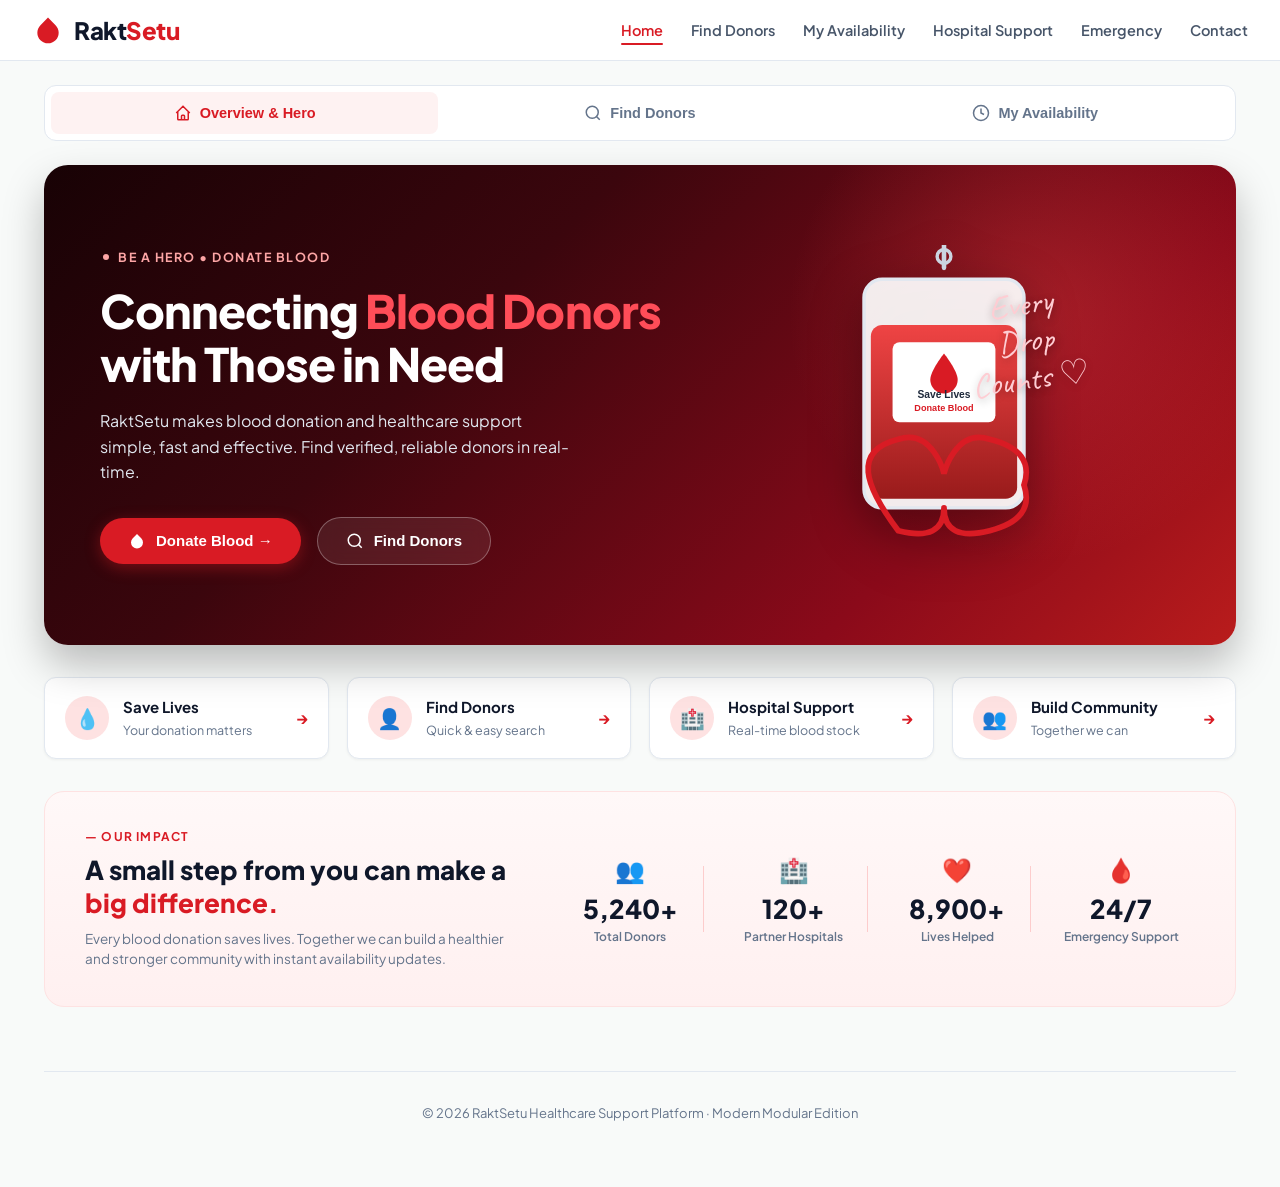
==== index.html @ 2cd06f6e "fix: remove Login/Signup buttons and modals (not part of this module)" ====
<!DOCTYPE html>
<html lang="en">
<head>
  <meta charset="UTF-8" />
  <meta name="viewport" content="width=device-width, initial-scale=1.0" />
  <title>RaktSetu — Blood Donation & Healthcare Support Platform</title>
  <meta name="description" content="Connecting blood donors with those in need. RaktSetu makes blood donation and healthcare support simple, fast and effective." />
  <link rel="stylesheet" href="styles.css" />
</head>
<body>

  <!-- ================= SITE HEADER ================= -->
  <header class="site-header">
    <div class="header-container">
      <a href="#" class="brand-logo" onclick="goTab('home'); return false;">
        <div class="logo-icon"></div>
        <div>Rakt<span class="highlight">Setu</span></div>
      </a>

      <ul class="nav-menu">
        <li><a class="nav-link active" data-nav="home" onclick="goTab('home')">Home</a></li>
        <li><a class="nav-link" data-nav="search" onclick="goTab('search')">Find Donors</a></li>
        <li><a class="nav-link" data-nav="myavail" onclick="goTab('myavail')">My Availability</a></li>
        <li><a class="nav-link" onclick="openModal('hospital')">Hospital Support</a></li>
        <li><a class="nav-link" onclick="openModal('emergency')">Emergency</a></li>
        <li><a class="nav-link" onclick="openModal('contact')">Contact</a></li>
      </ul>


    </div>
  </header>

  <!-- ================= MAIN WRAPPER ================= -->
  <main class="main-wrapper">

    <!-- Section Navigation Tabs -->
    <div class="section-nav-tabs">
      <button class="tab-btn active" data-tab="home" onclick="goTab('home')">
        <svg width="18" height="18" fill="none" stroke="currentColor" stroke-width="2" viewBox="0 0 24 24"><path d="M3 12l2-2m0 0l7-7 7 7M5 10v10a1 1 0 001 1h3m10-11l2 2m-2-2v10a1 1 0 01-1 1h-3m-6 0a1 1 0 001-1v-4a1 1 0 011-1h2a1 1 0 011 1v4a1 1 0 001 1m-6 0h6"/></svg>
        Overview & Hero
      </button>
      <button class="tab-btn" data-tab="search" onclick="goTab('search')">
        <svg width="18" height="18" fill="none" stroke="currentColor" stroke-width="2" viewBox="0 0 24 24"><circle cx="11" cy="11" r="8"/><path d="M21 21l-4.35-4.35"/></svg>
        Find Donors
      </button>
      <button class="tab-btn" data-tab="myavail" onclick="goTab('myavail')">
        <svg width="18" height="18" fill="none" stroke="currentColor" stroke-width="2" viewBox="0 0 24 24"><circle cx="12" cy="12" r="10"/><polyline points="12 6 12 12 16 14"/></svg>
        My Availability
      </button>
    </div>

    <!-- ================= VIEW 1: HOME ================= -->
    <section class="page-view active" id="view-home">
      <!-- HERO BANNER CARD -->
      <div class="hero-card">
        <div class="hero-glow"></div>
        <div class="hero-content">
          <div class="hero-badge">
            <svg width="12" height="12" fill="currentColor" viewBox="0 0 24 24"><circle cx="12" cy="12" r="6"/></svg>
            BE A HERO • DONATE BLOOD
          </div>
          <h1 class="hero-title">
            Connecting <span class="accent">Blood Donors</span> with Those in Need
          </h1>
          <p class="hero-desc">
            RaktSetu makes blood donation and healthcare support simple, fast and effective. Find verified, reliable donors in real-time.
          </p>
          <div class="hero-actions">
            <button class="btn-hero-primary" onclick="goTab('myavail')">
              <svg width="18" height="18" fill="currentColor" viewBox="0 0 24 24"><path d="M12 2.69l5.66 5.66a8 8 0 1 1-11.31 0z"/></svg>
              Donate Blood →
            </button>
            <button class="btn-hero-secondary" onclick="goTab('search')">
              <svg width="18" height="18" fill="none" stroke="currentColor" stroke-width="2" viewBox="0 0 24 24"><circle cx="11" cy="11" r="8"/><path d="M21 21l-4.35-4.35"/></svg>
              Find Donors
            </button>
          </div>
        </div>

        <!-- HERO RIGHT VISUAL ART -->
        <div class="hero-visual">
          <div class="blood-bag-container">
            <svg class="blood-bag-svg" viewBox="0 0 200 280" fill="none" xmlns="http://www.w3.org/2000/svg">
              <!-- Hanger Tube -->
              <path d="M100 0 V20" stroke="#CBD5E1" stroke-width="4" stroke-linecap="round"/>
              <circle cx="100" cy="10" r="6" fill="none" stroke="#CBD5E1" stroke-width="3"/>
              
              <!-- Main Bag Outline -->
              <rect x="30" y="30" width="140" height="200" rx="16" fill="rgba(255,255,255,0.92)" stroke="#E2E8F0" stroke-width="3"/>
              
              <!-- Blood Content Fill -->
              <rect x="36" y="70" width="128" height="152" rx="10" fill="url(#bloodGradient)"/>
              
              <!-- Label Sticker -->
              <rect x="55" y="85" width="90" height="70" rx="6" fill="#FFFFFF" shadow="0 2px 4px rgba(0,0,0,0.1)"/>
              <path d="M100 95 C100 95, 88 110, 88 118 A12 12 0 0 0 112 118 C112 110, 100 95, 100 95 Z" fill="#D91B24"/>
              <text x="100" y="134" font-family="sans-serif" font-size="9" font-weight="bold" fill="#1E293B" text-anchor="middle">Save Lives</text>
              <text x="100" y="145" font-family="sans-serif" font-size="8" fill="#D91B24" text-anchor="middle" font-weight="600">Donate Blood</text>
              
              <!-- Bottom Outflow Tube forming Heart -->
              <path d="M100 230 Q 100 260 140 250 T 170 210 Q 180 180 140 170 C 110 160 100 200 100 200 C 100 200 90 160 60 170 C 20 180 30 210 60 250 Q 100 260 100 230" fill="none" stroke="#D91B24" stroke-width="5" stroke-linecap="round"/>
              
              <defs>
                <linearGradient id="bloodGradient" x1="100" y1="70" x2="100" y2="222" gradientUnits="userSpaceOnUse">
                  <stop stop-color="#EF4444"/>
                  <stop offset="1" stop-color="#991B1B"/>
                </linearGradient>
              </defs>
            </svg>

            <div class="hero-handwriting">
              Every<br/>Drop<br/>Counts ♡
            </div>
          </div>
        </div>
      </div>

      <!-- QUICK ACTION FEATURE CARDS -->
      <div class="quick-features-grid">
        <div class="feature-card" onclick="goTab('myavail')">
          <div class="fc-left">
            <div class="fc-icon">💧</div>
            <div class="fc-info">
              <h4>Save Lives</h4>
              <p>Your donation matters</p>
            </div>
          </div>
          <div class="fc-arrow">→</div>
        </div>

        <div class="feature-card" onclick="goTab('search')">
          <div class="fc-left">
            <div class="fc-icon">👤</div>
            <div class="fc-info">
              <h4>Find Donors</h4>
              <p>Quick & easy search</p>
            </div>
          </div>
          <div class="fc-arrow">→</div>
        </div>

        <div class="feature-card" onclick="openModal('hospital')">
          <div class="fc-left">
            <div class="fc-icon">🏥</div>
            <div class="fc-info">
              <h4>Hospital Support</h4>
              <p>Real-time blood stock</p>
            </div>
          </div>
          <div class="fc-arrow">→</div>
        </div>

        <div class="feature-card" onclick="openModal('contact')">
          <div class="fc-left">
            <div class="fc-icon">👥</div>
            <div class="fc-info">
              <h4>Build Community</h4>
              <p>Together we can</p>
            </div>
          </div>
          <div class="fc-arrow">→</div>
        </div>
      </div>

      <!-- IMPACT BANNER -->
      <div class="impact-banner">
        <div class="impact-left">
          <div class="impact-tag">— OUR IMPACT</div>
          <h2>A small step from you can make a <span class="highlight">big difference.</span></h2>
          <p>Every blood donation saves lives. Together we can build a healthier and stronger community with instant availability updates.</p>
        </div>

        <div class="impact-stats-grid">
          <div class="stat-item">
            <div class="stat-icon">👥</div>
            <div class="stat-num">5,240+</div>
            <div class="stat-lbl">Total Donors</div>
          </div>

          <div class="stat-item">
            <div class="stat-icon">🏥</div>
            <div class="stat-num">120+</div>
            <div class="stat-lbl">Partner Hospitals</div>
          </div>

          <div class="stat-item">
            <div class="stat-icon">❤️</div>
            <div class="stat-num">8,900+</div>
            <div class="stat-lbl">Lives Helped</div>
          </div>

          <div class="stat-item">
            <div class="stat-icon">🩸</div>
            <div class="stat-num">24/7</div>
            <div class="stat-lbl">Emergency Support</div>
          </div>
        </div>
      </div>
    </section>

    <!-- ================= VIEW 2: FIND DONORS ================= -->
    <section class="page-view" id="view-search">
      <div class="view-header">
        <h2>Find Available Donors</h2>
        <p>Search by blood group and city to find available donors in your area. Results are sorted by reliability score.</p>
      </div>

      <div class="filters-card">
        <div class="filters-grid">
          <div class="filter-group">
            <label>Blood Group</label>
            <select id="f-bg" class="form-control" onchange="runSearch()">
              <option value="">All blood groups</option>
              <option>O+</option><option>O-</option><option>A+</option><option>A-</option>
              <option>B+</option><option>B-</option><option>AB+</option><option>AB-</option>
            </select>
          </div>

          <div class="filter-group">
            <label>City</label>
            <input type="text" id="f-city" class="form-control" placeholder="e.g., Mumbai, Delhi" oninput="runSearch()" />
          </div>

          <div class="filter-group">
            <label>Availability</label>
            <select id="f-avail" class="form-control" onchange="runSearch()">
              <option value="all">All donors</option>
              <option value="available">Available now</option>
              <option value="unavailable">Not available</option>
            </select>
          </div>

          <div class="filter-group" style="display:flex; align-items:flex-end;">
            <button class="btn-filter-search" onclick="runSearch()">Search Donors</button>
          </div>
        </div>
      </div>

      <div class="results-head">
        <div class="results-count" id="results-count">10 donors found</div>
        <div class="results-sort">Sorted by reliability score</div>
      </div>

      <div class="donor-grid" id="donor-grid"></div>
      
      <div class="empty-state" id="empty-state" style="display:none;">
        <h3>No matching donors found</h3>
        <p>Try adjusting your blood group or city filters.</p>
      </div>
    </section>

    <!-- ================= VIEW 3: MY AVAILABILITY ================= -->
    <section class="page-view" id="view-myavail">
      <div class="view-header">
        <h2>My Donation Availability</h2>
        <p>Manage when you're available to donate. Hospitals and patients only see you while your window is active.</p>
      </div>

      <div class="avail-layout">
        <!-- Toggle card -->
        <div class="card-box">
          <h3>Donation Availability</h3>

          <div class="status-box" id="status-box">
            <div class="status-label">Current Status</div>
            <div class="status-value">
              <span class="status-dot" id="status-dot"></span>
              <span id="status-text">Not Available</span>
            </div>
            <div class="status-sub" id="status-sub">Currently inactive</div>
          </div>

          <div class="toast-banner" id="toast-banner"></div>

          <div class="form-group">
            <label>Make me available for:</label>
            <div class="toggle-row">
              <select id="duration-select" class="form-control">
                <option value="1">1 hour</option>
                <option value="2">2 hours</option>
                <option value="4">4 hours</option>
                <option value="6" selected>6 hours</option>
                <option value="12">12 hours</option>
                <option value="24">24 hours</option>
              </select>
              <button class="btn-filter-search" style="width:auto; padding:10px 20px;" onclick="setAvailability()">Set</button>
            </div>
          </div>

          <button class="btn-secondary-outline" style="margin-bottom:18px;" onclick="expireAvailability()">Turn Off Availability Now</button>

          <div class="info-tip">
            💡 <b>Tip:</b> Your availability automatically expires after the duration you set — the list always reflects "now", not "ever".
          </div>
        </div>

        <!-- Right Column -->
        <div class="stack-vertical">
          <div class="card-box">
            <h3>Your Profile</h3>
            <div class="row-line"><span class="k">Name</span><span class="v">Rajesh Kumar</span></div>
            <div class="row-line"><span class="k">Blood Group</span><span class="v mono" style="color:var(--primary-red);">O+</span></div>
            <div class="row-line"><span class="k">City</span><span class="v">Mumbai</span></div>
            <div class="row-line"><span class="k">Phone</span><span class="v">+91-9876543210</span></div>
          </div>

          <div class="card-box">
            <h3>Donation History</h3>
            <div class="status-label">Reliability Score</div>
            <div style="display:flex; align-items:flex-end; gap:6px; margin:4px 0 6px;">
              <span style="font-size:32px; font-weight:800; color:var(--primary-red);">62</span>
              <span style="font-size:13px; color:var(--text-muted); margin-bottom:4px;">/ 100</span>
            </div>
            <div style="font-size:12px; color:var(--text-muted); margin-bottom:16px;">Based on response history to donation requests</div>

            <div class="stat-triple">
              <div><div class="num">8</div><div class="lbl">Total Matches</div></div>
              <div class="stat-accept"><div class="num">5</div><div class="lbl">Accepted</div></div>
              <div><div class="num">2</div><div class="lbl">Declined</div></div>
            </div>

            <div style="padding-top:14px; border-top:1px solid var(--border-color); margin-top:14px;">
              <div style="font-size:13px; color:var(--text-muted); margin-bottom:4px;">Acceptance Rate</div>
              <div class="progress-track"><div class="progress-fill" style="width:63%;"></div></div>
              <div style="font-size:14px; font-weight:700;">63%</div>
            </div>
          </div>

          <div class="card-box">
            <h3>Donation Eligibility</h3>
            <div style="background:var(--success-soft); border:1px solid #BFE6CB; border-radius:8px; padding:12px 14px;">
              <div style="font-weight:700; color:var(--success-green);">✓ Eligible to donate</div>
              <div style="font-size:13px; color:#1E8449; margin-top:2px;">It's been more than 90 days since your last donation.</div>
            </div>
          </div>
        </div>
      </div>
    </section>

    <!-- ================= VIEW 4: DONOR DETAIL ================= -->
    <section class="page-view" id="view-detail">
      <!-- Dynamic populated via script.js -->
    </section>

    <!-- ================= FOOTER ================= -->
    <footer class="site-footer">
      <p>© 2026 RaktSetu Healthcare Support Platform · Modern Modular Edition</p>
    </footer>

  </main>

  <!-- ================= MODALS ================= -->

  <!-- Hospital & Emergency Modals -->
  <div class="modal-overlay" id="modal-hospital">
    <div class="modal-card">
      <button class="modal-close" onclick="closeModal('hospital')">✕</button>
      <h3 class="modal-title">Hospital Partner Network</h3>
      <p class="modal-sub">Connecting with over 120+ verified partner hospitals across major cities.</p>
      <p style="font-size:14px; color:var(--text-muted); line-height:1.6; margin-bottom:16px;">
        Hospitals can view real-time available donor inventories and issue high-priority emergency alerts directly to matching donors within a 15km radius.
      </p>
      <button class="btn-full-primary" onclick="closeModal('hospital')">Got It</button>
    </div>
  </div>

  <div class="modal-overlay" id="modal-emergency">
    <div class="modal-card">
      <button class="modal-close" onclick="closeModal('emergency')">✕</button>
      <h3 class="modal-title" style="color:var(--primary-red);">🚨 Emergency Blood Request</h3>
      <p class="modal-sub">Need urgent blood unit dispatch?</p>
      <p style="font-size:14px; color:var(--text-muted); line-height:1.6; margin-bottom:16px;">
        Our emergency helpline broadcasts immediate alerts to active donors on standby. Call emergency hotline <b>1800-RAKTSETU</b> for instant assistance.
      </p>
      <button class="btn-full-primary" onclick="closeModal('emergency')">Close</button>
    </div>
  </div>

  <div class="modal-overlay" id="modal-contact">
    <div class="modal-card">
      <button class="modal-close" onclick="closeModal('contact')">✕</button>
      <h3 class="modal-title">Contact Community Team</h3>
      <p class="modal-sub">Have questions or want to host a blood donation drive?</p>
      <p style="font-size:14px; color:var(--text-muted); line-height:1.6; margin-bottom:16px;">
        Reach out to us at support@raktsetu.org or connect with our regional coordinators.
      </p>
      <button class="btn-full-primary" onclick="closeModal('contact')">Close</button>
    </div>
  </div>

  <script src="script.js"></script>
</body>
</html>
---- styles.css ----
@import url('https://fonts.googleapis.com/css2?family=Plus+Jakarta+Sans:wght@400;500;600;700;800&family=Caveat:wght@600;700&display=swap');

:root {
  --primary-red: #D91B24;
  --primary-red-hover: #B91C1C;
  --primary-red-soft: #FEF2F2;
  --primary-red-border: #FCA5A5;
  --dark-hero-bg: #140305;
  --dark-hero-surface: #24080D;
  --text-dark: #0F172A;
  --text-muted: #64748B;
  --text-light: #F8FAFC;
  --bg-light: #F8FAF9;
  --surface-white: #FFFFFF;
  --border-color: #E2E8F0;
  --border-light: #F1F5F9;
  --teal-green: #0F766E;
  --teal-soft: #E6F3F1;
  --amber-gold: #B7791F;
  --amber-soft: #FBF3E2;
  --success-green: #15803D;
  --success-soft: #E3F5E9;
  --shadow-sm: 0 1px 3px rgba(0, 0, 0, 0.05);
  --shadow-md: 0 4px 12px rgba(0, 0, 0, 0.07);
  --shadow-lg: 0 12px 28px rgba(0, 0, 0, 0.12);
  --radius-sm: 8px;
  --radius-md: 12px;
  --radius-lg: 20px;
  --radius-pill: 9999px;
  --font-main: 'Plus Jakarta Sans', -apple-system, BlinkMacSystemFont, "Segoe UI", Roboto, sans-serif;
  --font-handwriting: 'Caveat', cursive;
  box-sizing: border-box;
}

* {
  box-sizing: inherit;
  margin: 0;
  padding: 0;
}

html, body {
  font-family: var(--font-main);
  background: var(--bg-light);
  color: var(--text-dark);
  line-height: 1.5;
  scroll-behavior: smooth;
}

.mono {
  font-family: "SFMono-Regular", Consolas, monospace;
}

/* ================= HEADER & NAVIGATION ================= */
.site-header {
  position: sticky;
  top: 0;
  z-index: 1000;
  background: rgba(255, 255, 255, 0.95);
  backdrop-filter: blur(12px);
  border-bottom: 1px solid var(--border-color);
  padding: 12px 32px;
  display: flex;
  align-items: center;
  justify-content: space-between;
}

.header-container {
  max-width: 1240px;
  width: 100%;
  margin: 0 auto;
  display: flex;
  align-items: center;
  justify-content: space-between;
}

.brand-logo {
  display: flex;
  align-items: center;
  gap: 10px;
  text-decoration: none;
  font-size: 24px;
  font-weight: 800;
  color: var(--text-dark);
  letter-spacing: -0.02em;
}

.brand-logo .logo-icon {
  width: 32px;
  height: 32px;
  background: var(--primary-red);
  mask: url("data:image/svg+xml,%3Csvg xmlns='http://www.w3.org/2000/svg' viewBox='0 0 24 24' fill='currentColor'%3E%3Cpath d='M12 2.69l5.66 5.66a8 8 0 1 1-11.31 0z'/%3E%3C/svg%3E") center/contain no-repeat;
  -webkit-mask: url("data:image/svg+xml,%3Csvg xmlns='http://www.w3.org/2000/svg' viewBox='0 0 24 24' fill='currentColor'%3E%3Cpath d='M12 2.69l5.66 5.66a8 8 0 1 1-11.31 0z'/%3E%3C/svg%3E") center/contain no-repeat;
}

.brand-logo span.highlight {
  color: var(--primary-red);
}

.nav-menu {
  display: flex;
  align-items: center;
  gap: 28px;
  list-style: none;
}

.nav-link {
  text-decoration: none;
  font-size: 14.5px;
  font-weight: 600;
  color: #475569;
  position: relative;
  padding: 6px 0;
  transition: color 0.2s ease;
  cursor: pointer;
}

.nav-link:hover, .nav-link.active {
  color: var(--primary-red);
}

.nav-link.active::after {
  content: '';
  position: absolute;
  bottom: 0;
  left: 0;
  width: 100%;
  height: 2.5px;
  background: var(--primary-red);
  border-radius: var(--radius-pill);
}

.auth-actions {
  display: flex;
  align-items: center;
  gap: 12px;
}

.btn-nav-outline {
  padding: 9px 22px;
  font-size: 14px;
  font-weight: 600;
  color: var(--text-dark);
  background: transparent;
  border: 1.5px solid #CBD5E1;
  border-radius: var(--radius-pill);
  cursor: pointer;
  transition: all 0.2s ease;
}

.btn-nav-outline:hover {
  border-color: var(--text-dark);
  background: #F1F5F9;
}

.btn-nav-solid {
  padding: 9px 24px;
  font-size: 14px;
  font-weight: 600;
  color: #FFFFFF;
  background: var(--primary-red);
  border: none;
  border-radius: var(--radius-pill);
  cursor: pointer;
  box-shadow: 0 2px 8px rgba(217, 27, 36, 0.25);
  transition: all 0.2s ease;
}

.btn-nav-solid:hover {
  background: var(--primary-red-hover);
  transform: translateY(-1px);
  box-shadow: 0 4px 12px rgba(217, 27, 36, 0.35);
}

/* ================= MAIN CONTAINER ================= */
.main-wrapper {
  max-width: 1240px;
  margin: 0 auto;
  padding: 24px 24px 64px;
}

/* ================= HERO SECTION ================= */
.hero-card {
  position: relative;
  border-radius: 24px;
  background: linear-gradient(135deg, #180205 0%, #3B060D 35%, #8B0A1A 75%, #B91C1C 100%);
  color: #FFFFFF;
  overflow: hidden;
  padding: 56px 56px;
  min-height: 480px;
  display: grid;
  grid-template-columns: 1.2fr 1fr;
  align-items: center;
  gap: 40px;
  box-shadow: 0 20px 40px rgba(0, 0, 0, 0.25);
  margin-bottom: 32px;
}

.hero-glow {
  position: absolute;
  top: -100px;
  right: -50px;
  width: 500px;
  height: 500px;
  background: radial-gradient(circle, rgba(239, 68, 68, 0.35) 0%, rgba(185, 28, 28, 0) 70%);
  pointer-events: none;
}

.hero-content {
  position: relative;
  z-index: 2;
}

.hero-badge {
  display: inline-flex;
  align-items: center;
  gap: 6px;
  font-size: 12.5px;
  font-weight: 700;
  letter-spacing: 0.12em;
  color: #FCA5A5;
  text-transform: uppercase;
  margin-bottom: 18px;
}

.hero-title {
  font-size: 46px;
  font-weight: 800;
  line-height: 1.15;
  letter-spacing: -0.02em;
  margin-bottom: 18px;
}

.hero-title span.accent {
  color: #FF4D58;
}

.hero-desc {
  font-size: 16px;
  color: #E2E8F0;
  margin-bottom: 32px;
  max-width: 480px;
  line-height: 1.6;
}

.hero-actions {
  display: flex;
  align-items: center;
  gap: 16px;
  flex-wrap: wrap;
}

.btn-hero-primary {
  display: inline-flex;
  align-items: center;
  gap: 10px;
  padding: 14px 28px;
  font-size: 15px;
  font-weight: 700;
  color: #FFFFFF;
  background: var(--primary-red);
  border: none;
  border-radius: var(--radius-pill);
  cursor: pointer;
  box-shadow: 0 4px 15px rgba(217, 27, 36, 0.4);
  transition: all 0.2s ease;
}

.btn-hero-primary:hover {
  background: #E61E28;
  transform: translateY(-2px);
  box-shadow: 0 6px 20px rgba(217, 27, 36, 0.5);
}

.btn-hero-secondary {
  display: inline-flex;
  align-items: center;
  gap: 10px;
  padding: 14px 28px;
  font-size: 15px;
  font-weight: 700;
  color: #FFFFFF;
  background: rgba(255, 255, 255, 0.08);
  border: 1.5px solid rgba(255, 255, 255, 0.3);
  border-radius: var(--radius-pill);
  backdrop-filter: blur(10px);
  cursor: pointer;
  transition: all 0.2s ease;
}

.btn-hero-secondary:hover {
  background: rgba(255, 255, 255, 0.18);
  border-color: #FFFFFF;
  transform: translateY(-2px);
}

/* Hero Right Visual Art */
.hero-visual {
  position: relative;
  display: flex;
  align-items: center;
  justify-content: center;
  height: 100%;
}

.blood-bag-container {
  position: relative;
  width: 240px;
  height: 320px;
  display: flex;
  flex-direction: column;
  align-items: center;
}

.blood-bag-svg {
  width: 100%;
  height: auto;
  filter: drop-shadow(0 15px 25px rgba(0,0,0,0.4));
  animation: floatBag 4s ease-in-out infinite alternate;
}

@keyframes floatBag {
  0% { transform: translateY(0px); }
  100% { transform: translateY(-8px); }
}

.hero-handwriting {
  position: absolute;
  right: -20px;
  top: 40px;
  font-family: var(--font-handwriting);
  font-size: 34px;
  color: #FECDD3;
  line-height: 1.1;
  text-align: center;
  transform: rotate(-8deg);
  text-shadow: 0 2px 8px rgba(0,0,0,0.3);
}

/* ================= QUICK FEATURE CARDS ================= */
.quick-features-grid {
  display: grid;
  grid-template-columns: repeat(4, 1fr);
  gap: 18px;
  margin-bottom: 32px;
}

.feature-card {
  background: var(--surface-white);
  border: 1px solid var(--border-color);
  border-radius: var(--radius-md);
  padding: 18px 20px;
  display: flex;
  align-items: center;
  justify-content: space-between;
  text-decoration: none;
  cursor: pointer;
  transition: all 0.2s ease;
  box-shadow: var(--shadow-sm);
}

.feature-card:hover {
  transform: translateY(-3px);
  box-shadow: var(--shadow-md);
  border-color: var(--primary-red-border);
}

.fc-left {
  display: flex;
  align-items: center;
  gap: 14px;
}

.fc-icon {
  width: 44px;
  height: 44px;
  border-radius: 50%;
  background: #FEE2E2;
  color: var(--primary-red);
  display: flex;
  align-items: center;
  justify-content: center;
  font-size: 20px;
  flex-shrink: 0;
}

.fc-info h4 {
  font-size: 15px;
  font-weight: 700;
  color: var(--text-dark);
  margin-bottom: 2px;
}

.fc-info p {
  font-size: 12.5px;
  color: var(--text-muted);
}

.fc-arrow {
  color: var(--primary-red);
  font-size: 16px;
  font-weight: 700;
  transition: transform 0.2s ease;
}

.feature-card:hover .fc-arrow {
  transform: translateX(4px);
}

/* ================= IMPACT & STATS BANNER ================= */
.impact-banner {
  background: linear-gradient(180deg, #FFF8F8 0%, #FFF0F0 100%);
  border: 1px solid #FEE2E2;
  border-radius: 20px;
  padding: 36px 40px;
  display: grid;
  grid-template-columns: 1.1fr 1.6fr;
  gap: 32px;
  align-items: center;
  margin-bottom: 40px;
}

.impact-left .impact-tag {
  font-size: 12px;
  font-weight: 700;
  color: var(--primary-red);
  letter-spacing: 0.1em;
  text-transform: uppercase;
  margin-bottom: 8px;
}

.impact-left h2 {
  font-size: 26px;
  font-weight: 800;
  color: var(--text-dark);
  line-height: 1.25;
  margin-bottom: 10px;
}

.impact-left h2 span.highlight {
  color: var(--primary-red);
}

.impact-left p {
  font-size: 13.5px;
  color: var(--text-muted);
  line-height: 1.5;
}

.impact-stats-grid {
  display: grid;
  grid-template-columns: repeat(4, 1fr);
  gap: 16px;
}

.stat-item {
  display: flex;
  flex-direction: column;
  align-items: center;
  text-align: center;
  padding: 0 10px;
  position: relative;
}

.stat-item:not(:last-child)::after {
  content: '';
  position: absolute;
  right: 0;
  top: 15%;
  height: 70%;
  width: 1px;
  background: #FCA5A5;
  opacity: 0.5;
}

.stat-icon {
  font-size: 24px;
  color: var(--primary-red);
  margin-bottom: 8px;
}

.stat-num {
  font-size: 26px;
  font-weight: 800;
  color: var(--text-dark);
  line-height: 1.1;
  margin-bottom: 4px;
}

.stat-lbl {
  font-size: 12px;
  font-weight: 600;
  color: var(--text-muted);
}

/* ================= SECTION HEADINGS & NAVIGATION TABS ================= */
.section-nav-tabs {
  display: flex;
  gap: 8px;
  background: var(--surface-white);
  border: 1px solid var(--border-color);
  border-radius: var(--radius-md);
  padding: 6px;
  margin-bottom: 24px;
}

.tab-btn {
  flex: 1;
  padding: 12px 18px;
  font-size: 14.5px;
  font-weight: 700;
  color: var(--text-muted);
  background: transparent;
  border: none;
  border-radius: var(--radius-sm);
  cursor: pointer;
  transition: all 0.2s ease;
  display: flex;
  align-items: center;
  justify-content: center;
  gap: 8px;
}

.tab-btn:hover {
  color: var(--text-dark);
  background: var(--border-light);
}

.tab-btn.active {
  color: var(--primary-red);
  background: var(--primary-red-soft);
}

/* Page Containers */
.page-view {
  display: none;
}

.page-view.active {
  display: block;
  animation: fadeIn 0.3s ease;
}

@keyframes fadeIn {
  from { opacity: 0; transform: translateY(6px); }
  to { opacity: 1; transform: translateY(0); }
}

.view-header {
  margin-bottom: 24px;
}

.view-header h2 {
  font-size: 24px;
  font-weight: 800;
  margin-bottom: 4px;
}

.view-header p {
  color: var(--text-muted);
  font-size: 14px;
}

/* ================= FILTER BAR ================= */
.filters-card {
  background: var(--surface-white);
  border: 1px solid var(--border-color);
  border-radius: var(--radius-md);
  padding: 20px;
  margin-bottom: 24px;
  box-shadow: var(--shadow-sm);
}

.filters-grid {
  display: grid;
  grid-template-columns: repeat(4, 1fr);
  gap: 14px;
}

.filter-group label {
  display: block;
  font-size: 12.5px;
  font-weight: 700;
  color: var(--text-muted);
  margin-bottom: 6px;
}

.form-control {
  width: 100%;
  padding: 10px 12px;
  border: 1px solid var(--border-color);
  border-radius: var(--radius-sm);
  font-size: 14px;
  font-family: inherit;
  color: var(--text-dark);
  background: var(--surface-white);
  transition: all 0.2s ease;
}

.form-control:focus {
  outline: none;
  border-color: var(--primary-red);
  box-shadow: 0 0 0 3px rgba(217, 27, 36, 0.15);
}

.btn-filter-search {
  width: 100%;
  padding: 10px 18px;
  font-size: 14px;
  font-weight: 700;
  color: #FFFFFF;
  background: var(--primary-red);
  border: none;
  border-radius: var(--radius-sm);
  cursor: pointer;
  transition: background 0.2s ease;
}

.btn-filter-search:hover {
  background: var(--primary-red-hover);
}

/* Results Top Bar */
.results-head {
  display: flex;
  align-items: baseline;
  justify-content: space-between;
  margin-bottom: 16px;
}

.results-count {
  font-size: 16px;
  font-weight: 800;
}

.results-sort {
  font-size: 13px;
  color: var(--text-muted);
}

/* ================= DONOR CARDS GRID ================= */
.donor-grid {
  display: grid;
  grid-template-columns: repeat(3, 1fr);
  gap: 16px;
}

.donor-card {
  background: var(--surface-white);
  border: 1px solid var(--border-color);
  border-left: 4px solid var(--primary-red);
  border-radius: var(--radius-md);
  padding: 18px;
  cursor: pointer;
  transition: all 0.2s ease;
  box-shadow: var(--shadow-sm);
}

.donor-card:hover {
  transform: translateY(-2px);
  box-shadow: var(--shadow-md);
}

.donor-card.unavailable {
  border-left-color: var(--border-color);
  opacity: 0.85;
}

.dc-top {
  display: flex;
  justify-content: space-between;
  align-items: flex-start;
  margin-bottom: 12px;
}

.dc-name {
  font-size: 16px;
  font-weight: 700;
  color: var(--text-dark);
}

.dc-city {
  font-size: 13px;
  color: var(--text-muted);
  margin-top: 2px;
}

.bg-badge {
  font-size: 13px;
  font-weight: 800;
  padding: 4px 10px;
  background: #F8FAFC;
  border: 1px solid #CBD5E1;
  border-radius: 6px;
  color: var(--primary-red);
}

.dc-avail {
  display: flex;
  align-items: center;
  gap: 8px;
  font-size: 13px;
  margin-bottom: 14px;
}

.status-dot {
  width: 9px;
  height: 9px;
  border-radius: 50%;
  background: #94A3B8;
  flex-shrink: 0;
}

.status-dot.on {
  background: var(--teal-green);
  box-shadow: 0 0 0 3px var(--teal-soft);
}

.avail-text-on {
  color: var(--teal-green);
  font-weight: 700;
}

.avail-text-off {
  color: var(--text-muted);
}

.dc-bottom {
  display: flex;
  justify-content: space-between;
  align-items: flex-end;
  padding-top: 12px;
  border-top: 1px solid var(--border-light);
}

.badge-pill {
  display: inline-flex;
  align-items: center;
  gap: 5px;
  font-size: 11.5px;
  font-weight: 700;
  padding: 4px 10px;
  border-radius: var(--radius-pill);
  border: 1px solid transparent;
}

.badge-new { background: #F1F5F9; color: #475569; border-color: #E2E8F0; }
.badge-building { background: var(--amber-soft); color: var(--amber-gold); border-color: #EBD9AE; }
.badge-trusted { background: var(--teal-soft); color: var(--teal-green); border-color: #BFE0DB; }
.badge-highly { background: var(--success-soft); color: var(--success-green); border-color: #BFE6CB; }

.dc-meta {
  font-size: 11.5px;
  color: var(--text-muted);
  margin-top: 6px;
}

.dc-score {
  text-align: right;
}

.dc-score .num {
  font-size: 18px;
  font-weight: 800;
  color: var(--primary-red);
}

.dc-score .lbl {
  font-size: 10.5px;
  color: var(--text-muted);
  text-transform: uppercase;
}

.empty-state {
  background: var(--surface-white);
  border: 1px solid var(--border-color);
  border-radius: var(--radius-md);
  padding: 48px 24px;
  text-align: center;
  color: var(--text-muted);
}

/* ================= MY AVAILABILITY PAGE ================= */
.avail-layout {
  display: grid;
  grid-template-columns: 340px 1fr;
  gap: 24px;
}

.card-box {
  background: var(--surface-white);
  border: 1px solid var(--border-color);
  border-radius: var(--radius-md);
  padding: 22px;
  box-shadow: var(--shadow-sm);
}

.card-box h3 {
  font-size: 16px;
  font-weight: 800;
  margin-bottom: 16px;
}

.status-box {
  background: #F8FAFC;
  border-left: 4px solid var(--primary-red);
  border-radius: var(--radius-sm);
  padding: 14px;
  margin-bottom: 18px;
}

.status-label {
  font-size: 12px;
  font-weight: 600;
  color: var(--text-muted);
  margin-bottom: 4px;
}

.status-value {
  font-size: 16px;
  font-weight: 800;
  display: flex;
  align-items: center;
  gap: 8px;
}

.status-sub {
  font-size: 12px;
  color: var(--text-muted);
  margin-top: 4px;
}

.toggle-row {
  display: flex;
  gap: 8px;
  margin-bottom: 16px;
}

.btn-secondary-outline {
  width: 100%;
  padding: 10px;
  font-size: 13.5px;
  font-weight: 600;
  background: transparent;
  border: 1px solid var(--border-color);
  border-radius: var(--radius-sm);
  color: var(--text-dark);
  cursor: pointer;
  transition: background 0.2s ease;
}

.btn-secondary-outline:hover {
  background: var(--border-light);
}

.info-tip {
  background: #EFF6FF;
  border: 1px solid #BFDBFE;
  border-radius: var(--radius-sm);
  padding: 12px;
  font-size: 12.5px;
  color: #1E40AF;
  line-height: 1.5;
}

.stack-vertical {
  display: flex;
  flex-direction: column;
  gap: 20px;
}

.row-line {
  display: flex;
  justify-content: space-between;
  padding: 10px 0;
  border-bottom: 1px solid var(--border-light);
  font-size: 14px;
}

.row-line:last-child {
  border-bottom: none;
}

.row-line .k { color: var(--text-muted); }
.row-line .v { font-weight: 700; }

.stat-triple {
  display: grid;
  grid-template-columns: repeat(3, 1fr);
  gap: 12px;
  padding-top: 14px;
  border-top: 1px solid var(--border-color);
  margin-top: 14px;
}

.stat-triple .num { font-size: 20px; font-weight: 800; }
.stat-triple .lbl { font-size: 11.5px; color: var(--text-muted); }
.stat-accept .num { color: var(--success-green); }

.progress-track {
  background: #E2E8F0;
  border-radius: var(--radius-pill);
  height: 8px;
  margin: 8px 0;
  overflow: hidden;
}

.progress-fill {
  background: var(--primary-red);
  height: 100%;
  border-radius: var(--radius-pill);
  transition: width 0.4s ease;
}

/* Toast alert */
.toast-banner {
  font-size: 13px;
  font-weight: 600;
  padding: 10px 14px;
  border-radius: var(--radius-sm);
  margin-bottom: 16px;
  display: none;
}

.toast-banner.show {
  display: block;
  background: var(--teal-soft);
  color: var(--teal-green);
  border: 1px solid #BFE0DB;
}

/* ================= MODAL DIALOGS ================= */
.modal-overlay {
  position: fixed;
  top: 0;
  left: 0;
  right: 0;
  bottom: 0;
  background: rgba(15, 23, 42, 0.6);
  backdrop-filter: blur(4px);
  z-index: 2000;
  display: none;
  align-items: center;
  justify-content: center;
  padding: 20px;
}

.modal-overlay.active {
  display: flex;
  animation: fadeIn 0.2s ease;
}

.modal-card {
  background: var(--surface-white);
  border-radius: var(--radius-lg);
  padding: 32px;
  max-width: 440px;
  width: 100%;
  box-shadow: var(--shadow-lg);
  position: relative;
}

.modal-close {
  position: absolute;
  top: 18px;
  right: 18px;
  background: transparent;
  border: none;
  font-size: 20px;
  color: var(--text-muted);
  cursor: pointer;
}

.modal-title {
  font-size: 22px;
  font-weight: 800;
  margin-bottom: 6px;
}

.modal-sub {
  font-size: 13.5px;
  color: var(--text-muted);
  margin-bottom: 24px;
}

.form-group {
  margin-bottom: 16px;
}

.form-group label {
  display: block;
  font-size: 13px;
  font-weight: 700;
  color: var(--text-dark);
  margin-bottom: 6px;
}

.btn-full-primary {
  width: 100%;
  padding: 12px;
  font-size: 15px;
  font-weight: 700;
  color: #FFFFFF;
  background: var(--primary-red);
  border: none;
  border-radius: var(--radius-sm);
  cursor: pointer;
  margin-top: 8px;
  transition: background 0.2s ease;
}

.btn-full-primary:hover {
  background: var(--primary-red-hover);
}

/* Footer */
.site-footer {
  margin-top: 64px;
  padding-top: 32px;
  border-top: 1px solid var(--border-color);
  text-align: center;
  color: var(--text-muted);
  font-size: 13px;
}

/* Responsive queries */
@media (max-width: 960px) {
  .hero-card {
    grid-template-columns: 1fr;
    padding: 40px 28px;
    text-align: center;
  }
  .hero-desc { margin: 0 auto 28px; }
  .hero-actions { justify-content: center; }
  .hero-visual { display: none; }
  .quick-features-grid { grid-template-columns: repeat(2, 1fr); }
  .impact-banner { grid-template-columns: 1fr; text-align: center; }
  .impact-stats-grid { grid-template-columns: repeat(2, 1fr); }
  .stat-item:not(:last-child)::after { display: none; }
  .donor-grid { grid-template-columns: repeat(2, 1fr); }
  .avail-layout { grid-template-columns: 1fr; }
}

@media (max-width: 640px) {
  .site-header { padding: 12px 16px; }
  .nav-menu { display: none; }
  .hero-title { font-size: 32px; }
  .quick-features-grid { grid-template-columns: 1fr; }
  .filters-grid { grid-template-columns: 1fr; }
  .donor-grid { grid-template-columns: 1fr; }
}
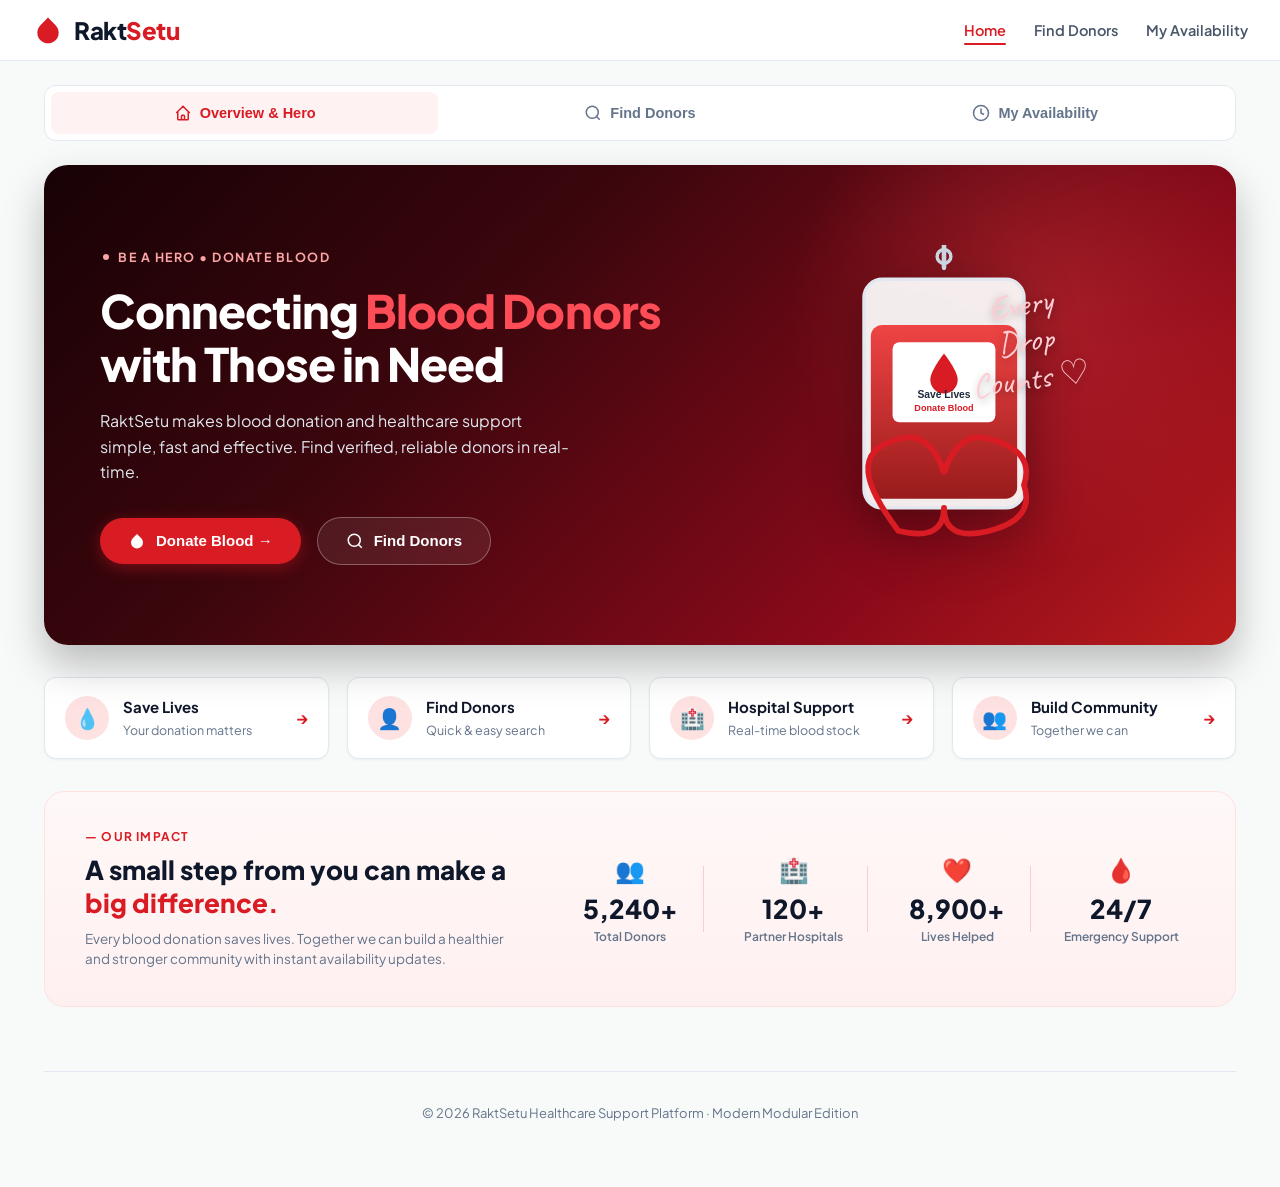
==== commit 263bc318: "fix: remove Hospital/Emergency/Contact nav links and modals (other members' parts)" ====
--- a/index.html
+++ b/index.html
@@ -21,9 +21,6 @@
         <li><a class="nav-link active" data-nav="home" onclick="goTab('home')">Home</a></li>
         <li><a class="nav-link" data-nav="search" onclick="goTab('search')">Find Donors</a></li>
         <li><a class="nav-link" data-nav="myavail" onclick="goTab('myavail')">My Availability</a></li>
-        <li><a class="nav-link" onclick="openModal('hospital')">Hospital Support</a></li>
-        <li><a class="nav-link" onclick="openModal('emergency')">Emergency</a></li>
-        <li><a class="nav-link" onclick="openModal('contact')">Contact</a></li>
       </ul>
 
 
@@ -349,44 +346,6 @@
 
   </main>
 
-  <!-- ================= MODALS ================= -->
-
-  <!-- Hospital & Emergency Modals -->
-  <div class="modal-overlay" id="modal-hospital">
-    <div class="modal-card">
-      <button class="modal-close" onclick="closeModal('hospital')">✕</button>
-      <h3 class="modal-title">Hospital Partner Network</h3>
-      <p class="modal-sub">Connecting with over 120+ verified partner hospitals across major cities.</p>
-      <p style="font-size:14px; color:var(--text-muted); line-height:1.6; margin-bottom:16px;">
-        Hospitals can view real-time available donor inventories and issue high-priority emergency alerts directly to matching donors within a 15km radius.
-      </p>
-      <button class="btn-full-primary" onclick="closeModal('hospital')">Got It</button>
-    </div>
-  </div>
-
-  <div class="modal-overlay" id="modal-emergency">
-    <div class="modal-card">
-      <button class="modal-close" onclick="closeModal('emergency')">✕</button>
-      <h3 class="modal-title" style="color:var(--primary-red);">🚨 Emergency Blood Request</h3>
-      <p class="modal-sub">Need urgent blood unit dispatch?</p>
-      <p style="font-size:14px; color:var(--text-muted); line-height:1.6; margin-bottom:16px;">
-        Our emergency helpline broadcasts immediate alerts to active donors on standby. Call emergency hotline <b>1800-RAKTSETU</b> for instant assistance.
-      </p>
-      <button class="btn-full-primary" onclick="closeModal('emergency')">Close</button>
-    </div>
-  </div>
-
-  <div class="modal-overlay" id="modal-contact">
-    <div class="modal-card">
-      <button class="modal-close" onclick="closeModal('contact')">✕</button>
-      <h3 class="modal-title">Contact Community Team</h3>
-      <p class="modal-sub">Have questions or want to host a blood donation drive?</p>
-      <p style="font-size:14px; color:var(--text-muted); line-height:1.6; margin-bottom:16px;">
-        Reach out to us at support@raktsetu.org or connect with our regional coordinators.
-      </p>
-      <button class="btn-full-primary" onclick="closeModal('contact')">Close</button>
-    </div>
-  </div>
 
   <script src="script.js"></script>
 </body>
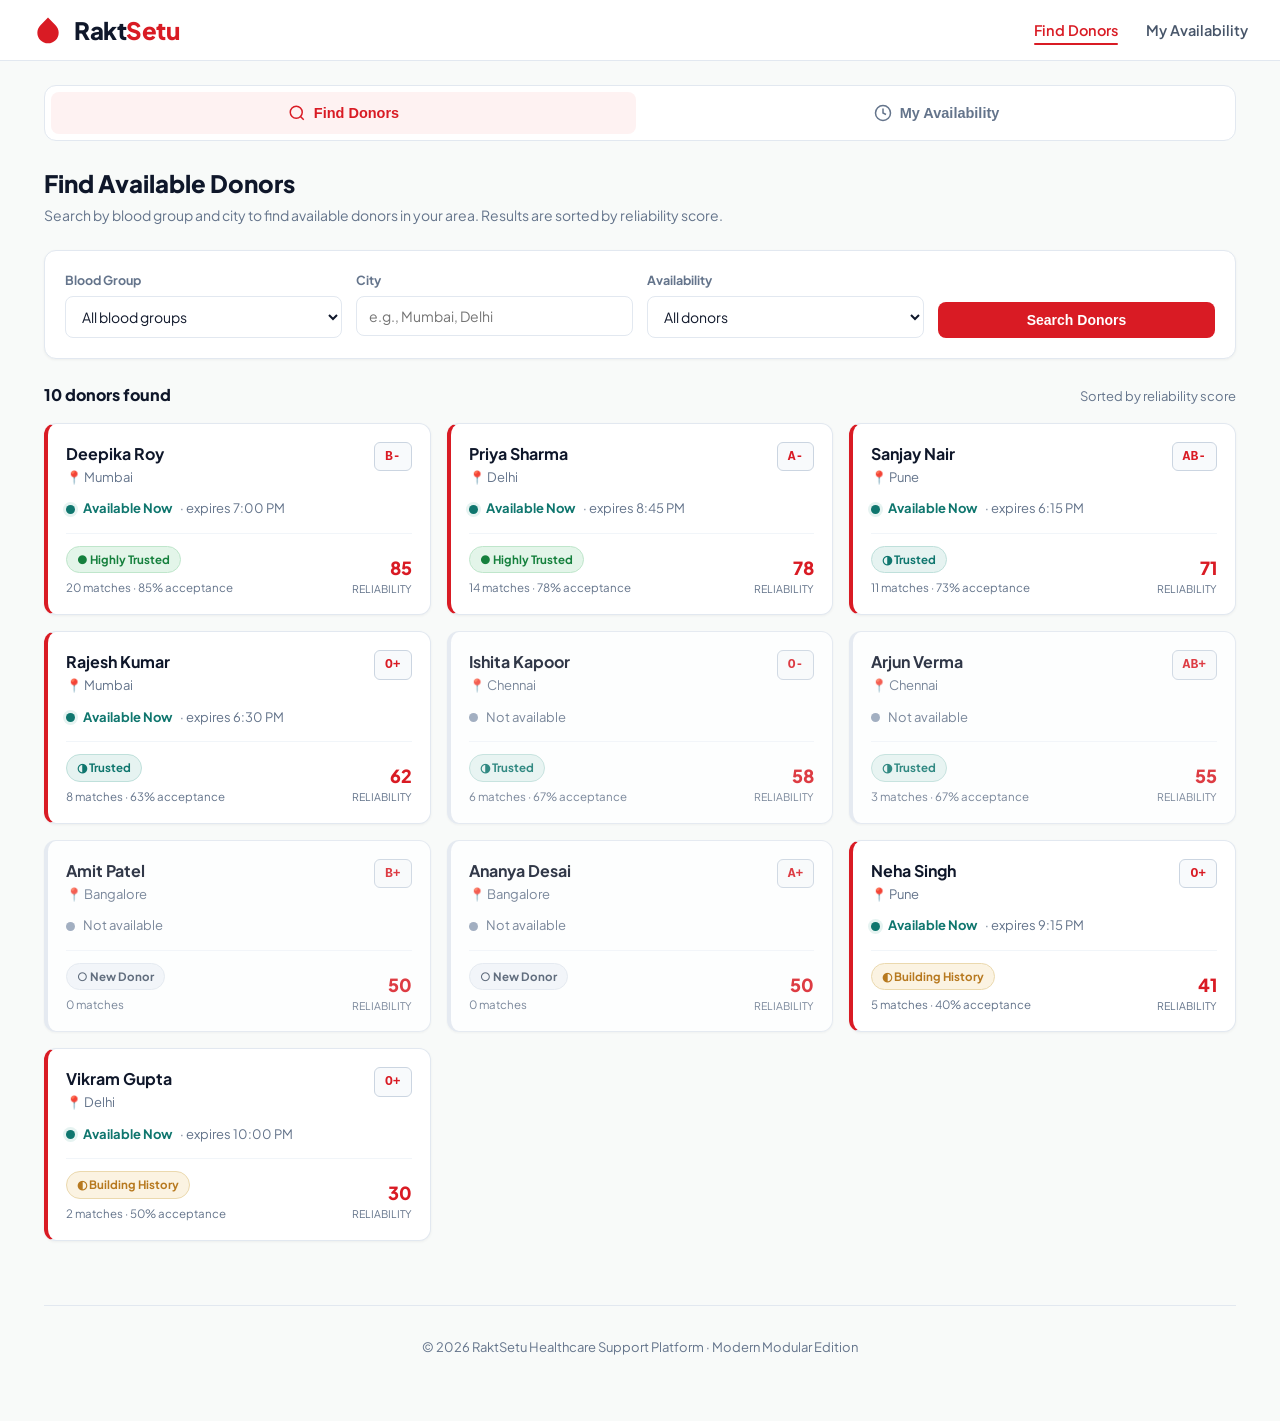
==== commit 50cc1c49: "refactor: keep only Member 2 scope - Find Donors, Availability, Donor Detail" ====
--- a/index.html
+++ b/index.html
@@ -12,14 +12,13 @@
   <!-- ================= SITE HEADER ================= -->
   <header class="site-header">
     <div class="header-container">
-      <a href="#" class="brand-logo" onclick="goTab('home'); return false;">
+      <a href="#" class="brand-logo" onclick="goTab('search'); return false;">
         <div class="logo-icon"></div>
         <div>Rakt<span class="highlight">Setu</span></div>
       </a>
 
       <ul class="nav-menu">
-        <li><a class="nav-link active" data-nav="home" onclick="goTab('home')">Home</a></li>
-        <li><a class="nav-link" data-nav="search" onclick="goTab('search')">Find Donors</a></li>
+        <li><a class="nav-link active" data-nav="search" onclick="goTab('search')">Find Donors</a></li>
         <li><a class="nav-link" data-nav="myavail" onclick="goTab('myavail')">My Availability</a></li>
       </ul>
 
@@ -32,11 +31,7 @@
 
     <!-- Section Navigation Tabs -->
     <div class="section-nav-tabs">
-      <button class="tab-btn active" data-tab="home" onclick="goTab('home')">
-        <svg width="18" height="18" fill="none" stroke="currentColor" stroke-width="2" viewBox="0 0 24 24"><path d="M3 12l2-2m0 0l7-7 7 7M5 10v10a1 1 0 001 1h3m10-11l2 2m-2-2v10a1 1 0 01-1 1h-3m-6 0a1 1 0 001-1v-4a1 1 0 011-1h2a1 1 0 011 1v4a1 1 0 001 1m-6 0h6"/></svg>
-        Overview & Hero
-      </button>
-      <button class="tab-btn" data-tab="search" onclick="goTab('search')">
+      <button class="tab-btn active" data-tab="search" onclick="goTab('search')">
         <svg width="18" height="18" fill="none" stroke="currentColor" stroke-width="2" viewBox="0 0 24 24"><circle cx="11" cy="11" r="8"/><path d="M21 21l-4.35-4.35"/></svg>
         Find Donors
       </button>
@@ -46,157 +41,8 @@
       </button>
     </div>
 
-    <!-- ================= VIEW 1: HOME ================= -->
-    <section class="page-view active" id="view-home">
-      <!-- HERO BANNER CARD -->
-      <div class="hero-card">
-        <div class="hero-glow"></div>
-        <div class="hero-content">
-          <div class="hero-badge">
-            <svg width="12" height="12" fill="currentColor" viewBox="0 0 24 24"><circle cx="12" cy="12" r="6"/></svg>
-            BE A HERO • DONATE BLOOD
-          </div>
-          <h1 class="hero-title">
-            Connecting <span class="accent">Blood Donors</span> with Those in Need
-          </h1>
-          <p class="hero-desc">
-            RaktSetu makes blood donation and healthcare support simple, fast and effective. Find verified, reliable donors in real-time.
-          </p>
-          <div class="hero-actions">
-            <button class="btn-hero-primary" onclick="goTab('myavail')">
-              <svg width="18" height="18" fill="currentColor" viewBox="0 0 24 24"><path d="M12 2.69l5.66 5.66a8 8 0 1 1-11.31 0z"/></svg>
-              Donate Blood →
-            </button>
-            <button class="btn-hero-secondary" onclick="goTab('search')">
-              <svg width="18" height="18" fill="none" stroke="currentColor" stroke-width="2" viewBox="0 0 24 24"><circle cx="11" cy="11" r="8"/><path d="M21 21l-4.35-4.35"/></svg>
-              Find Donors
-            </button>
-          </div>
-        </div>
-
-        <!-- HERO RIGHT VISUAL ART -->
-        <div class="hero-visual">
-          <div class="blood-bag-container">
-            <svg class="blood-bag-svg" viewBox="0 0 200 280" fill="none" xmlns="http://www.w3.org/2000/svg">
-              <!-- Hanger Tube -->
-              <path d="M100 0 V20" stroke="#CBD5E1" stroke-width="4" stroke-linecap="round"/>
-              <circle cx="100" cy="10" r="6" fill="none" stroke="#CBD5E1" stroke-width="3"/>
-              
-              <!-- Main Bag Outline -->
-              <rect x="30" y="30" width="140" height="200" rx="16" fill="rgba(255,255,255,0.92)" stroke="#E2E8F0" stroke-width="3"/>
-              
-              <!-- Blood Content Fill -->
-              <rect x="36" y="70" width="128" height="152" rx="10" fill="url(#bloodGradient)"/>
-              
-              <!-- Label Sticker -->
-              <rect x="55" y="85" width="90" height="70" rx="6" fill="#FFFFFF" shadow="0 2px 4px rgba(0,0,0,0.1)"/>
-              <path d="M100 95 C100 95, 88 110, 88 118 A12 12 0 0 0 112 118 C112 110, 100 95, 100 95 Z" fill="#D91B24"/>
-              <text x="100" y="134" font-family="sans-serif" font-size="9" font-weight="bold" fill="#1E293B" text-anchor="middle">Save Lives</text>
-              <text x="100" y="145" font-family="sans-serif" font-size="8" fill="#D91B24" text-anchor="middle" font-weight="600">Donate Blood</text>
-              
-              <!-- Bottom Outflow Tube forming Heart -->
-              <path d="M100 230 Q 100 260 140 250 T 170 210 Q 180 180 140 170 C 110 160 100 200 100 200 C 100 200 90 160 60 170 C 20 180 30 210 60 250 Q 100 260 100 230" fill="none" stroke="#D91B24" stroke-width="5" stroke-linecap="round"/>
-              
-              <defs>
-                <linearGradient id="bloodGradient" x1="100" y1="70" x2="100" y2="222" gradientUnits="userSpaceOnUse">
-                  <stop stop-color="#EF4444"/>
-                  <stop offset="1" stop-color="#991B1B"/>
-                </linearGradient>
-              </defs>
-            </svg>
-
-            <div class="hero-handwriting">
-              Every<br/>Drop<br/>Counts ♡
-            </div>
-          </div>
-        </div>
-      </div>
-
-      <!-- QUICK ACTION FEATURE CARDS -->
-      <div class="quick-features-grid">
-        <div class="feature-card" onclick="goTab('myavail')">
-          <div class="fc-left">
-            <div class="fc-icon">💧</div>
-            <div class="fc-info">
-              <h4>Save Lives</h4>
-              <p>Your donation matters</p>
-            </div>
-          </div>
-          <div class="fc-arrow">→</div>
-        </div>
-
-        <div class="feature-card" onclick="goTab('search')">
-          <div class="fc-left">
-            <div class="fc-icon">👤</div>
-            <div class="fc-info">
-              <h4>Find Donors</h4>
-              <p>Quick & easy search</p>
-            </div>
-          </div>
-          <div class="fc-arrow">→</div>
-        </div>
-
-        <div class="feature-card" onclick="openModal('hospital')">
-          <div class="fc-left">
-            <div class="fc-icon">🏥</div>
-            <div class="fc-info">
-              <h4>Hospital Support</h4>
-              <p>Real-time blood stock</p>
-            </div>
-          </div>
-          <div class="fc-arrow">→</div>
-        </div>
-
-        <div class="feature-card" onclick="openModal('contact')">
-          <div class="fc-left">
-            <div class="fc-icon">👥</div>
-            <div class="fc-info">
-              <h4>Build Community</h4>
-              <p>Together we can</p>
-            </div>
-          </div>
-          <div class="fc-arrow">→</div>
-        </div>
-      </div>
-
-      <!-- IMPACT BANNER -->
-      <div class="impact-banner">
-        <div class="impact-left">
-          <div class="impact-tag">— OUR IMPACT</div>
-          <h2>A small step from you can make a <span class="highlight">big difference.</span></h2>
-          <p>Every blood donation saves lives. Together we can build a healthier and stronger community with instant availability updates.</p>
-        </div>
-
-        <div class="impact-stats-grid">
-          <div class="stat-item">
-            <div class="stat-icon">👥</div>
-            <div class="stat-num">5,240+</div>
-            <div class="stat-lbl">Total Donors</div>
-          </div>
-
-          <div class="stat-item">
-            <div class="stat-icon">🏥</div>
-            <div class="stat-num">120+</div>
-            <div class="stat-lbl">Partner Hospitals</div>
-          </div>
-
-          <div class="stat-item">
-            <div class="stat-icon">❤️</div>
-            <div class="stat-num">8,900+</div>
-            <div class="stat-lbl">Lives Helped</div>
-          </div>
-
-          <div class="stat-item">
-            <div class="stat-icon">🩸</div>
-            <div class="stat-num">24/7</div>
-            <div class="stat-lbl">Emergency Support</div>
-          </div>
-        </div>
-      </div>
-    </section>
-
-    <!-- ================= VIEW 2: FIND DONORS ================= -->
-    <section class="page-view" id="view-search">
+    <!-- ================= VIEW 1: FIND DONORS ================= -->
+    <section class="page-view active" id="view-search">
       <div class="view-header">
         <h2>Find Available Donors</h2>
         <p>Search by blood group and city to find available donors in your area. Results are sorted by reliability score.</p>
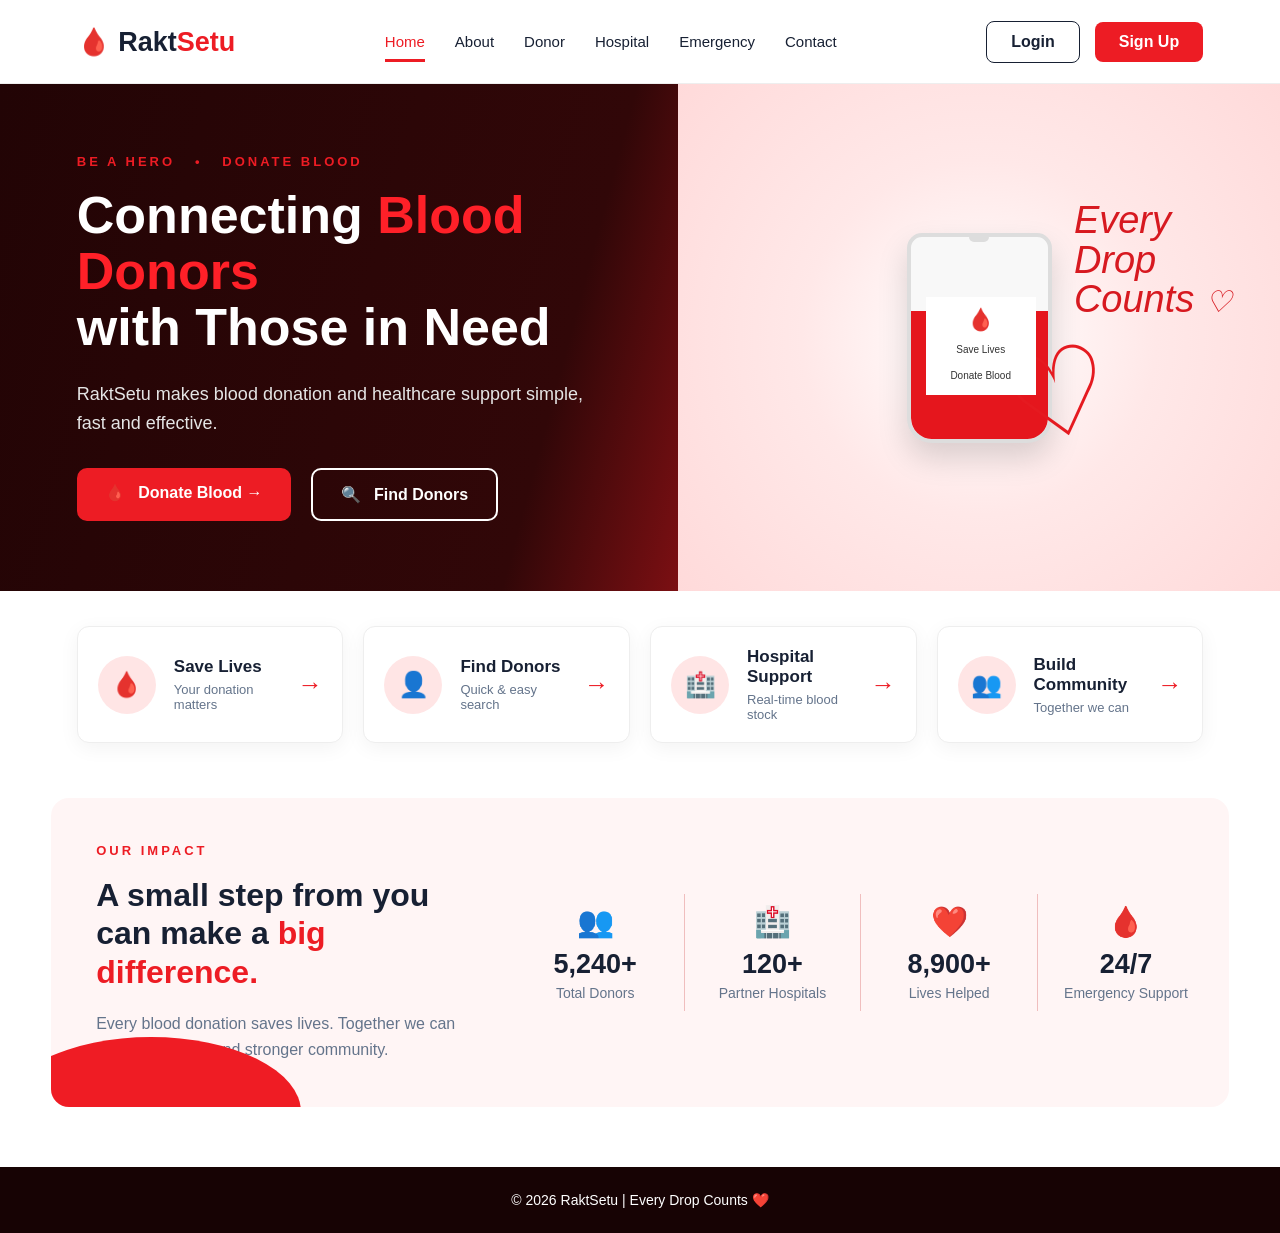
==== commit 3cdf7684: "Merge pull request #5 from goldy09-beep/feature/gaurav Member 1: Identity & Access Module" ====
--- a/index.html
+++ b/index.html
@@ -1,198 +1,216 @@
 <!DOCTYPE html>
 <html lang="en">
+
 <head>
-  <meta charset="UTF-8" />
-  <meta name="viewport" content="width=device-width, initial-scale=1.0" />
-  <title>RaktSetu — Blood Donation & Healthcare Support Platform</title>
-  <meta name="description" content="Connecting blood donors with those in need. RaktSetu makes blood donation and healthcare support simple, fast and effective." />
-  <link rel="stylesheet" href="styles.css" />
+    <meta charset="UTF-8">
+    <meta name="viewport" content="width=device-width, initial-scale=1.0">
+
+    <title>RaktSetu | Blood Donation Platform</title>
+
+    <link rel="stylesheet" href="css/style.css">
 </head>
+
 <body>
 
-  <!-- ================= SITE HEADER ================= -->
-  <header class="site-header">
-    <div class="header-container">
-      <a href="#" class="brand-logo" onclick="goTab('search'); return false;">
-        <div class="logo-icon"></div>
-        <div>Rakt<span class="highlight">Setu</span></div>
-      </a>
-
-      <ul class="nav-menu">
-        <li><a class="nav-link active" data-nav="search" onclick="goTab('search')">Find Donors</a></li>
-        <li><a class="nav-link" data-nav="myavail" onclick="goTab('myavail')">My Availability</a></li>
-      </ul>
-
-
-    </div>
-  </header>
-
-  <!-- ================= MAIN WRAPPER ================= -->
-  <main class="main-wrapper">
-
-    <!-- Section Navigation Tabs -->
-    <div class="section-nav-tabs">
-      <button class="tab-btn active" data-tab="search" onclick="goTab('search')">
-        <svg width="18" height="18" fill="none" stroke="currentColor" stroke-width="2" viewBox="0 0 24 24"><circle cx="11" cy="11" r="8"/><path d="M21 21l-4.35-4.35"/></svg>
-        Find Donors
-      </button>
-      <button class="tab-btn" data-tab="myavail" onclick="goTab('myavail')">
-        <svg width="18" height="18" fill="none" stroke="currentColor" stroke-width="2" viewBox="0 0 24 24"><circle cx="12" cy="12" r="10"/><polyline points="12 6 12 12 16 14"/></svg>
-        My Availability
-      </button>
-    </div>
-
-    <!-- ================= VIEW 1: FIND DONORS ================= -->
-    <section class="page-view active" id="view-search">
-      <div class="view-header">
-        <h2>Find Available Donors</h2>
-        <p>Search by blood group and city to find available donors in your area. Results are sorted by reliability score.</p>
-      </div>
-
-      <div class="filters-card">
-        <div class="filters-grid">
-          <div class="filter-group">
-            <label>Blood Group</label>
-            <select id="f-bg" class="form-control" onchange="runSearch()">
-              <option value="">All blood groups</option>
-              <option>O+</option><option>O-</option><option>A+</option><option>A-</option>
-              <option>B+</option><option>B-</option><option>AB+</option><option>AB-</option>
-            </select>
-          </div>
-
-          <div class="filter-group">
-            <label>City</label>
-            <input type="text" id="f-city" class="form-control" placeholder="e.g., Mumbai, Delhi" oninput="runSearch()" />
-          </div>
-
-          <div class="filter-group">
-            <label>Availability</label>
-            <select id="f-avail" class="form-control" onchange="runSearch()">
-              <option value="all">All donors</option>
-              <option value="available">Available now</option>
-              <option value="unavailable">Not available</option>
-            </select>
-          </div>
-
-          <div class="filter-group" style="display:flex; align-items:flex-end;">
-            <button class="btn-filter-search" onclick="runSearch()">Search Donors</button>
-          </div>
-        </div>
-      </div>
-
-      <div class="results-head">
-        <div class="results-count" id="results-count">10 donors found</div>
-        <div class="results-sort">Sorted by reliability score</div>
-      </div>
-
-      <div class="donor-grid" id="donor-grid"></div>
-      
-      <div class="empty-state" id="empty-state" style="display:none;">
-        <h3>No matching donors found</h3>
-        <p>Try adjusting your blood group or city filters.</p>
-      </div>
+    <!-- Navbar -->
+    <header class="navbar">
+
+        <div class="logo">
+            <span>🩸</span>
+            Rakt<span>Setu</span>
+        </div>
+
+        <nav>
+            <a href="index.html" class="active">Home</a>
+            <a href="#">About</a>
+            <a href="#">Donor</a>
+            <a href="#">Hospital</a>
+            <a href="#">Emergency</a>
+            <a href="#">Contact</a>
+        </nav>
+
+        <div class="nav-buttons">
+            <a href="pages/auth/login.html" class="login-btn">Login</a>
+            <a href="pages/auth/role-selection.html" class="signup-btn">Sign Up</a>
+        </div>
+
+    </header>
+
+
+    <!-- Hero Section -->
+    <section class="hero">
+
+        <div class="hero-content">
+
+            <p class="small-heading">
+                BE A HERO &nbsp; • &nbsp; DONATE BLOOD
+            </p>
+
+            <h1>
+                Connecting <span>Blood Donors</span>
+                <br>
+                with Those in Need
+            </h1>
+
+            <p class="hero-text">
+                RaktSetu makes blood donation and healthcare
+                support simple, fast and effective.
+            </p>
+
+            <div class="hero-buttons">
+
+                <a href="pages/auth/role-selection.html" class="primary-btn">
+                    🩸 &nbsp; Donate Blood →
+                </a>
+
+                <a href="#" class="secondary-btn">
+                    🔍 &nbsp; Find Donors
+                </a>
+
+            </div>
+
+        </div>
+
+
+        <!-- Blood Illustration -->
+        <div class="hero-image">
+
+            <div class="blood-bag">
+                <div class="blood-bag-top"></div>
+
+                <div class="bag-label">
+                    🩸
+                    <br>
+                    <small>Save Lives</small>
+                    <br>
+                    <small>Donate Blood</small>
+                </div>
+
+                <div class="blood"></div>
+            </div>
+
+            <div class="heart-line">♡</div>
+
+            <div class="drop-text">
+                Every<br>
+                Drop<br>
+                Counts
+                <span>♡</span>
+            </div>
+
+        </div>
+
     </section>
 
-    <!-- ================= VIEW 3: MY AVAILABILITY ================= -->
-    <section class="page-view" id="view-myavail">
-      <div class="view-header">
-        <h2>My Donation Availability</h2>
-        <p>Manage when you're available to donate. Hospitals and patients only see you while your window is active.</p>
-      </div>
-
-      <div class="avail-layout">
-        <!-- Toggle card -->
-        <div class="card-box">
-          <h3>Donation Availability</h3>
-
-          <div class="status-box" id="status-box">
-            <div class="status-label">Current Status</div>
-            <div class="status-value">
-              <span class="status-dot" id="status-dot"></span>
-              <span id="status-text">Not Available</span>
-            </div>
-            <div class="status-sub" id="status-sub">Currently inactive</div>
-          </div>
-
-          <div class="toast-banner" id="toast-banner"></div>
-
-          <div class="form-group">
-            <label>Make me available for:</label>
-            <div class="toggle-row">
-              <select id="duration-select" class="form-control">
-                <option value="1">1 hour</option>
-                <option value="2">2 hours</option>
-                <option value="4">4 hours</option>
-                <option value="6" selected>6 hours</option>
-                <option value="12">12 hours</option>
-                <option value="24">24 hours</option>
-              </select>
-              <button class="btn-filter-search" style="width:auto; padding:10px 20px;" onclick="setAvailability()">Set</button>
-            </div>
-          </div>
-
-          <button class="btn-secondary-outline" style="margin-bottom:18px;" onclick="expireAvailability()">Turn Off Availability Now</button>
-
-          <div class="info-tip">
-            💡 <b>Tip:</b> Your availability automatically expires after the duration you set — the list always reflects "now", not "ever".
-          </div>
-        </div>
-
-        <!-- Right Column -->
-        <div class="stack-vertical">
-          <div class="card-box">
-            <h3>Your Profile</h3>
-            <div class="row-line"><span class="k">Name</span><span class="v">Rajesh Kumar</span></div>
-            <div class="row-line"><span class="k">Blood Group</span><span class="v mono" style="color:var(--primary-red);">O+</span></div>
-            <div class="row-line"><span class="k">City</span><span class="v">Mumbai</span></div>
-            <div class="row-line"><span class="k">Phone</span><span class="v">+91-9876543210</span></div>
-          </div>
-
-          <div class="card-box">
-            <h3>Donation History</h3>
-            <div class="status-label">Reliability Score</div>
-            <div style="display:flex; align-items:flex-end; gap:6px; margin:4px 0 6px;">
-              <span style="font-size:32px; font-weight:800; color:var(--primary-red);">62</span>
-              <span style="font-size:13px; color:var(--text-muted); margin-bottom:4px;">/ 100</span>
-            </div>
-            <div style="font-size:12px; color:var(--text-muted); margin-bottom:16px;">Based on response history to donation requests</div>
-
-            <div class="stat-triple">
-              <div><div class="num">8</div><div class="lbl">Total Matches</div></div>
-              <div class="stat-accept"><div class="num">5</div><div class="lbl">Accepted</div></div>
-              <div><div class="num">2</div><div class="lbl">Declined</div></div>
-            </div>
-
-            <div style="padding-top:14px; border-top:1px solid var(--border-color); margin-top:14px;">
-              <div style="font-size:13px; color:var(--text-muted); margin-bottom:4px;">Acceptance Rate</div>
-              <div class="progress-track"><div class="progress-fill" style="width:63%;"></div></div>
-              <div style="font-size:14px; font-weight:700;">63%</div>
-            </div>
-          </div>
-
-          <div class="card-box">
-            <h3>Donation Eligibility</h3>
-            <div style="background:var(--success-soft); border:1px solid #BFE6CB; border-radius:8px; padding:12px 14px;">
-              <div style="font-weight:700; color:var(--success-green);">✓ Eligible to donate</div>
-              <div style="font-size:13px; color:#1E8449; margin-top:2px;">It's been more than 90 days since your last donation.</div>
-            </div>
-          </div>
-        </div>
-      </div>
+
+    <!-- Feature Cards -->
+    <section class="features">
+
+        <div class="feature-card">
+            <div class="feature-icon">🩸</div>
+
+            <div>
+                <h3>Save Lives</h3>
+                <p>Your donation matters</p>
+            </div>
+
+            <span class="arrow">→</span>
+        </div>
+
+
+        <div class="feature-card">
+            <div class="feature-icon">👤</div>
+
+            <div>
+                <h3>Find Donors</h3>
+                <p>Quick & easy search</p>
+            </div>
+
+            <span class="arrow">→</span>
+        </div>
+
+
+        <div class="feature-card">
+            <div class="feature-icon">🏥</div>
+
+            <div>
+                <h3>Hospital Support</h3>
+                <p>Real-time blood stock</p>
+            </div>
+
+            <span class="arrow">→</span>
+        </div>
+
+
+        <div class="feature-card">
+            <div class="feature-icon">👥</div>
+
+            <div>
+                <h3>Build Community</h3>
+                <p>Together we can</p>
+            </div>
+
+            <span class="arrow">→</span>
+        </div>
+
     </section>
 
-    <!-- ================= VIEW 4: DONOR DETAIL ================= -->
-    <section class="page-view" id="view-detail">
-      <!-- Dynamic populated via script.js -->
+
+    <!-- Impact Section -->
+    <section class="impact">
+
+        <div class="impact-text">
+
+            <p class="small-heading">OUR IMPACT</p>
+
+            <h2>
+                A small step from you
+                can make a <span>big difference.</span>
+            </h2>
+
+            <p>
+                Every blood donation saves lives.
+                Together we can build a healthier
+                and stronger community.
+            </p>
+
+        </div>
+
+
+        <div class="stats">
+
+            <div class="stat">
+                <div>👥</div>
+                <h3>5,240+</h3>
+                <p>Total Donors</p>
+            </div>
+
+            <div class="stat">
+                <div>🏥</div>
+                <h3>120+</h3>
+                <p>Partner Hospitals</p>
+            </div>
+
+            <div class="stat">
+                <div>❤️</div>
+                <h3>8,900+</h3>
+                <p>Lives Helped</p>
+            </div>
+
+            <div class="stat">
+                <div>🩸</div>
+                <h3>24/7</h3>
+                <p>Emergency Support</p>
+            </div>
+
+        </div>
+
     </section>
 
-    <!-- ================= FOOTER ================= -->
-    <footer class="site-footer">
-      <p>© 2026 RaktSetu Healthcare Support Platform · Modern Modular Edition</p>
+
+    <footer>
+        <p>© 2026 RaktSetu | Every Drop Counts ❤️</p>
     </footer>
 
-  </main>
-
-
-  <script src="script.js"></script>
 </body>
-</html>
+</html>
--- a/css/style.css
+++ b/css/style.css
@@ -0,0 +1,1057 @@
+/* =========================
+   RESET
+========================= */
+
+* {
+    margin: 0;
+    padding: 0;
+    box-sizing: border-box;
+}
+
+
+body {
+    font-family: Arial, Helvetica, sans-serif;
+    color: #172033;
+    background: #ffffff;
+}
+
+
+/* =========================
+   VARIABLES
+========================= */
+
+:root {
+    --red: #ed1c24;
+    --dark-red: #280607;
+    --light-red: #fff1f1;
+    --text: #172033;
+    --gray: #64748b;
+}
+
+
+/* =========================
+   NAVBAR
+========================= */
+
+.navbar {
+    height: 84px;
+
+    display: flex;
+    align-items: center;
+    justify-content: space-between;
+
+    padding: 0 6%;
+
+    background: white;
+
+    border-bottom: 1px solid #eeeeee;
+}
+
+
+.logo {
+    font-size: 27px;
+    font-weight: 800;
+    color: #172033;
+}
+
+.logo span {
+    color: var(--red);
+}
+
+
+.navbar nav {
+    display: flex;
+    gap: 30px;
+}
+
+
+.navbar nav a {
+    text-decoration: none;
+    color: #172033;
+    font-size: 15px;
+    position: relative;
+}
+
+
+.navbar nav a:hover,
+.navbar nav a.active {
+    color: var(--red);
+}
+
+
+.navbar nav a.active::after {
+    content: "";
+
+    position: absolute;
+
+    bottom: -12px;
+    left: 0;
+
+    width: 100%;
+    height: 3px;
+
+    background: var(--red);
+}
+
+
+.nav-buttons {
+    display: flex;
+    gap: 15px;
+    align-items: center;
+}
+
+
+.login-btn,
+.signup-btn {
+    text-decoration: none;
+    padding: 11px 24px;
+    border-radius: 8px;
+    font-weight: 600;
+}
+
+
+.login-btn {
+    color: #172033;
+    border: 1px solid #172033;
+}
+
+
+.signup-btn {
+    color: white;
+    background: var(--red);
+}
+
+
+.login-btn:hover {
+    background: #f5f5f5;
+}
+
+
+.signup-btn:hover {
+    background: #c91017;
+}
+
+
+/* =========================
+   HERO
+========================= */
+
+.hero {
+    min-height: 445px;
+
+    display: flex;
+
+    background:
+        linear-gradient(
+            105deg,
+            #220405 0%,
+            #310708 45%,
+            #8b1115 60%,
+            #fff1f1 60%
+        );
+
+    overflow: hidden;
+}
+
+
+.hero-content {
+    width: 53%;
+    padding: 70px 6%;
+
+    color: white;
+}
+
+
+.small-heading {
+    color: var(--red);
+    font-size: 13px;
+    letter-spacing: 3px;
+    font-weight: bold;
+    margin-bottom: 18px;
+}
+
+
+.hero h1 {
+    font-size: 52px;
+    line-height: 1.08;
+    margin-bottom: 25px;
+}
+
+
+.hero h1 span {
+    color: #ff2028;
+}
+
+
+.hero-text {
+    max-width: 550px;
+
+    color: #e5e5e5;
+
+    font-size: 18px;
+    line-height: 1.6;
+
+    margin-bottom: 30px;
+}
+
+
+.hero-buttons {
+    display: flex;
+    gap: 20px;
+}
+
+
+.primary-btn,
+.secondary-btn {
+    display: inline-block;
+
+    text-decoration: none;
+
+    padding: 15px 28px;
+
+    border-radius: 10px;
+
+    font-weight: bold;
+
+    transition: 0.3s;
+}
+
+
+.primary-btn {
+    background: var(--red);
+    color: white;
+}
+
+
+.primary-btn:hover {
+    background: #c91017;
+    transform: translateY(-2px);
+}
+
+
+.secondary-btn {
+    border: 2px solid white;
+    color: white;
+}
+
+
+.secondary-btn:hover {
+    background: white;
+    color: var(--dark-red);
+}
+
+
+/* =========================
+   BLOOD BAG ILLUSTRATION
+========================= */
+
+.hero-image {
+    width: 47%;
+
+    position: relative;
+
+    display: flex;
+    align-items: center;
+    justify-content: center;
+
+    background:
+        radial-gradient(
+            circle at center,
+            #fff 0%,
+            #ffe8e8 45%,
+            #ffdada 100%
+        );
+}
+
+
+.blood-bag {
+    width: 145px;
+    height: 210px;
+
+    background: #f8f8f8;
+
+    border: 4px solid #dddddd;
+
+    border-radius: 15px 15px 25px 25px;
+
+    position: relative;
+
+    box-shadow: 0 15px 30px rgba(0,0,0,0.15);
+
+    overflow: hidden;
+}
+
+
+.blood-bag-top {
+    width: 20px;
+    height: 35px;
+
+    background: #ddd;
+
+    position: absolute;
+
+    top: -30px;
+    left: 58px;
+
+    border-radius: 5px;
+}
+
+
+.blood {
+    position: absolute;
+
+    bottom: 0;
+    left: 0;
+
+    width: 100%;
+    height: 63%;
+
+    background: #e5161d;
+
+    border-radius: 0 0 20px 20px;
+}
+
+
+.bag-label {
+    position: absolute;
+
+    z-index: 2;
+
+    top: 60px;
+    left: 15px;
+
+    width: 110px;
+
+    padding: 10px;
+
+    background: white;
+
+    text-align: center;
+
+    font-size: 22px;
+}
+
+
+.bag-label small {
+    font-size: 10px;
+    color: #333;
+}
+
+
+.heart-line {
+    position: absolute;
+
+    right: 28%;
+    bottom: 25%;
+
+    font-size: 120px;
+
+    color: #e51a20;
+
+    transform: rotate(-15deg);
+}
+
+
+.drop-text {
+    position: absolute;
+
+    right: 8%;
+    top: 23%;
+
+    color: #d71920;
+
+    font-size: 38px;
+
+    font-style: italic;
+
+    line-height: 1.05;
+}
+
+
+.drop-text span {
+    font-size: 30px;
+}
+
+
+/* =========================
+   FEATURE CARDS
+========================= */
+
+.features {
+    display: grid;
+
+    grid-template-columns: repeat(4, 1fr);
+
+    gap: 20px;
+
+    padding: 35px 6%;
+}
+
+
+.feature-card {
+    min-height: 110px;
+
+    display: flex;
+
+    align-items: center;
+
+    gap: 18px;
+
+    padding: 20px;
+
+    border: 1px solid #eeeeee;
+
+    border-radius: 12px;
+
+    background: white;
+
+    box-shadow: 0 5px 20px rgba(0,0,0,0.05);
+
+    transition: 0.3s;
+}
+
+
+.feature-card:hover {
+    transform: translateY(-5px);
+
+    box-shadow: 0 10px 30px rgba(0,0,0,0.1);
+}
+
+
+.feature-icon {
+    width: 58px;
+    height: 58px;
+
+    display: flex;
+    align-items: center;
+    justify-content: center;
+
+    flex-shrink: 0;
+
+    background: #ffe5e5;
+
+    border-radius: 50%;
+
+    font-size: 25px;
+}
+
+
+.feature-card h3 {
+    font-size: 17px;
+    margin-bottom: 5px;
+}
+
+
+.feature-card p {
+    color: var(--gray);
+    font-size: 13px;
+}
+
+
+.arrow {
+    margin-left: auto;
+
+    color: var(--red);
+
+    font-size: 25px;
+}
+
+
+/* =========================
+   IMPACT
+========================= */
+
+.impact {
+    margin: 20px 4% 60px;
+
+    padding: 45px;
+
+    display: grid;
+
+    grid-template-columns: 35% 65%;
+
+    gap: 30px;
+
+    background: #fff5f5;
+
+    border-radius: 18px;
+
+    position: relative;
+
+    overflow: hidden;
+}
+
+
+.impact::after {
+    content: "";
+
+    position: absolute;
+
+    left: -50px;
+    bottom: -80px;
+
+    width: 300px;
+    height: 150px;
+
+    background: #ef1c24;
+
+    border-radius: 50%;
+}
+
+
+.impact h2 {
+    font-size: 32px;
+
+    line-height: 1.2;
+
+    margin-bottom: 20px;
+}
+
+
+.impact h2 span {
+    color: var(--red);
+}
+
+
+.impact-text > p:last-child {
+    color: var(--gray);
+
+    line-height: 1.6;
+}
+
+
+.stats {
+    display: grid;
+
+    grid-template-columns: repeat(4, 1fr);
+
+    align-items: center;
+}
+
+
+.stat {
+    text-align: center;
+
+    border-left: 1px solid #f0bebe;
+
+    padding: 10px;
+}
+
+
+.stat:first-child {
+    border-left: none;
+}
+
+
+.stat div {
+    font-size: 30px;
+
+    margin-bottom: 10px;
+}
+
+
+.stat h3 {
+    font-size: 27px;
+
+    margin-bottom: 5px;
+}
+
+
+.stat p {
+    color: var(--gray);
+
+    font-size: 14px;
+}
+
+
+/* =========================
+   FOOTER
+========================= */
+
+footer {
+    text-align: center;
+
+    padding: 25px;
+
+    background: #170304;
+
+    color: white;
+
+    font-size: 14px;
+}
+
+
+/* =========================
+   AUTH PAGES
+========================= */
+
+.auth-page {
+    min-height: 100vh;
+
+    display: flex;
+
+    align-items: center;
+    justify-content: center;
+
+    padding: 40px;
+
+    background:
+        radial-gradient(
+            circle at top right,
+            #ffe0e0,
+            transparent 35%
+        ),
+        #fff7f7;
+}
+
+
+.auth-container {
+    width: 100%;
+    max-width: 500px;
+
+    background: white;
+
+    padding: 40px;
+
+    border-radius: 18px;
+
+    box-shadow: 0 15px 50px rgba(0,0,0,0.1);
+
+    text-align: center;
+}
+
+
+.auth-logo {
+    font-size: 28px;
+
+    font-weight: 800;
+
+    margin-bottom: 20px;
+}
+
+
+.auth-logo span {
+    color: var(--red);
+}
+
+
+.auth-container h1 {
+    font-size: 30px;
+
+    margin-bottom: 8px;
+}
+
+
+.auth-subtitle {
+    color: var(--gray);
+
+    margin-bottom: 30px;
+}
+
+
+.auth-form {
+    text-align: left;
+}
+
+
+.auth-form label {
+    display: block;
+
+    margin: 16px 0 7px;
+
+    font-weight: 600;
+}
+
+
+.auth-form input,
+.auth-form select {
+    width: 100%;
+
+    padding: 13px;
+
+    border: 1px solid #ddd;
+
+    border-radius: 8px;
+
+    font-size: 15px;
+
+    outline: none;
+}
+
+
+.auth-form input:focus,
+.auth-form select:focus {
+    border-color: var(--red);
+
+    box-shadow: 0 0 0 3px #ffe5e5;
+}
+
+
+.form-btn {
+    width: 100%;
+
+    margin-top: 25px;
+
+    padding: 14px;
+
+    border: none;
+
+    border-radius: 8px;
+
+    background: var(--red);
+
+    color: white;
+
+    font-size: 16px;
+
+    font-weight: bold;
+
+    cursor: pointer;
+}
+
+
+.form-btn:hover {
+    background: #c91017;
+}
+
+
+.switch-text {
+    margin-top: 25px;
+
+    color: var(--gray);
+}
+
+
+.switch-text a,
+.back-link a {
+    color: var(--red);
+
+    text-decoration: none;
+
+    font-weight: bold;
+}
+
+
+.back-link {
+    margin-top: 20px;
+}
+
+
+/* =========================
+   ROLE CARDS
+========================= */
+
+.role-grid {
+    display: grid;
+
+    grid-template-columns: repeat(2, 1fr);
+
+    gap: 15px;
+}
+
+
+.role-card {
+    text-decoration: none;
+
+    color: var(--text);
+
+    padding: 25px 15px;
+
+    border: 1px solid #eeeeee;
+
+    border-radius: 12px;
+
+    transition: 0.3s;
+}
+
+
+.role-card > div {
+    font-size: 35px;
+
+    margin-bottom: 10px;
+}
+
+
+.role-card h3 {
+    margin-bottom: 5px;
+}
+
+
+.role-card p {
+    color: var(--gray);
+
+    font-size: 13px;
+}
+
+
+.role-card:hover {
+    border-color: var(--red);
+
+    transform: translateY(-4px);
+
+    box-shadow: 0 8px 25px rgba(237,28,36,0.12);
+}
+
+
+/* =========================
+   PROFILE
+========================= */
+
+.profile-page {
+    min-height: 100vh;
+
+    background: #fff7f7;
+}
+
+
+.simple-navbar {
+    height: 75px;
+
+    background: white;
+
+    display: flex;
+
+    justify-content: space-between;
+
+    align-items: center;
+
+    padding: 0 6%;
+
+    border-bottom: 1px solid #eee;
+}
+
+
+.logout-btn {
+    padding: 10px 20px;
+
+    border: 1px solid var(--red);
+
+    color: var(--red);
+
+    background: white;
+
+    border-radius: 7px;
+
+    cursor: pointer;
+}
+
+
+.logout-btn:hover {
+    background: var(--red);
+
+    color: white;
+}
+
+
+.profile-container {
+    max-width: 950px;
+
+    margin: 50px auto;
+
+    padding: 40px;
+
+    background: white;
+
+    border-radius: 18px;
+
+    box-shadow: 0 10px 35px rgba(0,0,0,0.07);
+}
+
+
+.profile-header {
+    display: flex;
+
+    align-items: center;
+
+    gap: 20px;
+
+    margin-bottom: 35px;
+}
+
+
+.profile-avatar {
+    width: 80px;
+    height: 80px;
+
+    display: flex;
+
+    align-items: center;
+    justify-content: center;
+
+    background: #ffe3e3;
+
+    border-radius: 50%;
+
+    font-size: 35px;
+}
+
+
+.hospital-avatar {
+    background: #e8f0ff;
+}
+
+
+.profile-header h1 {
+    font-size: 30px;
+}
+
+
+.profile-grid {
+    display: grid;
+
+    grid-template-columns: repeat(2, 1fr);
+
+    gap: 18px;
+}
+
+
+.profile-box {
+    padding: 20px;
+
+    background: #fafafa;
+
+    border-radius: 10px;
+
+    border: 1px solid #eeeeee;
+}
+
+
+.profile-box span {
+    display: block;
+
+    color: var(--gray);
+
+    font-size: 13px;
+
+    margin-bottom: 6px;
+}
+
+
+.profile-box strong {
+    font-size: 17px;
+}
+
+
+.blood-box {
+    border-left: 4px solid var(--red);
+}
+
+
+.available-box {
+    border-left: 4px solid #16a34a;
+}
+
+
+.profile-edit {
+    margin-top: 30px;
+}
+
+
+/* =========================
+   RESPONSIVE
+========================= */
+
+@media (max-width: 1000px) {
+
+    .navbar nav {
+        gap: 15px;
+    }
+
+    .hero h1 {
+        font-size: 42px;
+    }
+
+    .features {
+        grid-template-columns: repeat(2, 1fr);
+    }
+
+    .impact {
+        grid-template-columns: 1fr;
+    }
+
+    .stats {
+        margin-top: 20px;
+    }
+}
+
+
+@media (max-width: 700px) {
+
+    .navbar {
+        height: auto;
+
+        flex-direction: column;
+
+        gap: 18px;
+
+        padding: 20px;
+    }
+
+    .navbar nav {
+        flex-wrap: wrap;
+
+        justify-content: center;
+    }
+
+    .hero {
+        flex-direction: column;
+
+        background: #270506;
+    }
+
+    .hero-content {
+        width: 100%;
+
+        padding: 50px 25px;
+    }
+
+    .hero h1 {
+        font-size: 38px;
+    }
+
+    .hero-image {
+        width: 100%;
+
+        min-height: 350px;
+    }
+
+    .features {
+        grid-template-columns: 1fr;
+
+        padding: 25px;
+    }
+
+    .impact {
+        margin: 20px;
+
+        padding: 30px 20px;
+    }
+
+    .stats {
+        grid-template-columns: repeat(2, 1fr);
+
+        gap: 20px;
+    }
+
+    .stat {
+        border-left: none;
+    }
+
+    .profile-container {
+        margin: 20px;
+
+        padding: 25px;
+    }
+
+    .profile-grid {
+        grid-template-columns: 1fr;
+    }
+
+    .role-grid {
+        grid-template-columns: 1fr;
+    }
+
+    .auth-container {
+        padding: 25px;
+    }
+}
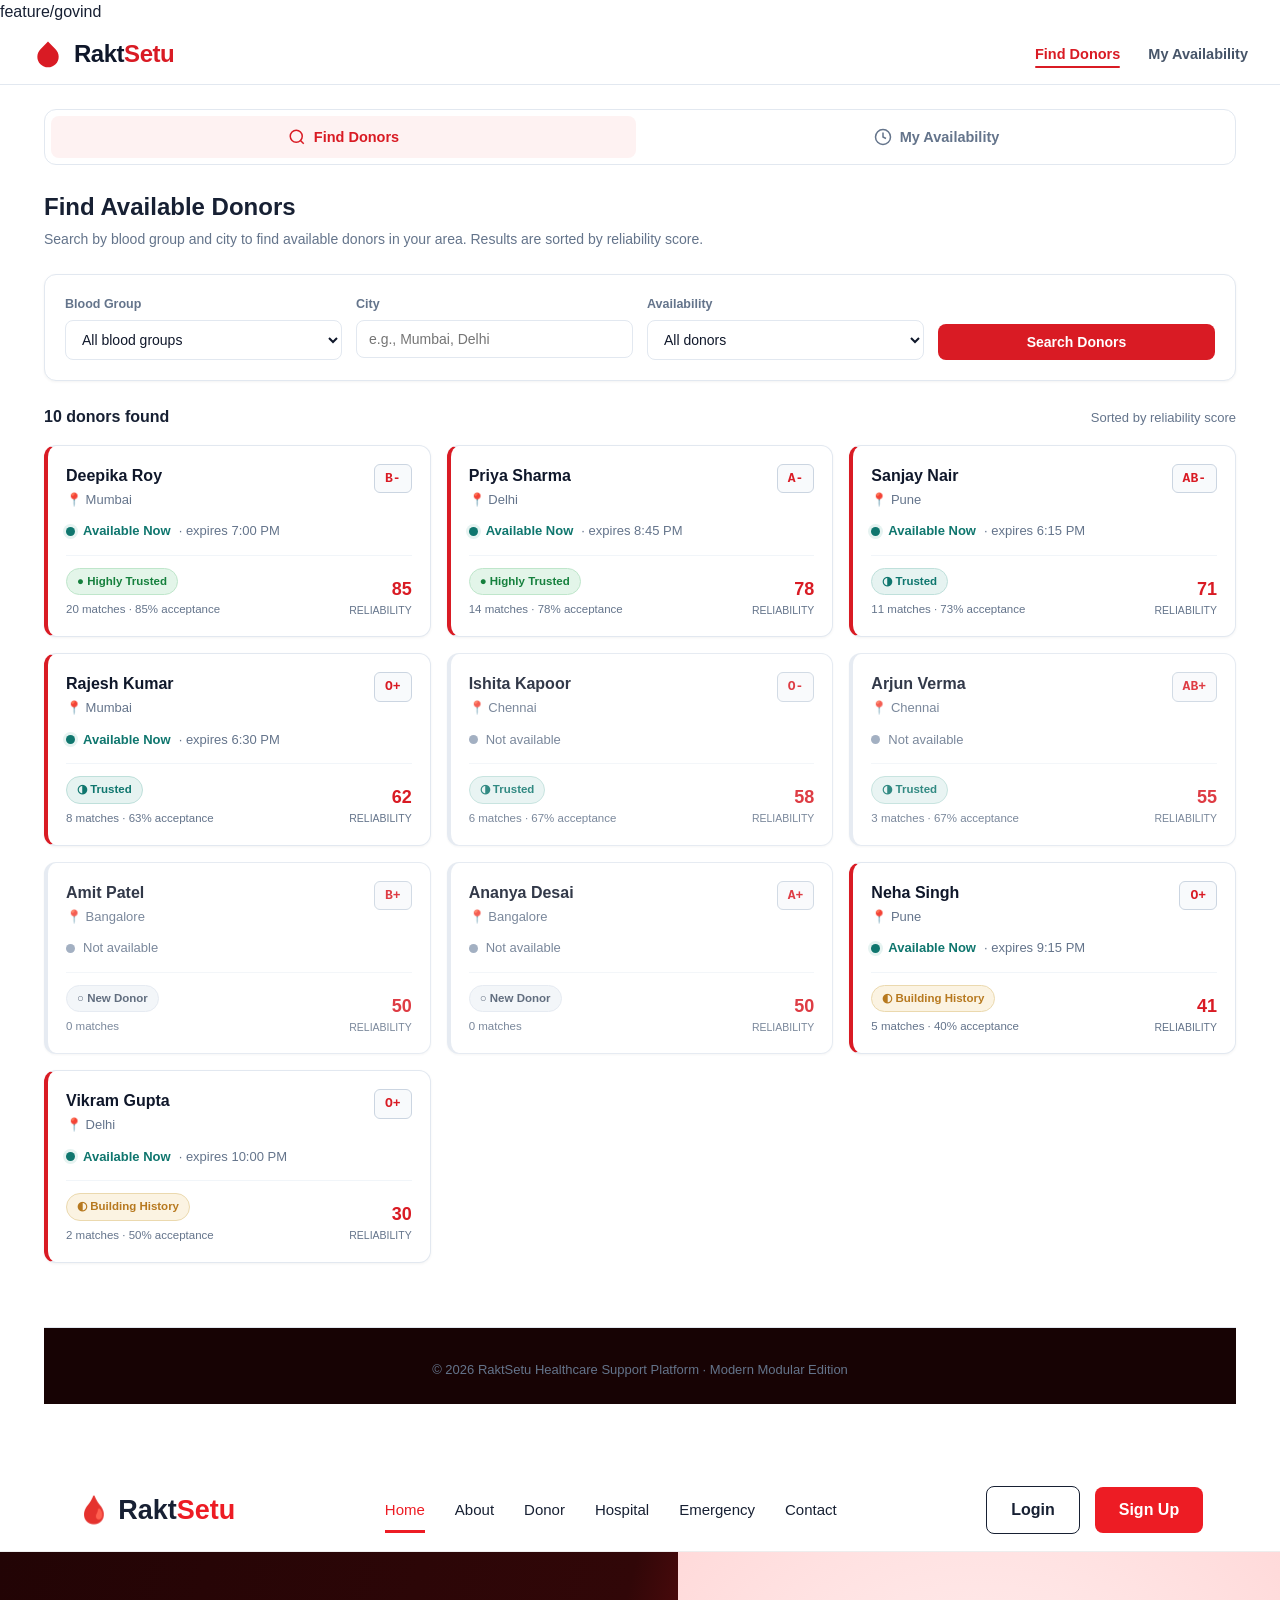
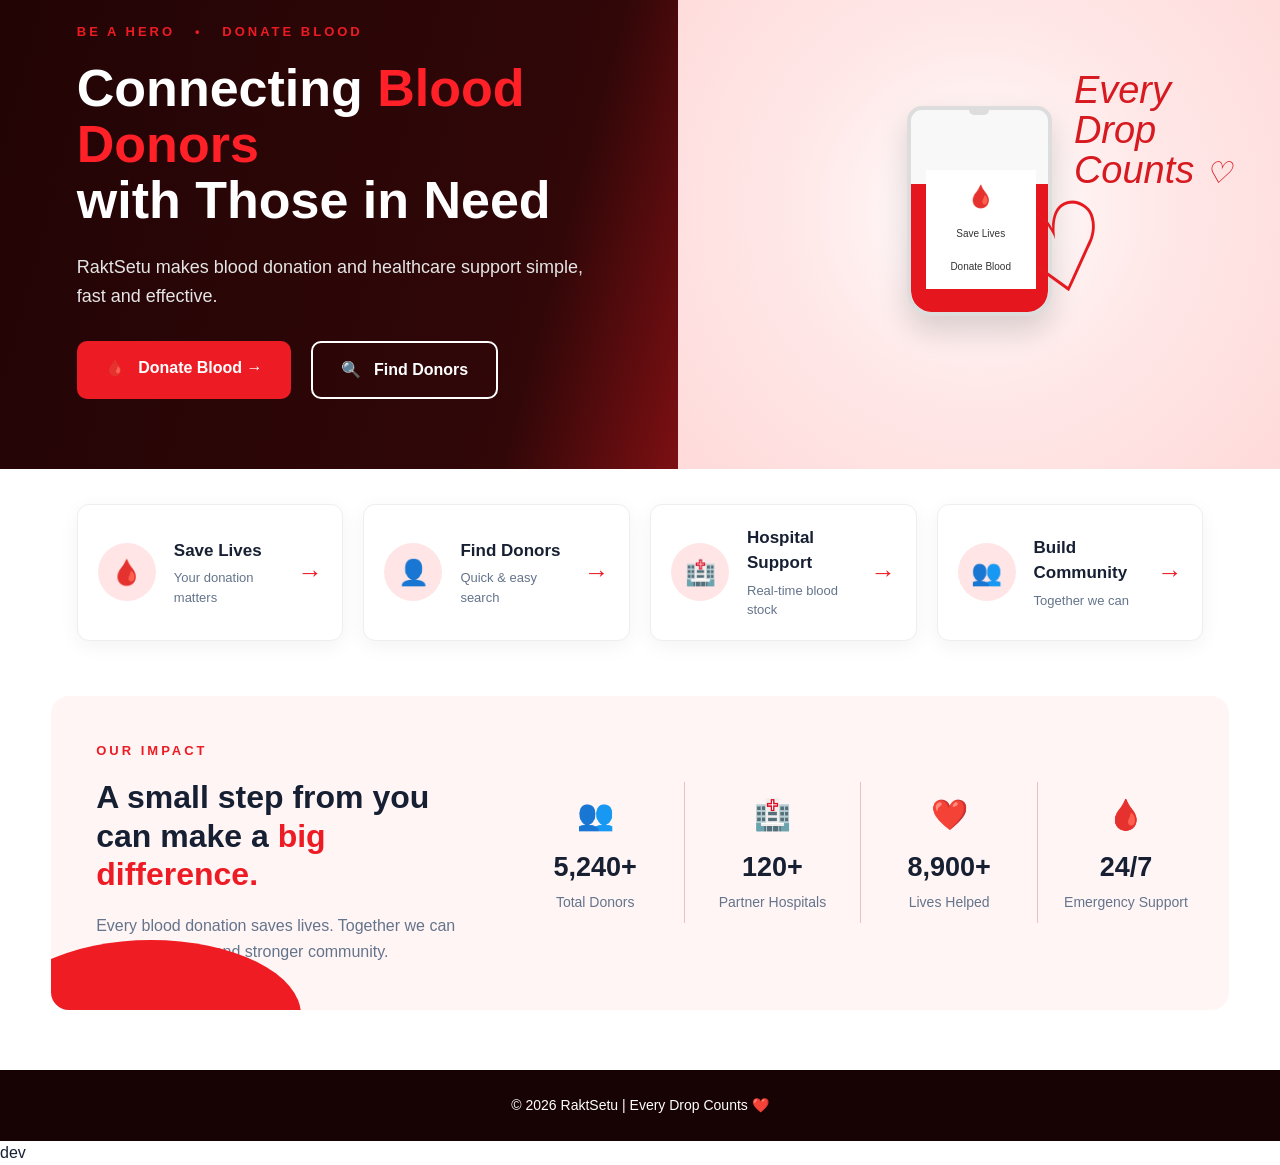
==== commit 0c7e91a6: "Merge branch 'dev' into feature/govind" ====
--- a/index.html
+++ b/index.html
@@ -1,5 +1,203 @@
 <!DOCTYPE html>
 <html lang="en">
+ feature/govind
+<head>
+  <meta charset="UTF-8" />
+  <meta name="viewport" content="width=device-width, initial-scale=1.0" />
+  <title>RaktSetu — Blood Donation & Healthcare Support Platform</title>
+  <meta name="description" content="Connecting blood donors with those in need. RaktSetu makes blood donation and healthcare support simple, fast and effective." />
+  <link rel="stylesheet" href="styles.css" />
+</head>
+<body>
+
+  <!-- ================= SITE HEADER ================= -->
+  <header class="site-header">
+    <div class="header-container">
+      <a href="#" class="brand-logo" onclick="goTab('search'); return false;">
+        <div class="logo-icon"></div>
+        <div>Rakt<span class="highlight">Setu</span></div>
+      </a>
+
+      <ul class="nav-menu">
+        <li><a class="nav-link active" data-nav="search" onclick="goTab('search')">Find Donors</a></li>
+        <li><a class="nav-link" data-nav="myavail" onclick="goTab('myavail')">My Availability</a></li>
+      </ul>
+
+
+    </div>
+  </header>
+
+  <!-- ================= MAIN WRAPPER ================= -->
+  <main class="main-wrapper">
+
+    <!-- Section Navigation Tabs -->
+    <div class="section-nav-tabs">
+      <button class="tab-btn active" data-tab="search" onclick="goTab('search')">
+        <svg width="18" height="18" fill="none" stroke="currentColor" stroke-width="2" viewBox="0 0 24 24"><circle cx="11" cy="11" r="8"/><path d="M21 21l-4.35-4.35"/></svg>
+        Find Donors
+      </button>
+      <button class="tab-btn" data-tab="myavail" onclick="goTab('myavail')">
+        <svg width="18" height="18" fill="none" stroke="currentColor" stroke-width="2" viewBox="0 0 24 24"><circle cx="12" cy="12" r="10"/><polyline points="12 6 12 12 16 14"/></svg>
+        My Availability
+      </button>
+    </div>
+
+    <!-- ================= VIEW 1: FIND DONORS ================= -->
+    <section class="page-view active" id="view-search">
+      <div class="view-header">
+        <h2>Find Available Donors</h2>
+        <p>Search by blood group and city to find available donors in your area. Results are sorted by reliability score.</p>
+      </div>
+
+      <div class="filters-card">
+        <div class="filters-grid">
+          <div class="filter-group">
+            <label>Blood Group</label>
+            <select id="f-bg" class="form-control" onchange="runSearch()">
+              <option value="">All blood groups</option>
+              <option>O+</option><option>O-</option><option>A+</option><option>A-</option>
+              <option>B+</option><option>B-</option><option>AB+</option><option>AB-</option>
+            </select>
+          </div>
+
+          <div class="filter-group">
+            <label>City</label>
+            <input type="text" id="f-city" class="form-control" placeholder="e.g., Mumbai, Delhi" oninput="runSearch()" />
+          </div>
+
+          <div class="filter-group">
+            <label>Availability</label>
+            <select id="f-avail" class="form-control" onchange="runSearch()">
+              <option value="all">All donors</option>
+              <option value="available">Available now</option>
+              <option value="unavailable">Not available</option>
+            </select>
+          </div>
+
+          <div class="filter-group" style="display:flex; align-items:flex-end;">
+            <button class="btn-filter-search" onclick="runSearch()">Search Donors</button>
+          </div>
+        </div>
+      </div>
+
+      <div class="results-head">
+        <div class="results-count" id="results-count">10 donors found</div>
+        <div class="results-sort">Sorted by reliability score</div>
+      </div>
+
+      <div class="donor-grid" id="donor-grid"></div>
+      
+      <div class="empty-state" id="empty-state" style="display:none;">
+        <h3>No matching donors found</h3>
+        <p>Try adjusting your blood group or city filters.</p>
+      </div>
+    </section>
+
+    <!-- ================= VIEW 3: MY AVAILABILITY ================= -->
+    <section class="page-view" id="view-myavail">
+      <div class="view-header">
+        <h2>My Donation Availability</h2>
+        <p>Manage when you're available to donate. Hospitals and patients only see you while your window is active.</p>
+      </div>
+
+      <div class="avail-layout">
+        <!-- Toggle card -->
+        <div class="card-box">
+          <h3>Donation Availability</h3>
+
+          <div class="status-box" id="status-box">
+            <div class="status-label">Current Status</div>
+            <div class="status-value">
+              <span class="status-dot" id="status-dot"></span>
+              <span id="status-text">Not Available</span>
+            </div>
+            <div class="status-sub" id="status-sub">Currently inactive</div>
+          </div>
+
+          <div class="toast-banner" id="toast-banner"></div>
+
+          <div class="form-group">
+            <label>Make me available for:</label>
+            <div class="toggle-row">
+              <select id="duration-select" class="form-control">
+                <option value="1">1 hour</option>
+                <option value="2">2 hours</option>
+                <option value="4">4 hours</option>
+                <option value="6" selected>6 hours</option>
+                <option value="12">12 hours</option>
+                <option value="24">24 hours</option>
+              </select>
+              <button class="btn-filter-search" style="width:auto; padding:10px 20px;" onclick="setAvailability()">Set</button>
+            </div>
+          </div>
+
+          <button class="btn-secondary-outline" style="margin-bottom:18px;" onclick="expireAvailability()">Turn Off Availability Now</button>
+
+          <div class="info-tip">
+            💡 <b>Tip:</b> Your availability automatically expires after the duration you set — the list always reflects "now", not "ever".
+          </div>
+        </div>
+
+        <!-- Right Column -->
+        <div class="stack-vertical">
+          <div class="card-box">
+            <h3>Your Profile</h3>
+            <div class="row-line"><span class="k">Name</span><span class="v">Rajesh Kumar</span></div>
+            <div class="row-line"><span class="k">Blood Group</span><span class="v mono" style="color:var(--primary-red);">O+</span></div>
+            <div class="row-line"><span class="k">City</span><span class="v">Mumbai</span></div>
+            <div class="row-line"><span class="k">Phone</span><span class="v">+91-9876543210</span></div>
+          </div>
+
+          <div class="card-box">
+            <h3>Donation History</h3>
+            <div class="status-label">Reliability Score</div>
+            <div style="display:flex; align-items:flex-end; gap:6px; margin:4px 0 6px;">
+              <span style="font-size:32px; font-weight:800; color:var(--primary-red);">62</span>
+              <span style="font-size:13px; color:var(--text-muted); margin-bottom:4px;">/ 100</span>
+            </div>
+            <div style="font-size:12px; color:var(--text-muted); margin-bottom:16px;">Based on response history to donation requests</div>
+
+            <div class="stat-triple">
+              <div><div class="num">8</div><div class="lbl">Total Matches</div></div>
+              <div class="stat-accept"><div class="num">5</div><div class="lbl">Accepted</div></div>
+              <div><div class="num">2</div><div class="lbl">Declined</div></div>
+            </div>
+
+            <div style="padding-top:14px; border-top:1px solid var(--border-color); margin-top:14px;">
+              <div style="font-size:13px; color:var(--text-muted); margin-bottom:4px;">Acceptance Rate</div>
+              <div class="progress-track"><div class="progress-fill" style="width:63%;"></div></div>
+              <div style="font-size:14px; font-weight:700;">63%</div>
+            </div>
+          </div>
+
+          <div class="card-box">
+            <h3>Donation Eligibility</h3>
+            <div style="background:var(--success-soft); border:1px solid #BFE6CB; border-radius:8px; padding:12px 14px;">
+              <div style="font-weight:700; color:var(--success-green);">✓ Eligible to donate</div>
+              <div style="font-size:13px; color:#1E8449; margin-top:2px;">It's been more than 90 days since your last donation.</div>
+            </div>
+          </div>
+        </div>
+      </div>
+    </section>
+
+    <!-- ================= VIEW 4: DONOR DETAIL ================= -->
+    <section class="page-view" id="view-detail">
+      <!-- Dynamic populated via script.js -->
+    </section>
+
+    <!-- ================= FOOTER ================= -->
+    <footer class="site-footer">
+      <p>© 2026 RaktSetu Healthcare Support Platform · Modern Modular Edition</p>
+    </footer>
+
+  </main>
+
+
+  <script src="script.js"></script>
+</body>
+</html>
+
 
 <head>
     <meta charset="UTF-8">
@@ -213,4 +411,5 @@
     </footer>
 
 </body>
-</html>+</html>
+dev
--- a/styles.css
+++ b/styles.css
@@ -0,0 +1,1050 @@
+@import url('https://fonts.googleapis.com/css2?family=Plus+Jakarta+Sans:wght@400;500;600;700;800&family=Caveat:wght@600;700&display=swap');
+
+:root {
+  --primary-red: #D91B24;
+  --primary-red-hover: #B91C1C;
+  --primary-red-soft: #FEF2F2;
+  --primary-red-border: #FCA5A5;
+  --dark-hero-bg: #140305;
+  --dark-hero-surface: #24080D;
+  --text-dark: #0F172A;
+  --text-muted: #64748B;
+  --text-light: #F8FAFC;
+  --bg-light: #F8FAF9;
+  --surface-white: #FFFFFF;
+  --border-color: #E2E8F0;
+  --border-light: #F1F5F9;
+  --teal-green: #0F766E;
+  --teal-soft: #E6F3F1;
+  --amber-gold: #B7791F;
+  --amber-soft: #FBF3E2;
+  --success-green: #15803D;
+  --success-soft: #E3F5E9;
+  --shadow-sm: 0 1px 3px rgba(0, 0, 0, 0.05);
+  --shadow-md: 0 4px 12px rgba(0, 0, 0, 0.07);
+  --shadow-lg: 0 12px 28px rgba(0, 0, 0, 0.12);
+  --radius-sm: 8px;
+  --radius-md: 12px;
+  --radius-lg: 20px;
+  --radius-pill: 9999px;
+  --font-main: 'Plus Jakarta Sans', -apple-system, BlinkMacSystemFont, "Segoe UI", Roboto, sans-serif;
+  --font-handwriting: 'Caveat', cursive;
+  box-sizing: border-box;
+}
+
+* {
+  box-sizing: inherit;
+  margin: 0;
+  padding: 0;
+}
+
+html, body {
+  font-family: var(--font-main);
+  background: var(--bg-light);
+  color: var(--text-dark);
+  line-height: 1.5;
+  scroll-behavior: smooth;
+}
+
+.mono {
+  font-family: "SFMono-Regular", Consolas, monospace;
+}
+
+/* ================= HEADER & NAVIGATION ================= */
+.site-header {
+  position: sticky;
+  top: 0;
+  z-index: 1000;
+  background: rgba(255, 255, 255, 0.95);
+  backdrop-filter: blur(12px);
+  border-bottom: 1px solid var(--border-color);
+  padding: 12px 32px;
+  display: flex;
+  align-items: center;
+  justify-content: space-between;
+}
+
+.header-container {
+  max-width: 1240px;
+  width: 100%;
+  margin: 0 auto;
+  display: flex;
+  align-items: center;
+  justify-content: space-between;
+}
+
+.brand-logo {
+  display: flex;
+  align-items: center;
+  gap: 10px;
+  text-decoration: none;
+  font-size: 24px;
+  font-weight: 800;
+  color: var(--text-dark);
+  letter-spacing: -0.02em;
+}
+
+.brand-logo .logo-icon {
+  width: 32px;
+  height: 32px;
+  background: var(--primary-red);
+  mask: url("data:image/svg+xml,%3Csvg xmlns='http://www.w3.org/2000/svg' viewBox='0 0 24 24' fill='currentColor'%3E%3Cpath d='M12 2.69l5.66 5.66a8 8 0 1 1-11.31 0z'/%3E%3C/svg%3E") center/contain no-repeat;
+  -webkit-mask: url("data:image/svg+xml,%3Csvg xmlns='http://www.w3.org/2000/svg' viewBox='0 0 24 24' fill='currentColor'%3E%3Cpath d='M12 2.69l5.66 5.66a8 8 0 1 1-11.31 0z'/%3E%3C/svg%3E") center/contain no-repeat;
+}
+
+.brand-logo span.highlight {
+  color: var(--primary-red);
+}
+
+.nav-menu {
+  display: flex;
+  align-items: center;
+  gap: 28px;
+  list-style: none;
+}
+
+.nav-link {
+  text-decoration: none;
+  font-size: 14.5px;
+  font-weight: 600;
+  color: #475569;
+  position: relative;
+  padding: 6px 0;
+  transition: color 0.2s ease;
+  cursor: pointer;
+}
+
+.nav-link:hover, .nav-link.active {
+  color: var(--primary-red);
+}
+
+.nav-link.active::after {
+  content: '';
+  position: absolute;
+  bottom: 0;
+  left: 0;
+  width: 100%;
+  height: 2.5px;
+  background: var(--primary-red);
+  border-radius: var(--radius-pill);
+}
+
+.auth-actions {
+  display: flex;
+  align-items: center;
+  gap: 12px;
+}
+
+.btn-nav-outline {
+  padding: 9px 22px;
+  font-size: 14px;
+  font-weight: 600;
+  color: var(--text-dark);
+  background: transparent;
+  border: 1.5px solid #CBD5E1;
+  border-radius: var(--radius-pill);
+  cursor: pointer;
+  transition: all 0.2s ease;
+}
+
+.btn-nav-outline:hover {
+  border-color: var(--text-dark);
+  background: #F1F5F9;
+}
+
+.btn-nav-solid {
+  padding: 9px 24px;
+  font-size: 14px;
+  font-weight: 600;
+  color: #FFFFFF;
+  background: var(--primary-red);
+  border: none;
+  border-radius: var(--radius-pill);
+  cursor: pointer;
+  box-shadow: 0 2px 8px rgba(217, 27, 36, 0.25);
+  transition: all 0.2s ease;
+}
+
+.btn-nav-solid:hover {
+  background: var(--primary-red-hover);
+  transform: translateY(-1px);
+  box-shadow: 0 4px 12px rgba(217, 27, 36, 0.35);
+}
+
+/* ================= MAIN CONTAINER ================= */
+.main-wrapper {
+  max-width: 1240px;
+  margin: 0 auto;
+  padding: 24px 24px 64px;
+}
+
+/* ================= HERO SECTION ================= */
+.hero-card {
+  position: relative;
+  border-radius: 24px;
+  background: linear-gradient(135deg, #180205 0%, #3B060D 35%, #8B0A1A 75%, #B91C1C 100%);
+  color: #FFFFFF;
+  overflow: hidden;
+  padding: 56px 56px;
+  min-height: 480px;
+  display: grid;
+  grid-template-columns: 1.2fr 1fr;
+  align-items: center;
+  gap: 40px;
+  box-shadow: 0 20px 40px rgba(0, 0, 0, 0.25);
+  margin-bottom: 32px;
+}
+
+.hero-glow {
+  position: absolute;
+  top: -100px;
+  right: -50px;
+  width: 500px;
+  height: 500px;
+  background: radial-gradient(circle, rgba(239, 68, 68, 0.35) 0%, rgba(185, 28, 28, 0) 70%);
+  pointer-events: none;
+}
+
+.hero-content {
+  position: relative;
+  z-index: 2;
+}
+
+.hero-badge {
+  display: inline-flex;
+  align-items: center;
+  gap: 6px;
+  font-size: 12.5px;
+  font-weight: 700;
+  letter-spacing: 0.12em;
+  color: #FCA5A5;
+  text-transform: uppercase;
+  margin-bottom: 18px;
+}
+
+.hero-title {
+  font-size: 46px;
+  font-weight: 800;
+  line-height: 1.15;
+  letter-spacing: -0.02em;
+  margin-bottom: 18px;
+}
+
+.hero-title span.accent {
+  color: #FF4D58;
+}
+
+.hero-desc {
+  font-size: 16px;
+  color: #E2E8F0;
+  margin-bottom: 32px;
+  max-width: 480px;
+  line-height: 1.6;
+}
+
+.hero-actions {
+  display: flex;
+  align-items: center;
+  gap: 16px;
+  flex-wrap: wrap;
+}
+
+.btn-hero-primary {
+  display: inline-flex;
+  align-items: center;
+  gap: 10px;
+  padding: 14px 28px;
+  font-size: 15px;
+  font-weight: 700;
+  color: #FFFFFF;
+  background: var(--primary-red);
+  border: none;
+  border-radius: var(--radius-pill);
+  cursor: pointer;
+  box-shadow: 0 4px 15px rgba(217, 27, 36, 0.4);
+  transition: all 0.2s ease;
+}
+
+.btn-hero-primary:hover {
+  background: #E61E28;
+  transform: translateY(-2px);
+  box-shadow: 0 6px 20px rgba(217, 27, 36, 0.5);
+}
+
+.btn-hero-secondary {
+  display: inline-flex;
+  align-items: center;
+  gap: 10px;
+  padding: 14px 28px;
+  font-size: 15px;
+  font-weight: 700;
+  color: #FFFFFF;
+  background: rgba(255, 255, 255, 0.08);
+  border: 1.5px solid rgba(255, 255, 255, 0.3);
+  border-radius: var(--radius-pill);
+  backdrop-filter: blur(10px);
+  cursor: pointer;
+  transition: all 0.2s ease;
+}
+
+.btn-hero-secondary:hover {
+  background: rgba(255, 255, 255, 0.18);
+  border-color: #FFFFFF;
+  transform: translateY(-2px);
+}
+
+/* Hero Right Visual Art */
+.hero-visual {
+  position: relative;
+  display: flex;
+  align-items: center;
+  justify-content: center;
+  height: 100%;
+}
+
+.blood-bag-container {
+  position: relative;
+  width: 240px;
+  height: 320px;
+  display: flex;
+  flex-direction: column;
+  align-items: center;
+}
+
+.blood-bag-svg {
+  width: 100%;
+  height: auto;
+  filter: drop-shadow(0 15px 25px rgba(0,0,0,0.4));
+  animation: floatBag 4s ease-in-out infinite alternate;
+}
+
+@keyframes floatBag {
+  0% { transform: translateY(0px); }
+  100% { transform: translateY(-8px); }
+}
+
+.hero-handwriting {
+  position: absolute;
+  right: -20px;
+  top: 40px;
+  font-family: var(--font-handwriting);
+  font-size: 34px;
+  color: #FECDD3;
+  line-height: 1.1;
+  text-align: center;
+  transform: rotate(-8deg);
+  text-shadow: 0 2px 8px rgba(0,0,0,0.3);
+}
+
+/* ================= QUICK FEATURE CARDS ================= */
+.quick-features-grid {
+  display: grid;
+  grid-template-columns: repeat(4, 1fr);
+  gap: 18px;
+  margin-bottom: 32px;
+}
+
+.feature-card {
+  background: var(--surface-white);
+  border: 1px solid var(--border-color);
+  border-radius: var(--radius-md);
+  padding: 18px 20px;
+  display: flex;
+  align-items: center;
+  justify-content: space-between;
+  text-decoration: none;
+  cursor: pointer;
+  transition: all 0.2s ease;
+  box-shadow: var(--shadow-sm);
+}
+
+.feature-card:hover {
+  transform: translateY(-3px);
+  box-shadow: var(--shadow-md);
+  border-color: var(--primary-red-border);
+}
+
+.fc-left {
+  display: flex;
+  align-items: center;
+  gap: 14px;
+}
+
+.fc-icon {
+  width: 44px;
+  height: 44px;
+  border-radius: 50%;
+  background: #FEE2E2;
+  color: var(--primary-red);
+  display: flex;
+  align-items: center;
+  justify-content: center;
+  font-size: 20px;
+  flex-shrink: 0;
+}
+
+.fc-info h4 {
+  font-size: 15px;
+  font-weight: 700;
+  color: var(--text-dark);
+  margin-bottom: 2px;
+}
+
+.fc-info p {
+  font-size: 12.5px;
+  color: var(--text-muted);
+}
+
+.fc-arrow {
+  color: var(--primary-red);
+  font-size: 16px;
+  font-weight: 700;
+  transition: transform 0.2s ease;
+}
+
+.feature-card:hover .fc-arrow {
+  transform: translateX(4px);
+}
+
+/* ================= IMPACT & STATS BANNER ================= */
+.impact-banner {
+  background: linear-gradient(180deg, #FFF8F8 0%, #FFF0F0 100%);
+  border: 1px solid #FEE2E2;
+  border-radius: 20px;
+  padding: 36px 40px;
+  display: grid;
+  grid-template-columns: 1.1fr 1.6fr;
+  gap: 32px;
+  align-items: center;
+  margin-bottom: 40px;
+}
+
+.impact-left .impact-tag {
+  font-size: 12px;
+  font-weight: 700;
+  color: var(--primary-red);
+  letter-spacing: 0.1em;
+  text-transform: uppercase;
+  margin-bottom: 8px;
+}
+
+.impact-left h2 {
+  font-size: 26px;
+  font-weight: 800;
+  color: var(--text-dark);
+  line-height: 1.25;
+  margin-bottom: 10px;
+}
+
+.impact-left h2 span.highlight {
+  color: var(--primary-red);
+}
+
+.impact-left p {
+  font-size: 13.5px;
+  color: var(--text-muted);
+  line-height: 1.5;
+}
+
+.impact-stats-grid {
+  display: grid;
+  grid-template-columns: repeat(4, 1fr);
+  gap: 16px;
+}
+
+.stat-item {
+  display: flex;
+  flex-direction: column;
+  align-items: center;
+  text-align: center;
+  padding: 0 10px;
+  position: relative;
+}
+
+.stat-item:not(:last-child)::after {
+  content: '';
+  position: absolute;
+  right: 0;
+  top: 15%;
+  height: 70%;
+  width: 1px;
+  background: #FCA5A5;
+  opacity: 0.5;
+}
+
+.stat-icon {
+  font-size: 24px;
+  color: var(--primary-red);
+  margin-bottom: 8px;
+}
+
+.stat-num {
+  font-size: 26px;
+  font-weight: 800;
+  color: var(--text-dark);
+  line-height: 1.1;
+  margin-bottom: 4px;
+}
+
+.stat-lbl {
+  font-size: 12px;
+  font-weight: 600;
+  color: var(--text-muted);
+}
+
+/* ================= SECTION HEADINGS & NAVIGATION TABS ================= */
+.section-nav-tabs {
+  display: flex;
+  gap: 8px;
+  background: var(--surface-white);
+  border: 1px solid var(--border-color);
+  border-radius: var(--radius-md);
+  padding: 6px;
+  margin-bottom: 24px;
+}
+
+.tab-btn {
+  flex: 1;
+  padding: 12px 18px;
+  font-size: 14.5px;
+  font-weight: 700;
+  color: var(--text-muted);
+  background: transparent;
+  border: none;
+  border-radius: var(--radius-sm);
+  cursor: pointer;
+  transition: all 0.2s ease;
+  display: flex;
+  align-items: center;
+  justify-content: center;
+  gap: 8px;
+}
+
+.tab-btn:hover {
+  color: var(--text-dark);
+  background: var(--border-light);
+}
+
+.tab-btn.active {
+  color: var(--primary-red);
+  background: var(--primary-red-soft);
+}
+
+/* Page Containers */
+.page-view {
+  display: none;
+}
+
+.page-view.active {
+  display: block;
+  animation: fadeIn 0.3s ease;
+}
+
+@keyframes fadeIn {
+  from { opacity: 0; transform: translateY(6px); }
+  to { opacity: 1; transform: translateY(0); }
+}
+
+.view-header {
+  margin-bottom: 24px;
+}
+
+.view-header h2 {
+  font-size: 24px;
+  font-weight: 800;
+  margin-bottom: 4px;
+}
+
+.view-header p {
+  color: var(--text-muted);
+  font-size: 14px;
+}
+
+/* ================= FILTER BAR ================= */
+.filters-card {
+  background: var(--surface-white);
+  border: 1px solid var(--border-color);
+  border-radius: var(--radius-md);
+  padding: 20px;
+  margin-bottom: 24px;
+  box-shadow: var(--shadow-sm);
+}
+
+.filters-grid {
+  display: grid;
+  grid-template-columns: repeat(4, 1fr);
+  gap: 14px;
+}
+
+.filter-group label {
+  display: block;
+  font-size: 12.5px;
+  font-weight: 700;
+  color: var(--text-muted);
+  margin-bottom: 6px;
+}
+
+.form-control {
+  width: 100%;
+  padding: 10px 12px;
+  border: 1px solid var(--border-color);
+  border-radius: var(--radius-sm);
+  font-size: 14px;
+  font-family: inherit;
+  color: var(--text-dark);
+  background: var(--surface-white);
+  transition: all 0.2s ease;
+}
+
+.form-control:focus {
+  outline: none;
+  border-color: var(--primary-red);
+  box-shadow: 0 0 0 3px rgba(217, 27, 36, 0.15);
+}
+
+.btn-filter-search {
+  width: 100%;
+  padding: 10px 18px;
+  font-size: 14px;
+  font-weight: 700;
+  color: #FFFFFF;
+  background: var(--primary-red);
+  border: none;
+  border-radius: var(--radius-sm);
+  cursor: pointer;
+  transition: background 0.2s ease;
+}
+
+.btn-filter-search:hover {
+  background: var(--primary-red-hover);
+}
+
+/* Results Top Bar */
+.results-head {
+  display: flex;
+  align-items: baseline;
+  justify-content: space-between;
+  margin-bottom: 16px;
+}
+
+.results-count {
+  font-size: 16px;
+  font-weight: 800;
+}
+
+.results-sort {
+  font-size: 13px;
+  color: var(--text-muted);
+}
+
+/* ================= DONOR CARDS GRID ================= */
+.donor-grid {
+  display: grid;
+  grid-template-columns: repeat(3, 1fr);
+  gap: 16px;
+}
+
+.donor-card {
+  background: var(--surface-white);
+  border: 1px solid var(--border-color);
+  border-left: 4px solid var(--primary-red);
+  border-radius: var(--radius-md);
+  padding: 18px;
+  cursor: pointer;
+  transition: all 0.2s ease;
+  box-shadow: var(--shadow-sm);
+}
+
+.donor-card:hover {
+  transform: translateY(-2px);
+  box-shadow: var(--shadow-md);
+}
+
+.donor-card.unavailable {
+  border-left-color: var(--border-color);
+  opacity: 0.85;
+}
+
+.dc-top {
+  display: flex;
+  justify-content: space-between;
+  align-items: flex-start;
+  margin-bottom: 12px;
+}
+
+.dc-name {
+  font-size: 16px;
+  font-weight: 700;
+  color: var(--text-dark);
+}
+
+.dc-city {
+  font-size: 13px;
+  color: var(--text-muted);
+  margin-top: 2px;
+}
+
+.bg-badge {
+  font-size: 13px;
+  font-weight: 800;
+  padding: 4px 10px;
+  background: #F8FAFC;
+  border: 1px solid #CBD5E1;
+  border-radius: 6px;
+  color: var(--primary-red);
+}
+
+.dc-avail {
+  display: flex;
+  align-items: center;
+  gap: 8px;
+  font-size: 13px;
+  margin-bottom: 14px;
+}
+
+.status-dot {
+  width: 9px;
+  height: 9px;
+  border-radius: 50%;
+  background: #94A3B8;
+  flex-shrink: 0;
+}
+
+.status-dot.on {
+  background: var(--teal-green);
+  box-shadow: 0 0 0 3px var(--teal-soft);
+}
+
+.avail-text-on {
+  color: var(--teal-green);
+  font-weight: 700;
+}
+
+.avail-text-off {
+  color: var(--text-muted);
+}
+
+.dc-bottom {
+  display: flex;
+  justify-content: space-between;
+  align-items: flex-end;
+  padding-top: 12px;
+  border-top: 1px solid var(--border-light);
+}
+
+.badge-pill {
+  display: inline-flex;
+  align-items: center;
+  gap: 5px;
+  font-size: 11.5px;
+  font-weight: 700;
+  padding: 4px 10px;
+  border-radius: var(--radius-pill);
+  border: 1px solid transparent;
+}
+
+.badge-new { background: #F1F5F9; color: #475569; border-color: #E2E8F0; }
+.badge-building { background: var(--amber-soft); color: var(--amber-gold); border-color: #EBD9AE; }
+.badge-trusted { background: var(--teal-soft); color: var(--teal-green); border-color: #BFE0DB; }
+.badge-highly { background: var(--success-soft); color: var(--success-green); border-color: #BFE6CB; }
+
+.dc-meta {
+  font-size: 11.5px;
+  color: var(--text-muted);
+  margin-top: 6px;
+}
+
+.dc-score {
+  text-align: right;
+}
+
+.dc-score .num {
+  font-size: 18px;
+  font-weight: 800;
+  color: var(--primary-red);
+}
+
+.dc-score .lbl {
+  font-size: 10.5px;
+  color: var(--text-muted);
+  text-transform: uppercase;
+}
+
+.empty-state {
+  background: var(--surface-white);
+  border: 1px solid var(--border-color);
+  border-radius: var(--radius-md);
+  padding: 48px 24px;
+  text-align: center;
+  color: var(--text-muted);
+}
+
+/* ================= MY AVAILABILITY PAGE ================= */
+.avail-layout {
+  display: grid;
+  grid-template-columns: 340px 1fr;
+  gap: 24px;
+}
+
+.card-box {
+  background: var(--surface-white);
+  border: 1px solid var(--border-color);
+  border-radius: var(--radius-md);
+  padding: 22px;
+  box-shadow: var(--shadow-sm);
+}
+
+.card-box h3 {
+  font-size: 16px;
+  font-weight: 800;
+  margin-bottom: 16px;
+}
+
+.status-box {
+  background: #F8FAFC;
+  border-left: 4px solid var(--primary-red);
+  border-radius: var(--radius-sm);
+  padding: 14px;
+  margin-bottom: 18px;
+}
+
+.status-label {
+  font-size: 12px;
+  font-weight: 600;
+  color: var(--text-muted);
+  margin-bottom: 4px;
+}
+
+.status-value {
+  font-size: 16px;
+  font-weight: 800;
+  display: flex;
+  align-items: center;
+  gap: 8px;
+}
+
+.status-sub {
+  font-size: 12px;
+  color: var(--text-muted);
+  margin-top: 4px;
+}
+
+.toggle-row {
+  display: flex;
+  gap: 8px;
+  margin-bottom: 16px;
+}
+
+.btn-secondary-outline {
+  width: 100%;
+  padding: 10px;
+  font-size: 13.5px;
+  font-weight: 600;
+  background: transparent;
+  border: 1px solid var(--border-color);
+  border-radius: var(--radius-sm);
+  color: var(--text-dark);
+  cursor: pointer;
+  transition: background 0.2s ease;
+}
+
+.btn-secondary-outline:hover {
+  background: var(--border-light);
+}
+
+.info-tip {
+  background: #EFF6FF;
+  border: 1px solid #BFDBFE;
+  border-radius: var(--radius-sm);
+  padding: 12px;
+  font-size: 12.5px;
+  color: #1E40AF;
+  line-height: 1.5;
+}
+
+.stack-vertical {
+  display: flex;
+  flex-direction: column;
+  gap: 20px;
+}
+
+.row-line {
+  display: flex;
+  justify-content: space-between;
+  padding: 10px 0;
+  border-bottom: 1px solid var(--border-light);
+  font-size: 14px;
+}
+
+.row-line:last-child {
+  border-bottom: none;
+}
+
+.row-line .k { color: var(--text-muted); }
+.row-line .v { font-weight: 700; }
+
+.stat-triple {
+  display: grid;
+  grid-template-columns: repeat(3, 1fr);
+  gap: 12px;
+  padding-top: 14px;
+  border-top: 1px solid var(--border-color);
+  margin-top: 14px;
+}
+
+.stat-triple .num { font-size: 20px; font-weight: 800; }
+.stat-triple .lbl { font-size: 11.5px; color: var(--text-muted); }
+.stat-accept .num { color: var(--success-green); }
+
+.progress-track {
+  background: #E2E8F0;
+  border-radius: var(--radius-pill);
+  height: 8px;
+  margin: 8px 0;
+  overflow: hidden;
+}
+
+.progress-fill {
+  background: var(--primary-red);
+  height: 100%;
+  border-radius: var(--radius-pill);
+  transition: width 0.4s ease;
+}
+
+/* Toast alert */
+.toast-banner {
+  font-size: 13px;
+  font-weight: 600;
+  padding: 10px 14px;
+  border-radius: var(--radius-sm);
+  margin-bottom: 16px;
+  display: none;
+}
+
+.toast-banner.show {
+  display: block;
+  background: var(--teal-soft);
+  color: var(--teal-green);
+  border: 1px solid #BFE0DB;
+}
+
+/* ================= MODAL DIALOGS ================= */
+.modal-overlay {
+  position: fixed;
+  top: 0;
+  left: 0;
+  right: 0;
+  bottom: 0;
+  background: rgba(15, 23, 42, 0.6);
+  backdrop-filter: blur(4px);
+  z-index: 2000;
+  display: none;
+  align-items: center;
+  justify-content: center;
+  padding: 20px;
+}
+
+.modal-overlay.active {
+  display: flex;
+  animation: fadeIn 0.2s ease;
+}
+
+.modal-card {
+  background: var(--surface-white);
+  border-radius: var(--radius-lg);
+  padding: 32px;
+  max-width: 440px;
+  width: 100%;
+  box-shadow: var(--shadow-lg);
+  position: relative;
+}
+
+.modal-close {
+  position: absolute;
+  top: 18px;
+  right: 18px;
+  background: transparent;
+  border: none;
+  font-size: 20px;
+  color: var(--text-muted);
+  cursor: pointer;
+}
+
+.modal-title {
+  font-size: 22px;
+  font-weight: 800;
+  margin-bottom: 6px;
+}
+
+.modal-sub {
+  font-size: 13.5px;
+  color: var(--text-muted);
+  margin-bottom: 24px;
+}
+
+.form-group {
+  margin-bottom: 16px;
+}
+
+.form-group label {
+  display: block;
+  font-size: 13px;
+  font-weight: 700;
+  color: var(--text-dark);
+  margin-bottom: 6px;
+}
+
+.btn-full-primary {
+  width: 100%;
+  padding: 12px;
+  font-size: 15px;
+  font-weight: 700;
+  color: #FFFFFF;
+  background: var(--primary-red);
+  border: none;
+  border-radius: var(--radius-sm);
+  cursor: pointer;
+  margin-top: 8px;
+  transition: background 0.2s ease;
+}
+
+.btn-full-primary:hover {
+  background: var(--primary-red-hover);
+}
+
+/* Footer */
+.site-footer {
+  margin-top: 64px;
+  padding-top: 32px;
+  border-top: 1px solid var(--border-color);
+  text-align: center;
+  color: var(--text-muted);
+  font-size: 13px;
+}
+
+/* Responsive queries */
+@media (max-width: 960px) {
+  .hero-card {
+    grid-template-columns: 1fr;
+    padding: 40px 28px;
+    text-align: center;
+  }
+  .hero-desc { margin: 0 auto 28px; }
+  .hero-actions { justify-content: center; }
+  .hero-visual { display: none; }
+  .quick-features-grid { grid-template-columns: repeat(2, 1fr); }
+  .impact-banner { grid-template-columns: 1fr; text-align: center; }
+  .impact-stats-grid { grid-template-columns: repeat(2, 1fr); }
+  .stat-item:not(:last-child)::after { display: none; }
+  .donor-grid { grid-template-columns: repeat(2, 1fr); }
+  .avail-layout { grid-template-columns: 1fr; }
+}
+
+@media (max-width: 640px) {
+  .site-header { padding: 12px 16px; }
+  .nav-menu { display: none; }
+  .hero-title { font-size: 32px; }
+  .quick-features-grid { grid-template-columns: 1fr; }
+  .filters-grid { grid-template-columns: 1fr; }
+  .donor-grid { grid-template-columns: 1fr; }
+}
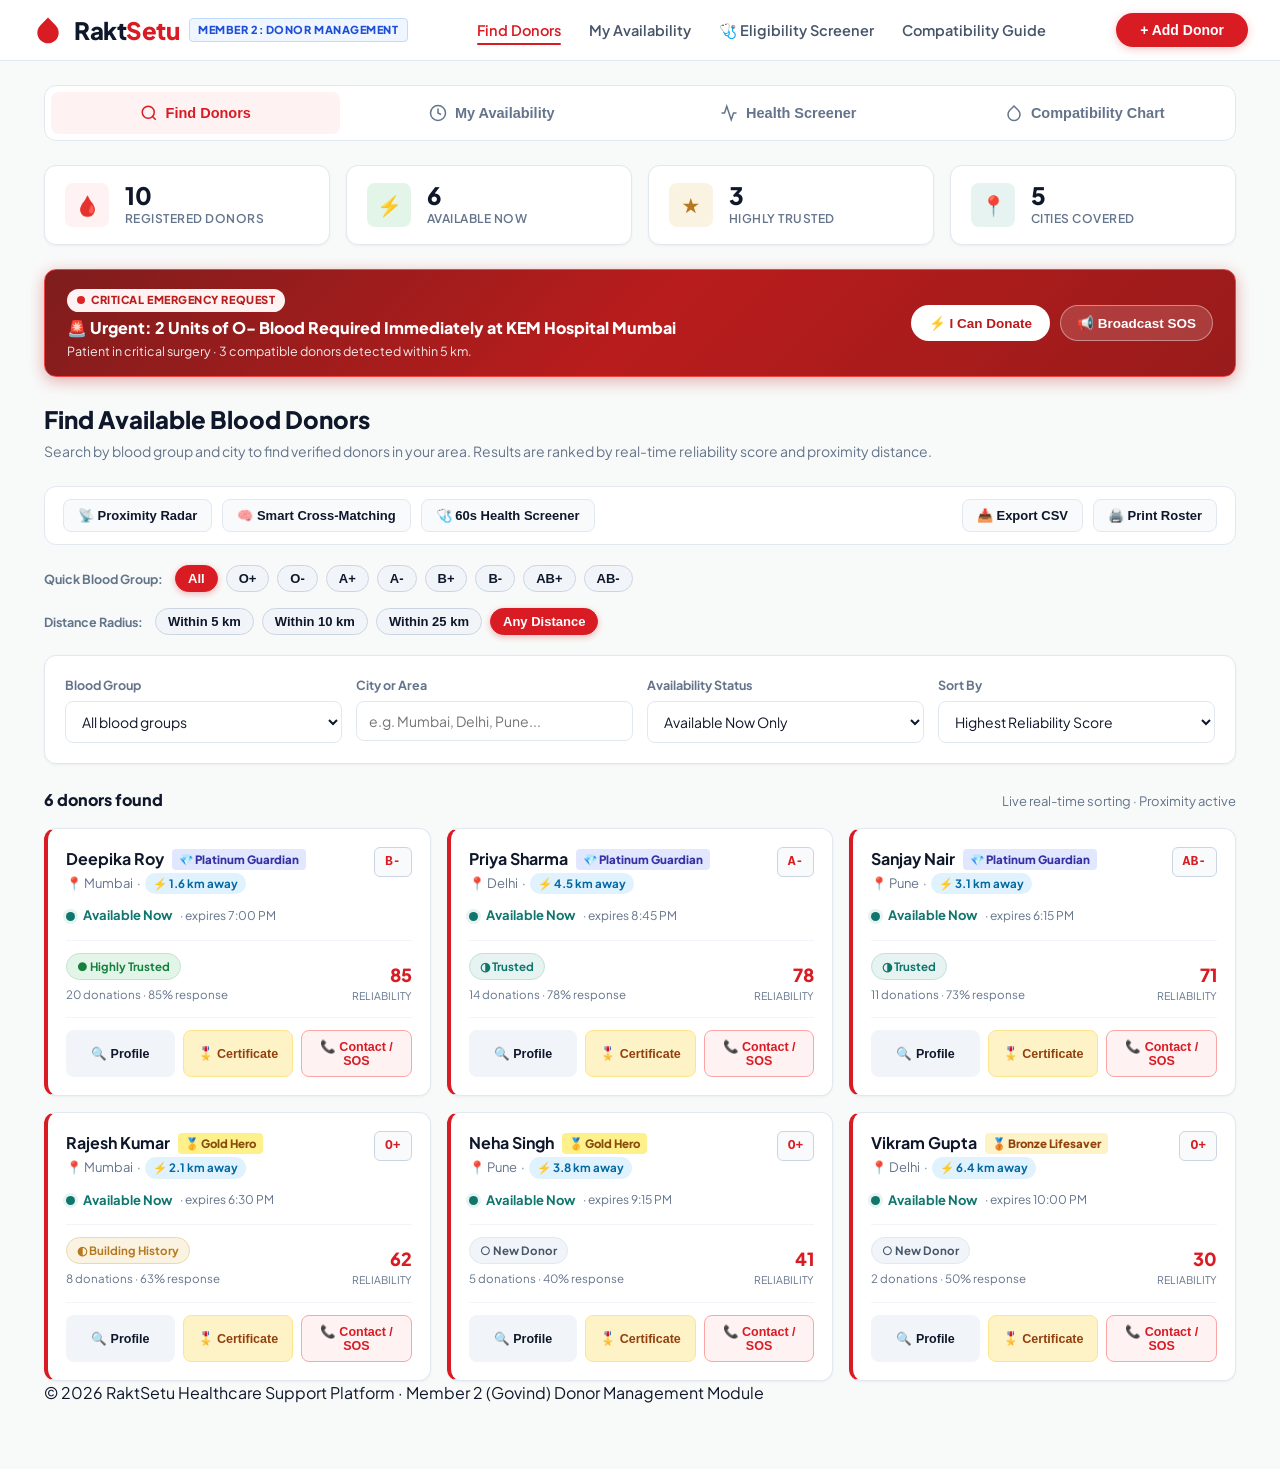
==== commit 2e758734: "feat(donor-mgmt): upgrade Donor Management for Evaluation 2 with compact health screener wizard, pro" ====
--- a/index.html
+++ b/index.html
@@ -1,11 +1,10 @@
 <!DOCTYPE html>
 <html lang="en">
- feature/govind
 <head>
   <meta charset="UTF-8" />
   <meta name="viewport" content="width=device-width, initial-scale=1.0" />
-  <title>RaktSetu — Blood Donation & Healthcare Support Platform</title>
-  <meta name="description" content="Connecting blood donors with those in need. RaktSetu makes blood donation and healthcare support simple, fast and effective." />
+  <title>RaktSetu — Donor Management Module (Member 2)</title>
+  <meta name="description" content="Connecting blood donors with those in need. RaktSetu Donor Management Module makes searching, tracking, and contacting blood donors fast and reliable." />
   <link rel="stylesheet" href="styles.css" />
 </head>
 <body>
@@ -16,14 +15,19 @@
       <a href="#" class="brand-logo" onclick="goTab('search'); return false;">
         <div class="logo-icon"></div>
         <div>Rakt<span class="highlight">Setu</span></div>
+        <span class="badge-member-tag">Member 2: Donor Management</span>
       </a>
 
       <ul class="nav-menu">
         <li><a class="nav-link active" data-nav="search" onclick="goTab('search')">Find Donors</a></li>
         <li><a class="nav-link" data-nav="myavail" onclick="goTab('myavail')">My Availability</a></li>
+        <li><a class="nav-link" onclick="openModal('screener')">🩺 Eligibility Screener</a></li>
+        <li><a class="nav-link" onclick="openModal('compat')">Compatibility Guide</a></li>
       </ul>
 
-
+      <div class="auth-actions">
+        <button class="btn-nav-solid" onclick="openModal('register')">+ Add Donor</button>
+      </div>
     </div>
   </header>
 
@@ -40,15 +44,157 @@
         <svg width="18" height="18" fill="none" stroke="currentColor" stroke-width="2" viewBox="0 0 24 24"><circle cx="12" cy="12" r="10"/><polyline points="12 6 12 12 16 14"/></svg>
         My Availability
       </button>
+      <button class="tab-btn" onclick="openModal('screener')">
+        <svg width="18" height="18" fill="none" stroke="currentColor" stroke-width="2" viewBox="0 0 24 24"><path d="M22 12h-4l-3 9L9 3l-3 9H2"/></svg>
+        Health Screener
+      </button>
+      <button class="tab-btn" onclick="openModal('compat')">
+        <svg width="18" height="18" fill="none" stroke="currentColor" stroke-width="2" viewBox="0 0 24 24"><path d="M12 2.69l5.66 5.66a8 8 0 1 1-11.31 0z"/></svg>
+        Compatibility Chart
+      </button>
+    </div>
+
+    <!-- Overview Stats Bar -->
+    <div class="stats-summary-bar">
+      <div class="summary-card">
+        <div class="summary-icon">🩸</div>
+        <div class="summary-info">
+          <div class="val" id="stat-total-donors">10</div>
+          <div class="lbl">Registered Donors</div>
+        </div>
+      </div>
+      <div class="summary-card">
+        <div class="summary-icon green">⚡</div>
+        <div class="summary-info">
+          <div class="val" id="stat-avail-donors">6</div>
+          <div class="lbl">Available Now</div>
+        </div>
+      </div>
+      <div class="summary-card">
+        <div class="summary-icon amber">★</div>
+        <div class="summary-info">
+          <div class="val" id="stat-trusted-donors">7</div>
+          <div class="lbl">Highly Trusted</div>
+        </div>
+      </div>
+      <div class="summary-card">
+        <div class="summary-icon teal">📍</div>
+        <div class="summary-info">
+          <div class="val" id="stat-cities-count">5</div>
+          <div class="lbl">Cities Covered</div>
+        </div>
+      </div>
     </div>
 
     <!-- ================= VIEW 1: FIND DONORS ================= -->
     <section class="page-view active" id="view-search">
+
+      <!-- 1. Real-time Emergency SOS Alert Banner -->
+      <div class="emergency-sos-banner">
+        <div>
+          <div class="sos-badge-pill">
+            <span class="sos-pulse-dot"></span>
+            Critical Emergency Request
+          </div>
+          <div style="font-size:16px; font-weight:800; margin-bottom:2px;">
+            🚨 Urgent: 2 Units of O- Blood Required Immediately at KEM Hospital Mumbai
+          </div>
+          <div style="font-size:12.5px; opacity:0.9;">
+            Patient in critical surgery · 3 compatible donors detected within 5 km.
+          </div>
+        </div>
+        <div class="sos-actions">
+          <button class="btn-sos-respond" onclick="respondToEmergencyAlert()">⚡ I Can Donate</button>
+          <button class="btn-sos-broadcast" onclick="broadcastEmergencyAlert()">📢 Broadcast SOS</button>
+        </div>
+      </div>
+
       <div class="view-header">
-        <h2>Find Available Donors</h2>
-        <p>Search by blood group and city to find available donors in your area. Results are sorted by reliability score.</p>
-      </div>
-
+        <h2>Find Available Blood Donors</h2>
+        <p>Search by blood group and city to find verified donors in your area. Results are ranked by real-time reliability score and proximity distance.</p>
+      </div>
+
+      <!-- 2. Advanced Feature Toolbar -->
+      <div class="donor-feature-toolbar">
+        <div class="toolbar-left">
+          <button id="btn-toggle-radar" class="toolbar-toggle-btn" onclick="toggleRadarScanner()">
+            📡 Proximity Radar
+          </button>
+          <button id="btn-toggle-compat" class="toolbar-toggle-btn" onclick="toggleSmartCrossMatching()">
+            🧠 Smart Cross-Matching
+          </button>
+          <button class="toolbar-toggle-btn" onclick="openModal('screener')">
+            🩺 60s Health Screener
+          </button>
+        </div>
+        <div class="toolbar-right">
+          <button class="toolbar-toggle-btn" onclick="exportDonorsCSV()">
+            📥 Export CSV
+          </button>
+          <button class="toolbar-toggle-btn" onclick="window.print()">
+            🖨️ Print Roster
+          </button>
+        </div>
+      </div>
+
+      <!-- 3. Proximity Radar Visual View -->
+      <div class="radar-scanner-card" id="radar-scanner-card">
+        <div class="radar-head">
+          <div class="radar-title">
+            <span style="color:#10B981;">📡</span>
+            Live Proximity Radar (Local Vicinity Scanner)
+          </div>
+          <div style="font-size:13px; color:#94A3B8;">
+            Center Hub: <b>Hospital / Patient Location</b> · Showing live GPS-simulated donors
+          </div>
+        </div>
+
+        <div class="radar-viewport">
+          <div class="radar-ring r1"></div>
+          <div class="radar-ring r2"></div>
+          <div class="radar-ring r3"></div>
+          <div class="radar-ring r4"></div>
+          <div class="radar-crosshair-v"></div>
+          <div class="radar-crosshair-h"></div>
+          <div class="radar-sweep"></div>
+          <div class="radar-center-hub" title="You / Hospital Location"></div>
+          <div id="radar-blips-container"></div>
+        </div>
+
+        <div style="display:flex; justify-content:space-between; align-items:center; margin-top:14px; font-size:12px; color:#94A3B8;">
+          <div style="display:flex; gap:16px;">
+            <span><span style="color:#10B981;">●</span> Available Now</span>
+            <span><span style="color:#64748B;">●</span> Offline / Unavailable</span>
+            <span><span style="color:#38BDF8;">●</span> Center: Hospital</span>
+          </div>
+          <div>Click any dot on the radar to view donor details</div>
+        </div>
+      </div>
+
+      <!-- Quick Blood Group Chips -->
+      <div class="chip-container" style="margin-bottom: 16px;">
+        <span class="chip-label">Quick Blood Group:</span>
+        <button class="blood-chip active" data-bg="" onclick="selectBloodChip(this, '')">All</button>
+        <button class="blood-chip" data-bg="O+" onclick="selectBloodChip(this, 'O+')">O+</button>
+        <button class="blood-chip" data-bg="O-" onclick="selectBloodChip(this, 'O-')">O-</button>
+        <button class="blood-chip" data-bg="A+" onclick="selectBloodChip(this, 'A+')">A+</button>
+        <button class="blood-chip" data-bg="A-" onclick="selectBloodChip(this, 'A-')">A-</button>
+        <button class="blood-chip" data-bg="B+" onclick="selectBloodChip(this, 'B+')">B+</button>
+        <button class="blood-chip" data-bg="B-" onclick="selectBloodChip(this, 'B-')">B-</button>
+        <button class="blood-chip" data-bg="AB+" onclick="selectBloodChip(this, 'AB+')">AB+</button>
+        <button class="blood-chip" data-bg="AB-" onclick="selectBloodChip(this, 'AB-')">AB-</button>
+      </div>
+
+      <!-- Distance Radius Filter Bar -->
+      <div class="chip-container" style="margin-bottom: 20px;">
+        <span class="chip-label">Distance Radius:</span>
+        <button class="blood-chip btn-dist-filter" data-km="5" onclick="setDistanceRadius(5)">Within 5 km</button>
+        <button class="blood-chip btn-dist-filter" data-km="10" onclick="setDistanceRadius(10)">Within 10 km</button>
+        <button class="blood-chip btn-dist-filter" data-km="25" onclick="setDistanceRadius(25)">Within 25 km</button>
+        <button class="blood-chip btn-dist-filter active" data-km="50" onclick="setDistanceRadius(50)">Any Distance</button>
+      </div>
+
+      <!-- Filters Card -->
       <div class="filters-card">
         <div class="filters-grid">
           <div class="filter-group">
@@ -61,49 +207,60 @@
           </div>
 
           <div class="filter-group">
-            <label>City</label>
-            <input type="text" id="f-city" class="form-control" placeholder="e.g., Mumbai, Delhi" oninput="runSearch()" />
+            <label>City or Area</label>
+            <input type="text" id="f-city" class="form-control" placeholder="e.g. Mumbai, Delhi, Pune..." oninput="runSearch()" />
           </div>
 
           <div class="filter-group">
-            <label>Availability</label>
+            <label>Availability Status</label>
             <select id="f-avail" class="form-control" onchange="runSearch()">
-              <option value="all">All donors</option>
-              <option value="available">Available now</option>
-              <option value="unavailable">Not available</option>
+              <option value="all">All Donors</option>
+              <option value="available" selected>Available Now Only</option>
+              <option value="unavailable">Not Available</option>
             </select>
           </div>
 
-          <div class="filter-group" style="display:flex; align-items:flex-end;">
-            <button class="btn-filter-search" onclick="runSearch()">Search Donors</button>
+          <div class="filter-group">
+            <label>Sort By</label>
+            <select id="f-sort" class="form-control" onchange="runSearch()">
+              <option value="score">Highest Reliability Score</option>
+              <option value="distance">Nearest Distance (km)</option>
+              <option value="accept">Highest Acceptance Rate</option>
+              <option value="matches">Most Donations</option>
+              <option value="name">Donor Name (A-Z)</option>
+            </select>
           </div>
         </div>
       </div>
 
       <div class="results-head">
         <div class="results-count" id="results-count">10 donors found</div>
-        <div class="results-sort">Sorted by reliability score</div>
+        <div class="results-sort">Live real-time sorting · Proximity active</div>
       </div>
 
       <div class="donor-grid" id="donor-grid"></div>
       
       <div class="empty-state" id="empty-state" style="display:none;">
         <h3>No matching donors found</h3>
-        <p>Try adjusting your blood group or city filters.</p>
+        <p>Try enabling <b>Smart Cross-Matching</b> or expanding your distance radius.</p>
+        <div style="display:flex; gap:10px; justify-content:center; margin-top:14px;">
+          <button class="btn-filter-search" style="width:auto;" onclick="toggleSmartCrossMatching()">🧠 Enable Cross-Matching</button>
+          <button class="btn-filter-search" style="width:auto; background:#475569;" onclick="setDistanceRadius(50)">Reset Distance</button>
+        </div>
       </div>
     </section>
 
-    <!-- ================= VIEW 3: MY AVAILABILITY ================= -->
+    <!-- ================= VIEW 2: MY AVAILABILITY ================= -->
     <section class="page-view" id="view-myavail">
       <div class="view-header">
-        <h2>My Donation Availability</h2>
-        <p>Manage when you're available to donate. Hospitals and patients only see you while your window is active.</p>
+        <h2>My Donation Availability Window</h2>
+        <p>Manage when you are on-call to donate blood. Hospitals and patients only see you in the active search list while your window is open.</p>
       </div>
 
       <div class="avail-layout">
-        <!-- Toggle card -->
+        <!-- Toggle Card -->
         <div class="card-box">
-          <h3>Donation Availability</h3>
+          <h3>Set Availability Window</h3>
 
           <div class="status-box" id="status-box">
             <div class="status-label">Current Status</div>
@@ -111,305 +268,281 @@
               <span class="status-dot" id="status-dot"></span>
               <span id="status-text">Not Available</span>
             </div>
-            <div class="status-sub" id="status-sub">Currently inactive</div>
+            <div class="status-sub" id="status-sub">Currently inactive · Not appearing in emergency search</div>
+          </div>
+
+          <div class="timer-box" id="timer-box" style="display:none;">
+            <div>
+              <div style="font-size:12px; font-weight:700; color:#92400E;">Active Window Remaining</div>
+              <div style="font-size:12px; color:#B45309;">Auto-expires for fresh listings</div>
+            </div>
+            <div class="timer-digits" id="timer-digits">05:59:45</div>
           </div>
 
           <div class="toast-banner" id="toast-banner"></div>
 
           <div class="form-group">
-            <label>Make me available for:</label>
+            <label>Choose duration to be on-call:</label>
             <div class="toggle-row">
               <select id="duration-select" class="form-control">
                 <option value="1">1 hour</option>
                 <option value="2">2 hours</option>
                 <option value="4">4 hours</option>
-                <option value="6" selected>6 hours</option>
+                <option value="6" selected>6 hours (Recommended)</option>
                 <option value="12">12 hours</option>
                 <option value="24">24 hours</option>
               </select>
-              <button class="btn-filter-search" style="width:auto; padding:10px 20px;" onclick="setAvailability()">Set</button>
+              <button class="btn-filter-search" style="width:auto; padding:10px 22px;" onclick="setAvailability()">Go Live</button>
             </div>
           </div>
 
           <button class="btn-secondary-outline" style="margin-bottom:18px;" onclick="expireAvailability()">Turn Off Availability Now</button>
 
           <div class="info-tip">
-            💡 <b>Tip:</b> Your availability automatically expires after the duration you set — the list always reflects "now", not "ever".
-          </div>
-        </div>
-
-        <!-- Right Column -->
+            💡 <b>Why dynamic availability matters:</b> In emergencies, contacting inactive donors wastes crucial minutes. RaktSetu automatically de-lists donors when their active window ends.
+          </div>
+        </div>
+
+        <!-- Right Column: Profile & Eligibility -->
         <div class="stack-vertical">
           <div class="card-box">
-            <h3>Your Profile</h3>
-            <div class="row-line"><span class="k">Name</span><span class="v">Rajesh Kumar</span></div>
-            <div class="row-line"><span class="k">Blood Group</span><span class="v mono" style="color:var(--primary-red);">O+</span></div>
-            <div class="row-line"><span class="k">City</span><span class="v">Mumbai</span></div>
-            <div class="row-line"><span class="k">Phone</span><span class="v">+91-9876543210</span></div>
+            <div style="display:flex; justify-content:space-between; align-items:center; margin-bottom:14px;">
+              <h3 style="margin:0;">My Profile Summary</h3>
+              <span class="badge-pill badge-trusted">◑ Trusted Donor</span>
+            </div>
+            <div class="row-line"><span class="k">Donor Name</span><span class="v">Govind Sharma</span></div>
+            <div class="row-line"><span class="k">Blood Group</span><span class="v mono" style="color:var(--primary-red); font-size:16px;">O+</span></div>
+            <div class="row-line"><span class="k">Registered City</span><span class="v">Mumbai</span></div>
+            <div class="row-line"><span class="k">Emergency Contact</span><span class="v">+91-9876543210</span></div>
           </div>
 
           <div class="card-box">
-            <h3>Donation History</h3>
-            <div class="status-label">Reliability Score</div>
+            <h3>Reliability Performance Score</h3>
+            <div class="status-label">Algorithm Score</div>
             <div style="display:flex; align-items:flex-end; gap:6px; margin:4px 0 6px;">
-              <span style="font-size:32px; font-weight:800; color:var(--primary-red);">62</span>
-              <span style="font-size:13px; color:var(--text-muted); margin-bottom:4px;">/ 100</span>
-            </div>
-            <div style="font-size:12px; color:var(--text-muted); margin-bottom:16px;">Based on response history to donation requests</div>
+              <span style="font-size:36px; font-weight:800; color:var(--primary-red);">78</span>
+              <span style="font-size:14px; color:var(--text-muted); margin-bottom:4px;">/ 100</span>
+            </div>
+            <div style="font-size:12px; color:var(--text-muted); margin-bottom:16px;">Calculated based on response rate, verified donations, and user feedback</div>
 
             <div class="stat-triple">
-              <div><div class="num">8</div><div class="lbl">Total Matches</div></div>
-              <div class="stat-accept"><div class="num">5</div><div class="lbl">Accepted</div></div>
-              <div><div class="num">2</div><div class="lbl">Declined</div></div>
+              <div><div class="num">12</div><div class="lbl">Total Requests</div></div>
+              <div class="stat-accept"><div class="num">10</div><div class="lbl">Accepted</div></div>
+              <div><div class="num">1</div><div class="lbl">Declined</div></div>
             </div>
 
             <div style="padding-top:14px; border-top:1px solid var(--border-color); margin-top:14px;">
-              <div style="font-size:13px; color:var(--text-muted); margin-bottom:4px;">Acceptance Rate</div>
-              <div class="progress-track"><div class="progress-fill" style="width:63%;"></div></div>
-              <div style="font-size:14px; font-weight:700;">63%</div>
+              <div style="font-size:13px; color:var(--text-muted); margin-bottom:4px;">Acceptance Rate (83%)</div>
+              <div class="progress-track"><div class="progress-fill" style="width:83%;"></div></div>
             </div>
           </div>
 
           <div class="card-box">
-            <h3>Donation Eligibility</h3>
+            <h3>Medical Eligibility Status</h3>
             <div style="background:var(--success-soft); border:1px solid #BFE6CB; border-radius:8px; padding:12px 14px;">
-              <div style="font-weight:700; color:var(--success-green);">✓ Eligible to donate</div>
-              <div style="font-size:13px; color:#1E8449; margin-top:2px;">It's been more than 90 days since your last donation.</div>
+              <div style="font-weight:700; color:var(--success-green);">✓ Eligible to Donate</div>
+              <div style="font-size:13px; color:#1E8449; margin-top:2px;">Last donated 98 days ago (Required cooldown: 90 days). Weight: 68 kg.</div>
             </div>
           </div>
         </div>
       </div>
     </section>
 
-    <!-- ================= VIEW 4: DONOR DETAIL ================= -->
+    <!-- ================= VIEW 3: DONOR DETAIL VIEW ================= -->
     <section class="page-view" id="view-detail">
       <!-- Dynamic populated via script.js -->
     </section>
 
     <!-- ================= FOOTER ================= -->
     <footer class="site-footer">
-      <p>© 2026 RaktSetu Healthcare Support Platform · Modern Modular Edition</p>
+      <p>© 2026 RaktSetu Healthcare Support Platform · Member 2 (Govind) Donor Management Module</p>
     </footer>
 
   </main>
 
+  <!-- ================= MODAL 1: REGISTER NEW DONOR ================= -->
+  <div class="modal-overlay" id="modal-register">
+    <div class="modal-card">
+      <button class="modal-close" onclick="closeModal('register')">✕</button>
+      <div class="modal-title">🩸 Register New Donor</div>
+      <div class="modal-sub">Add a verified donor to the RaktSetu network.</div>
+
+      <form id="form-register-donor" onsubmit="handleRegisterDonor(event)">
+        <div class="form-group">
+          <label>Full Name *</label>
+          <input type="text" id="reg-name" class="form-control" placeholder="e.g. Rahul Mehta" required />
+        </div>
+
+        <div style="display:grid; grid-template-columns:1fr 1fr; gap:12px;">
+          <div class="form-group">
+            <label>Blood Group *</label>
+            <select id="reg-bg" class="form-control" required>
+              <option value="O+">O+</option><option value="O-">O-</option>
+              <option value="A+">A+</option><option value="A-">A-</option>
+              <option value="B+">B+</option><option value="B-">B-</option>
+              <option value="AB+">AB+</option><option value="AB-">AB-</option>
+            </select>
+          </div>
+          <div class="form-group">
+            <label>City *</label>
+            <input type="text" id="reg-city" class="form-control" placeholder="e.g. Mumbai" required />
+          </div>
+        </div>
+
+        <div style="display:grid; grid-template-columns:1fr 1fr; gap:12px;">
+          <div class="form-group">
+            <label>Age (Years) *</label>
+            <input type="number" id="reg-age" class="form-control" placeholder="18 - 65" min="18" max="65" value="25" required />
+          </div>
+          <div class="form-group">
+            <label>Weight (kg) *</label>
+            <input type="number" id="reg-weight" class="form-control" placeholder="Min 50kg" min="50" max="150" value="62" required />
+          </div>
+        </div>
+
+        <div class="form-group">
+          <label>Contact Phone (10 digits) *</label>
+          <input type="tel" id="reg-phone" class="form-control" placeholder="e.g. 9876543210" pattern="[0-9]{10}" required />
+        </div>
+
+        <div class="form-group">
+          <label>Availability on Registration</label>
+          <select id="reg-avail" class="form-control">
+            <option value="true" selected>Available Now (6h window)</option>
+            <option value="false">Not Available Currently</option>
+          </select>
+        </div>
+
+        <button type="submit" class="btn-full-primary">+ Save & Register Donor</button>
+      </form>
+    </div>
+  </div>
+
+  <!-- ================= MODAL 2: CONTACT / EMERGENCY SOS ================= -->
+  <div class="modal-overlay" id="modal-contact">
+    <div class="modal-card">
+      <button class="modal-close" onclick="closeModal('contact')">✕</button>
+      <div class="modal-title">📞 Contact Blood Donor</div>
+      <div class="modal-sub" id="contact-donor-sub">Reach out directly for blood donation.</div>
+
+      <div style="background:#F8FAFC; border:1px solid #E2E8F0; border-radius:10px; padding:14px; margin-bottom:18px;">
+        <div style="font-size:18px; font-weight:800;" id="contact-donor-name">Donor Name</div>
+        <div style="display:flex; gap:10px; align-items:center; margin-top:4px;">
+          <span class="bg-badge mono" id="contact-donor-bg">O+</span>
+          <span style="font-size:13px; color:var(--text-muted);" id="contact-donor-city">📍 Mumbai</span>
+        </div>
+      </div>
+
+      <a id="btn-action-call" href="#" class="contact-option-btn contact-call">
+        <div class="contact-option-icon">📞</div>
+        <div>
+          <div>Direct Voice Call</div>
+          <div style="font-size:12px; color:var(--text-muted); font-weight:normal;" id="contact-phone-text">+91-9876543210</div>
+        </div>
+      </a>
+
+      <a id="btn-action-wa" href="#" target="_blank" class="contact-option-btn contact-wa">
+        <div class="contact-option-icon">💬</div>
+        <div>
+          <div>WhatsApp Message</div>
+          <div style="font-size:12px; color:var(--text-muted); font-weight:normal;">Send pre-filled emergency blood request</div>
+        </div>
+      </a>
+
+      <button type="button" class="contact-option-btn contact-sos" onclick="triggerSosPing()">
+        <div class="contact-option-icon">🚨</div>
+        <div>
+          <div>Send Immediate SOS Alert</div>
+          <div style="font-size:12px; color:var(--text-muted); font-weight:normal;">Broadcast urgent SMS notification to donor</div>
+        </div>
+      </button>
+    </div>
+  </div>
+
+  <!-- ================= MODAL 3: COMPATIBILITY GUIDE ================= -->
+  <div class="modal-overlay" id="modal-compat">
+    <div class="modal-card" style="max-width: 540px;">
+      <button class="modal-close" onclick="closeModal('compat')">✕</button>
+      <div class="modal-title">🩸 Blood Group Compatibility</div>
+      <div class="modal-sub">Reference guide for recipient and donor compatibility.</div>
+
+      <table style="width:100%; border-collapse:collapse; font-size:13px; text-align:left;">
+        <thead>
+          <tr style="border-bottom:2px solid var(--border-color); color:var(--text-muted);">
+            <th style="padding:8px;">Recipient</th>
+            <th style="padding:8px;">Can Receive From</th>
+            <th style="padding:8px;">Can Donate To</th>
+          </tr>
+        </thead>
+        <tbody>
+          <tr style="border-bottom:1px solid var(--border-light);"><td style="padding:8px; font-weight:800; color:var(--primary-red);">O-</td><td style="padding:8px;">O- only</td><td style="padding:8px; font-weight:700;">Everyone (Universal)</td></tr>
+          <tr style="border-bottom:1px solid var(--border-light);"><td style="padding:8px; font-weight:800; color:var(--primary-red);">O+</td><td style="padding:8px;">O+, O-</td><td style="padding:8px;">O+, A+, B+, AB+</td></tr>
+          <tr style="border-bottom:1px solid var(--border-light);"><td style="padding:8px; font-weight:800; color:var(--primary-red);">A-</td><td style="padding:8px;">A-, O-</td><td style="padding:8px;">A-, A+, AB-, AB+</td></tr>
+          <tr style="border-bottom:1px solid var(--border-light);"><td style="padding:8px; font-weight:800; color:var(--primary-red);">A+</td><td style="padding:8px;">A+, A-, O+, O-</td><td style="padding:8px;">A+, AB+</td></tr>
+          <tr style="border-bottom:1px solid var(--border-light);"><td style="padding:8px; font-weight:800; color:var(--primary-red);">B-</td><td style="padding:8px;">B-, O-</td><td style="padding:8px;">B-, B+, AB-, AB+</td></tr>
+          <tr style="border-bottom:1px solid var(--border-light);"><td style="padding:8px; font-weight:800; color:var(--primary-red);">B+</td><td style="padding:8px;">B+, B-, O+, O-</td><td style="padding:8px;">B+, AB+</td></tr>
+          <tr style="border-bottom:1px solid var(--border-light);"><td style="padding:8px; font-weight:800; color:var(--primary-red);">AB-</td><td style="padding:8px;">AB-, A-, B-, O-</td><td style="padding:8px;">AB-, AB+</td></tr>
+          <tr><td style="padding:8px; font-weight:800; color:var(--primary-red);">AB+</td><td style="padding:8px; font-weight:700;">Everyone (Universal)</td><td style="padding:8px;">AB+ only</td></tr>
+        </tbody>
+      </table>
+
+      <button class="btn-full-primary" style="margin-top:20px;" onclick="closeModal('compat')">Close Guide</button>
+    </div>
+  </div>
+
+  <!-- ================= MODAL 4: OFFICIAL CERTIFICATE ================= -->
+  <div class="modal-overlay" id="modal-certificate">
+    <div class="modal-card" style="max-width: 620px; padding:0; background:transparent; box-shadow:none;">
+      <div class="certificate-frame">
+        <button class="modal-close" style="top:12px; right:12px;" onclick="closeModal('certificate')">✕</button>
+        <div class="cert-header">National Blood Transfusion Network · Verified Donor Recognition</div>
+        <div class="cert-main-title">Certificate of Appreciation</div>
+        <p style="font-size:13px; color:#4B5563; margin-bottom:8px;">This certificate of life-saving honor is proudly presented to</p>
+
+        <div class="cert-recipient" id="cert-donor-name">Rajesh Kumar</div>
+
+        <p style="font-size:13.5px; color:#374151; max-width:440px; margin:0 auto 12px; line-height:1.6;">
+          In grateful recognition of your voluntary contribution as a certified blood donor (<span class="mono" style="font-weight:800; color:#B91C1C;" id="cert-donor-bg">O+</span>), having contributed:
+        </p>
+
+        <div style="font-size:16px; font-weight:800; color:#B45309;" id="cert-units-count">
+          8 Life-Saving Blood Units Donated
+        </div>
+
+        <div class="cert-gold-seal">★</div>
+
+        <div class="cert-footer-row">
+          <div style="text-align:left;">
+            <div style="font-size:11px; font-weight:700; color:#6B7280;" id="cert-id-text">ID: RS-2026-9041</div>
+            <div style="font-size:11px; color:#9CA3AF;" id="cert-issue-date">October 28, 2026</div>
+          </div>
+          <div>
+            <div style="font-family:serif; font-size:16px; font-weight:800; color:#1F2937;">Dr. A. K. Sen</div>
+            <div style="font-size:11px; color:#6B7280; border-top:1px solid #9CA3AF; padding-top:2px;">Medical Director, RaktSetu</div>
+          </div>
+        </div>
+
+        <div style="display:flex; gap:10px; justify-content:center; margin-top:20px;">
+          <button class="btn-filter-search" style="width:auto; padding:8px 20px;" onclick="printCertificate()">🖨️ Print Certificate</button>
+          <button class="btn-secondary-outline" style="width:auto; padding:8px 20px;" onclick="closeModal('certificate')">Close</button>
+        </div>
+      </div>
+    </div>
+  </div>
+
+  <!-- ================= MODAL 5: 60-SEC MEDICAL ELIGIBILITY SCREENER ================= -->
+  <div class="modal-overlay" id="modal-screener">
+    <div class="modal-card" style="max-width: 480px; padding: 24px 28px;">
+      <button class="modal-close" onclick="closeModal('screener')">✕</button>
+      <div class="modal-title">🩺 Medical Eligibility Screener</div>
+      <div class="modal-sub" style="margin-bottom:14px;">Instant 60-second donor health verification.</div>
+
+      <div id="screener-wizard-body">
+        <!-- Rendered dynamically via initScreenerWizard() in script.js -->
+      </div>
+    </div>
+  </div>
 
   <script src="script.js"></script>
 </body>
 </html>
-
-
-<head>
-    <meta charset="UTF-8">
-    <meta name="viewport" content="width=device-width, initial-scale=1.0">
-
-    <title>RaktSetu | Blood Donation Platform</title>
-
-    <link rel="stylesheet" href="css/style.css">
-</head>
-
-<body>
-
-    <!-- Navbar -->
-    <header class="navbar">
-
-        <div class="logo">
-            <span>🩸</span>
-            Rakt<span>Setu</span>
-        </div>
-
-        <nav>
-            <a href="index.html" class="active">Home</a>
-            <a href="#">About</a>
-            <a href="#">Donor</a>
-            <a href="#">Hospital</a>
-            <a href="#">Emergency</a>
-            <a href="#">Contact</a>
-        </nav>
-
-        <div class="nav-buttons">
-            <a href="pages/auth/login.html" class="login-btn">Login</a>
-            <a href="pages/auth/role-selection.html" class="signup-btn">Sign Up</a>
-        </div>
-
-    </header>
-
-
-    <!-- Hero Section -->
-    <section class="hero">
-
-        <div class="hero-content">
-
-            <p class="small-heading">
-                BE A HERO &nbsp; • &nbsp; DONATE BLOOD
-            </p>
-
-            <h1>
-                Connecting <span>Blood Donors</span>
-                <br>
-                with Those in Need
-            </h1>
-
-            <p class="hero-text">
-                RaktSetu makes blood donation and healthcare
-                support simple, fast and effective.
-            </p>
-
-            <div class="hero-buttons">
-
-                <a href="pages/auth/role-selection.html" class="primary-btn">
-                    🩸 &nbsp; Donate Blood →
-                </a>
-
-                <a href="#" class="secondary-btn">
-                    🔍 &nbsp; Find Donors
-                </a>
-
-            </div>
-
-        </div>
-
-
-        <!-- Blood Illustration -->
-        <div class="hero-image">
-
-            <div class="blood-bag">
-                <div class="blood-bag-top"></div>
-
-                <div class="bag-label">
-                    🩸
-                    <br>
-                    <small>Save Lives</small>
-                    <br>
-                    <small>Donate Blood</small>
-                </div>
-
-                <div class="blood"></div>
-            </div>
-
-            <div class="heart-line">♡</div>
-
-            <div class="drop-text">
-                Every<br>
-                Drop<br>
-                Counts
-                <span>♡</span>
-            </div>
-
-        </div>
-
-    </section>
-
-
-    <!-- Feature Cards -->
-    <section class="features">
-
-        <div class="feature-card">
-            <div class="feature-icon">🩸</div>
-
-            <div>
-                <h3>Save Lives</h3>
-                <p>Your donation matters</p>
-            </div>
-
-            <span class="arrow">→</span>
-        </div>
-
-
-        <div class="feature-card">
-            <div class="feature-icon">👤</div>
-
-            <div>
-                <h3>Find Donors</h3>
-                <p>Quick & easy search</p>
-            </div>
-
-            <span class="arrow">→</span>
-        </div>
-
-
-        <div class="feature-card">
-            <div class="feature-icon">🏥</div>
-
-            <div>
-                <h3>Hospital Support</h3>
-                <p>Real-time blood stock</p>
-            </div>
-
-            <span class="arrow">→</span>
-        </div>
-
-
-        <div class="feature-card">
-            <div class="feature-icon">👥</div>
-
-            <div>
-                <h3>Build Community</h3>
-                <p>Together we can</p>
-            </div>
-
-            <span class="arrow">→</span>
-        </div>
-
-    </section>
-
-
-    <!-- Impact Section -->
-    <section class="impact">
-
-        <div class="impact-text">
-
-            <p class="small-heading">OUR IMPACT</p>
-
-            <h2>
-                A small step from you
-                can make a <span>big difference.</span>
-            </h2>
-
-            <p>
-                Every blood donation saves lives.
-                Together we can build a healthier
-                and stronger community.
-            </p>
-
-        </div>
-
-
-        <div class="stats">
-
-            <div class="stat">
-                <div>👥</div>
-                <h3>5,240+</h3>
-                <p>Total Donors</p>
-            </div>
-
-            <div class="stat">
-                <div>🏥</div>
-                <h3>120+</h3>
-                <p>Partner Hospitals</p>
-            </div>
-
-            <div class="stat">
-                <div>❤️</div>
-                <h3>8,900+</h3>
-                <p>Lives Helped</p>
-            </div>
-
-            <div class="stat">
-                <div>🩸</div>
-                <h3>24/7</h3>
-                <p>Emergency Support</p>
-            </div>
-
-        </div>
-
-    </section>
-
-
-    <footer>
-        <p>© 2026 RaktSetu | Every Drop Counts ❤️</p>
-    </footer>
-
-</body>
-</html>
-dev
--- a/styles.css
+++ b/styles.css
@@ -952,11 +952,13 @@
 .modal-card {
   background: var(--surface-white);
   border-radius: var(--radius-lg);
-  padding: 32px;
-  max-width: 440px;
+  padding: 28px;
+  max-width: 460px;
   width: 100%;
   box-shadow: var(--shadow-lg);
   position: relative;
+  max-height: 88vh;
+  overflow-y: auto;
 }
 
 .modal-close {
@@ -1010,6 +1012,776 @@
 
 .btn-full-primary:hover {
   background: var(--primary-red-hover);
+}
+
+/* ================= MEMBER 2 ENHANCEMENTS: DONOR MANAGEMENT ================= */
+.stats-summary-bar {
+  display: grid;
+  grid-template-columns: repeat(4, 1fr);
+  gap: 16px;
+  margin-bottom: 24px;
+}
+
+.summary-card {
+  background: var(--surface-white);
+  border: 1px solid var(--border-color);
+  border-radius: var(--radius-md);
+  padding: 16px 20px;
+  display: flex;
+  align-items: center;
+  gap: 16px;
+  box-shadow: var(--shadow-sm);
+  transition: transform 0.2s ease, box-shadow 0.2s ease;
+}
+
+.summary-card:hover {
+  transform: translateY(-2px);
+  box-shadow: var(--shadow-md);
+}
+
+.summary-icon {
+  width: 44px;
+  height: 44px;
+  border-radius: var(--radius-sm);
+  display: flex;
+  align-items: center;
+  justify-content: center;
+  font-size: 20px;
+  background: var(--primary-red-soft);
+  color: var(--primary-red);
+}
+
+.summary-icon.green {
+  background: var(--success-soft);
+  color: var(--success-green);
+}
+
+.summary-icon.teal {
+  background: var(--teal-soft);
+  color: var(--teal-green);
+}
+
+.summary-icon.amber {
+  background: var(--amber-soft);
+  color: var(--amber-gold);
+}
+
+.summary-info .val {
+  font-size: 24px;
+  font-weight: 800;
+  color: var(--text-dark);
+  line-height: 1.1;
+}
+
+.summary-info .lbl {
+  font-size: 12px;
+  font-weight: 600;
+  color: var(--text-muted);
+  text-transform: uppercase;
+  letter-spacing: 0.04em;
+  margin-top: 2px;
+}
+
+.chip-container {
+  display: flex;
+  flex-wrap: wrap;
+  gap: 8px;
+  margin-top: 10px;
+  align-items: center;
+}
+
+.chip-label {
+  font-size: 12.5px;
+  font-weight: 700;
+  color: var(--text-muted);
+  margin-right: 4px;
+}
+
+.blood-chip {
+  padding: 5px 12px;
+  border-radius: var(--radius-pill);
+  font-size: 13px;
+  font-weight: 700;
+  background: #F1F5F9;
+  border: 1px solid #CBD5E1;
+  color: var(--text-dark);
+  cursor: pointer;
+  transition: all 0.2s ease;
+}
+
+.blood-chip:hover {
+  background: #E2E8F0;
+  border-color: var(--primary-red-border);
+}
+
+.blood-chip.active {
+  background: var(--primary-red);
+  color: #FFFFFF;
+  border-color: var(--primary-red);
+  box-shadow: 0 2px 6px rgba(217, 27, 36, 0.3);
+}
+
+.donor-card-actions {
+  display: flex;
+  gap: 8px;
+  margin-top: 14px;
+  padding-top: 12px;
+  border-top: 1px solid var(--border-light);
+}
+
+.btn-card-action {
+  flex: 1;
+  padding: 8px 10px;
+  font-size: 12.5px;
+  font-weight: 700;
+  border-radius: var(--radius-sm);
+  text-align: center;
+  cursor: pointer;
+  border: none;
+  transition: all 0.2s ease;
+  text-decoration: none;
+  display: inline-flex;
+  align-items: center;
+  justify-content: center;
+  gap: 6px;
+}
+
+.btn-card-view {
+  background: #F1F5F9;
+  color: var(--text-dark);
+}
+
+.btn-card-view:hover {
+  background: #E2E8F0;
+}
+
+.btn-card-contact {
+  background: var(--primary-red-soft);
+  color: var(--primary-red);
+  border: 1px solid var(--primary-red-border);
+}
+
+.btn-card-contact:hover {
+  background: var(--primary-red);
+  color: #FFFFFF;
+}
+
+.badge-member-tag {
+  background: #EFF6FF;
+  border: 1px solid #BFDBFE;
+  color: #1D4ED8;
+  font-size: 11px;
+  font-weight: 800;
+  padding: 3px 8px;
+  border-radius: 4px;
+  text-transform: uppercase;
+  letter-spacing: 0.05em;
+}
+
+/* Contact modal styling */
+.contact-option-btn {
+  display: flex;
+  align-items: center;
+  gap: 14px;
+  width: 100%;
+  padding: 14px 18px;
+  border-radius: var(--radius-md);
+  border: 1.5px solid var(--border-color);
+  background: var(--surface-white);
+  color: var(--text-dark);
+  font-size: 14px;
+  font-weight: 700;
+  text-decoration: none;
+  margin-bottom: 12px;
+  transition: all 0.2s ease;
+  cursor: pointer;
+}
+
+.contact-option-btn:hover {
+  border-color: var(--primary-red);
+  transform: translateX(4px);
+  background: #FFFBFB;
+}
+
+.contact-option-icon {
+  width: 36px;
+  height: 36px;
+  border-radius: var(--radius-pill);
+  display: flex;
+  align-items: center;
+  justify-content: center;
+  font-size: 18px;
+}
+
+.contact-call .contact-option-icon { background: #E0F2FE; color: #0284C7; }
+.contact-wa .contact-option-icon { background: #DCFCE7; color: #16A34A; }
+.contact-sos .contact-option-icon { background: #FEE2E2; color: #DC2626; }
+
+.timer-box {
+  background: #FFFBEB;
+  border: 1px solid #FDE68A;
+  border-radius: var(--radius-sm);
+  padding: 12px 16px;
+  margin-bottom: 16px;
+  display: flex;
+  align-items: center;
+  justify-content: space-between;
+}
+
+.timer-digits {
+  font-family: monospace;
+  font-size: 18px;
+  font-weight: 800;
+  color: #B45309;
+}
+
+/* ================= ADVANCED DONOR MANAGEMENT FEATURES ================= */
+
+/* 1. Emergency SOS Broadcast Banner */
+.emergency-sos-banner {
+  background: linear-gradient(135deg, #7F1D1D 0%, #B91C1C 50%, #991B1B 100%);
+  color: #FFFFFF;
+  border-radius: var(--radius-md);
+  padding: 16px 22px;
+  margin-bottom: 24px;
+  display: flex;
+  align-items: center;
+  justify-content: space-between;
+  gap: 16px;
+  box-shadow: 0 4px 16px rgba(185, 28, 28, 0.35);
+  border: 1px solid #EF4444;
+  position: relative;
+  overflow: hidden;
+}
+
+.emergency-sos-banner::before {
+  content: '';
+  position: absolute;
+  top: 0; left: -100%;
+  width: 100%; height: 100%;
+  background: linear-gradient(90deg, transparent, rgba(255,255,255,0.15), transparent);
+  animation: shimmerSweep 3s infinite;
+}
+
+@keyframes shimmerSweep {
+  0% { left: -100%; }
+  100% { left: 200%; }
+}
+
+.sos-badge-pill {
+  display: inline-flex;
+  align-items: center;
+  gap: 6px;
+  background: #FEF2F2;
+  color: #B91C1C;
+  font-size: 11px;
+  font-weight: 800;
+  padding: 3px 10px;
+  border-radius: var(--radius-pill);
+  text-transform: uppercase;
+  letter-spacing: 0.05em;
+  margin-bottom: 4px;
+}
+
+.sos-pulse-dot {
+  width: 8px; height: 8px;
+  background: #DC2626;
+  border-radius: 50%;
+  box-shadow: 0 0 0 0 rgba(220, 38, 38, 0.7);
+  animation: pulseRed 1.4s infinite;
+}
+
+@keyframes pulseRed {
+  0% { box-shadow: 0 0 0 0 rgba(220, 38, 38, 0.7); }
+  70% { box-shadow: 0 0 0 8px rgba(220, 38, 38, 0); }
+  100% { box-shadow: 0 0 0 0 rgba(220, 38, 38, 0); }
+}
+
+.sos-actions {
+  display: flex;
+  align-items: center;
+  gap: 10px;
+  flex-shrink: 0;
+}
+
+.btn-sos-respond {
+  background: #FFFFFF;
+  color: #B91C1C;
+  font-weight: 800;
+  font-size: 13.5px;
+  padding: 10px 18px;
+  border-radius: var(--radius-pill);
+  border: none;
+  cursor: pointer;
+  transition: transform 0.2s ease, box-shadow 0.2s ease;
+}
+
+.btn-sos-respond:hover {
+  transform: translateY(-2px);
+  box-shadow: 0 4px 12px rgba(0,0,0,0.25);
+}
+
+.btn-sos-broadcast {
+  background: rgba(255, 255, 255, 0.15);
+  color: #FFFFFF;
+  font-weight: 700;
+  font-size: 13.5px;
+  padding: 9px 16px;
+  border-radius: var(--radius-pill);
+  border: 1px solid rgba(255,255,255,0.4);
+  cursor: pointer;
+  transition: background 0.2s ease;
+}
+
+.btn-sos-broadcast:hover {
+  background: rgba(255, 255, 255, 0.25);
+}
+
+/* 2. Interactive Feature Toolbar */
+.donor-feature-toolbar {
+  display: flex;
+  flex-wrap: wrap;
+  align-items: center;
+  justify-content: space-between;
+  gap: 12px;
+  background: var(--surface-white);
+  border: 1px solid var(--border-color);
+  border-radius: var(--radius-md);
+  padding: 12px 18px;
+  margin-bottom: 20px;
+}
+
+.toolbar-left, .toolbar-right {
+  display: flex;
+  align-items: center;
+  gap: 10px;
+  flex-wrap: wrap;
+}
+
+.toolbar-toggle-btn {
+  display: inline-flex;
+  align-items: center;
+  gap: 8px;
+  padding: 8px 14px;
+  font-size: 13px;
+  font-weight: 700;
+  border-radius: var(--radius-sm);
+  border: 1px solid var(--border-color);
+  background: #F8FAFC;
+  color: var(--text-dark);
+  cursor: pointer;
+  transition: all 0.2s ease;
+}
+
+.toolbar-toggle-btn:hover {
+  background: #F1F5F9;
+  border-color: #94A3B8;
+}
+
+.toolbar-toggle-btn.active {
+  background: var(--primary-red-soft);
+  color: var(--primary-red);
+  border-color: var(--primary-red-border);
+}
+
+/* 3. Proximity Radar Scanner */
+.radar-scanner-card {
+  background: #090D16;
+  border-radius: var(--radius-lg);
+  padding: 24px;
+  margin-bottom: 24px;
+  border: 1px solid #1E293B;
+  color: #F8FAFC;
+  position: relative;
+  overflow: hidden;
+  display: none;
+}
+
+.radar-scanner-card.active {
+  display: block;
+  animation: fadeIn 0.3s ease;
+}
+
+.radar-head {
+  display: flex;
+  align-items: center;
+  justify-content: space-between;
+  margin-bottom: 20px;
+}
+
+.radar-title {
+  font-size: 18px;
+  font-weight: 800;
+  display: flex;
+  align-items: center;
+  gap: 10px;
+}
+
+.radar-viewport {
+  position: relative;
+  width: 100%;
+  height: 320px;
+  background: radial-gradient(circle, #0F172A 0%, #020617 100%);
+  border-radius: var(--radius-md);
+  border: 1px solid #1E293B;
+  display: flex;
+  align-items: center;
+  justify-content: center;
+  overflow: hidden;
+}
+
+/* Concentric rings */
+.radar-ring {
+  position: absolute;
+  border-radius: 50%;
+  border: 1px solid rgba(16, 185, 129, 0.2);
+}
+.radar-ring.r1 { width: 80px; height: 80px; }
+.radar-ring.r2 { width: 160px; height: 160px; }
+.radar-ring.r3 { width: 240px; height: 240px; }
+.radar-ring.r4 { width: 300px; height: 300px; border-style: dashed; border-color: rgba(16, 185, 129, 0.15); }
+
+/* Crosshairs */
+.radar-crosshair-v {
+  position: absolute;
+  top: 0; bottom: 0; left: 50%;
+  width: 1px;
+  background: rgba(16, 185, 129, 0.15);
+}
+.radar-crosshair-h {
+  position: absolute;
+  left: 0; right: 0; top: 50%;
+  height: 1px;
+  background: rgba(16, 185, 129, 0.15);
+}
+
+/* Sweep effect */
+.radar-sweep {
+  position: absolute;
+  width: 300px; height: 300px;
+  border-radius: 50%;
+  background: conic-gradient(from 0deg, rgba(16, 185, 129, 0.35) 0deg, rgba(16, 185, 129, 0) 60deg);
+  animation: radarSpin 4s linear infinite;
+}
+
+@keyframes radarSpin {
+  from { transform: rotate(0deg); }
+  to { transform: rotate(360deg); }
+}
+
+/* Center Hospital Blip */
+.radar-center-hub {
+  width: 14px; height: 14px;
+  background: #38BDF8;
+  border-radius: 50%;
+  position: relative;
+  z-index: 10;
+  box-shadow: 0 0 12px #38BDF8;
+}
+
+/* Live Donor Blips */
+.radar-blip {
+  position: absolute;
+  width: 14px; height: 14px;
+  border-radius: 50%;
+  z-index: 20;
+  cursor: pointer;
+  transition: transform 0.2s ease;
+}
+
+.radar-blip:hover {
+  transform: scale(1.6);
+}
+
+.radar-blip.available {
+  background: #10B981;
+  box-shadow: 0 0 10px #10B981;
+}
+
+.radar-blip.unavailable {
+  background: #64748B;
+}
+
+.radar-blip-label {
+  position: absolute;
+  top: -24px; left: 50%;
+  transform: translateX(-50%);
+  background: rgba(15, 23, 42, 0.9);
+  color: #FFFFFF;
+  font-size: 10.5px;
+  font-weight: 700;
+  padding: 2px 6px;
+  border-radius: 4px;
+  white-space: nowrap;
+  pointer-events: none;
+  border: 1px solid #334155;
+}
+
+/* 4. Donor Card Distance & Compatibility Badges */
+.distance-pill {
+  font-size: 11.5px;
+  font-weight: 700;
+  color: #0369A1;
+  background: #E0F2FE;
+  padding: 2px 8px;
+  border-radius: var(--radius-pill);
+  display: inline-flex;
+  align-items: center;
+  gap: 4px;
+}
+
+.compat-badge {
+  font-size: 11px;
+  font-weight: 800;
+  padding: 3px 8px;
+  border-radius: 4px;
+  text-transform: uppercase;
+  letter-spacing: 0.04em;
+}
+
+.compat-exact {
+  background: #DCFCE7;
+  color: #15803D;
+  border: 1px solid #86EFAC;
+}
+
+.compat-universal {
+  background: #FEF3C7;
+  color: #B45309;
+  border: 1px solid #FCD34D;
+}
+
+.compat-cross {
+  background: #EDE9FE;
+  color: #6D28D9;
+  border: 1px solid #C4B5FD;
+}
+
+.rank-badge {
+  display: inline-flex;
+  align-items: center;
+  gap: 4px;
+  font-size: 11.5px;
+  font-weight: 800;
+  padding: 2px 7px;
+  border-radius: 4px;
+}
+.rank-bronze { background: #FEF3C7; color: #92400E; }
+.rank-silver { background: #F1F5F9; color: #475569; }
+.rank-gold { background: #FEF08A; color: #854D0E; }
+.rank-platinum { background: #E0E7FF; color: #3730A3; }
+
+/* 5. Official Certificate Modal */
+.certificate-frame {
+  background: #FFFEFA;
+  border: 10px solid #B45309;
+  outline: 3px solid #FDE68A;
+  padding: 32px 36px;
+  border-radius: 8px;
+  text-align: center;
+  position: relative;
+  box-shadow: 0 10px 30px rgba(0,0,0,0.15);
+  color: #1F2937;
+}
+
+.cert-header {
+  font-size: 12px;
+  font-weight: 800;
+  letter-spacing: 0.15em;
+  color: #92400E;
+  text-transform: uppercase;
+  margin-bottom: 4px;
+}
+
+.cert-main-title {
+  font-size: 26px;
+  font-weight: 900;
+  color: #B91C1C;
+  font-family: serif;
+  letter-spacing: -0.01em;
+  margin-bottom: 12px;
+}
+
+.cert-recipient {
+  font-size: 28px;
+  font-weight: 800;
+  color: #111827;
+  border-bottom: 2px solid #E5E7EB;
+  display: inline-block;
+  padding: 0 24px 6px;
+  margin: 10px 0 14px;
+  font-family: var(--font-handwriting), cursive;
+}
+
+.cert-gold-seal {
+  width: 64px; height: 64px;
+  background: radial-gradient(circle, #FCD34D 0%, #D97706 100%);
+  border-radius: 50%;
+  display: inline-flex;
+  align-items: center;
+  justify-content: center;
+  font-size: 26px;
+  box-shadow: 0 4px 10px rgba(217, 119, 6, 0.4);
+  border: 2px dashed #FFFBEB;
+  margin-top: 10px;
+}
+
+.cert-footer-row {
+  display: flex;
+  justify-content: space-between;
+  align-items: flex-end;
+  margin-top: 24px;
+  padding-top: 18px;
+  border-top: 1px solid #E5E7EB;
+}
+
+/* 6. Medical Eligibility Screener Modal */
+.screener-question-card {
+  background: #F8FAFC;
+  border: 1.5px solid #E2E8F0;
+/* 6. Medical Eligibility Stepper Wizard (Compact & Laptop-Friendly) */
+.screener-stepper-container {
+  padding: 6px 0;
+}
+
+.screener-progress-wrap {
+  margin-bottom: 20px;
+}
+
+.screener-progress-bar {
+  background: #E2E8F0;
+  height: 6px;
+  border-radius: var(--radius-pill);
+  overflow: hidden;
+  margin-bottom: 8px;
+}
+
+.screener-progress-fill {
+  background: var(--primary-red);
+  height: 100%;
+  border-radius: var(--radius-pill);
+  transition: width 0.3s ease;
+}
+
+.screener-step-meta {
+  display: flex;
+  justify-content: space-between;
+  font-size: 12px;
+  font-weight: 700;
+  color: var(--text-muted);
+}
+
+.screener-question-box {
+  background: #F8FAFC;
+  border: 1.5px solid #E2E8F0;
+  border-radius: var(--radius-md);
+  padding: 20px;
+  text-align: center;
+  margin-bottom: 20px;
+}
+
+.screener-q-icon {
+  font-size: 36px;
+  margin-bottom: 8px;
+}
+
+.screener-q-heading {
+  font-size: 16px;
+  font-weight: 800;
+  color: var(--text-dark);
+  margin-bottom: 6px;
+  line-height: 1.4;
+}
+
+.screener-q-desc {
+  font-size: 13px;
+  color: var(--text-muted);
+}
+
+.screener-choice-grid {
+  display: grid;
+  grid-template-columns: 1fr 1fr;
+  gap: 12px;
+  margin-bottom: 16px;
+}
+
+.btn-screener-choice {
+  display: flex;
+  flex-direction: column;
+  align-items: center;
+  justify-content: center;
+  gap: 6px;
+  padding: 16px 14px;
+  border-radius: var(--radius-md);
+  font-size: 14px;
+  font-weight: 700;
+  cursor: pointer;
+  transition: all 0.2s ease;
+  border: 2px solid transparent;
+}
+
+.btn-screener-yes {
+  background: #F0FDF4;
+  color: #166534;
+  border-color: #BBF7D0;
+}
+
+.btn-screener-yes:hover {
+  background: #DCFCE7;
+  border-color: #22C55E;
+  transform: translateY(-2px);
+  box-shadow: 0 4px 12px rgba(34, 197, 94, 0.2);
+}
+
+.btn-screener-no {
+  background: #FEF2F2;
+  color: #991B1B;
+  border-color: #FECACA;
+}
+
+.btn-screener-no:hover {
+  background: #FEE2E2;
+  border-color: #EF4444;
+  transform: translateY(-2px);
+  box-shadow: 0 4px 12px rgba(239, 68, 68, 0.2);
+}
+
+.screener-nav-row {
+  display: flex;
+  justify-content: space-between;
+  align-items: center;
+}
+
+.btn-screener-prev {
+  background: transparent;
+  border: none;
+  font-size: 13px;
+  font-weight: 700;
+  color: var(--text-muted);
+  cursor: pointer;
+  display: inline-flex;
+  align-items: center;
+  gap: 4px;
+}
+
+.btn-screener-prev:hover {
+  color: var(--text-dark);
+}
+
+.screener-result-card {
+  padding: 24px;
+  border-radius: var(--radius-md);
+  text-align: center;
+}
+
+.screener-pass {
+  background: #F0FDF4;
+  border: 1.5px solid #86EFAC;
+}
+
+.screener-cooldown {
+  background: #FFFBEB;
+  border: 1.5px solid #FCD34D;
 }
 
 /* Footer */
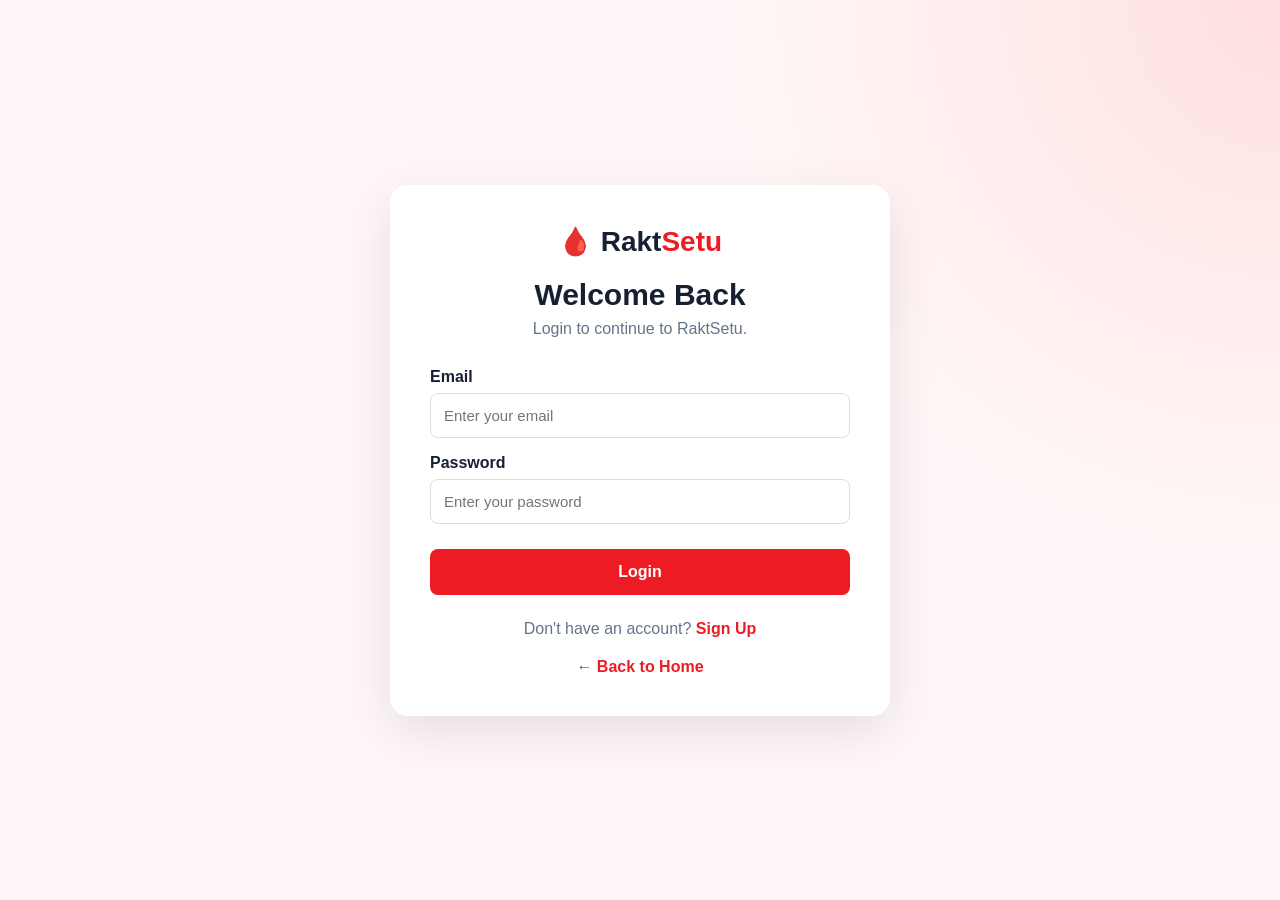
==== commit 24b6a89b: "Fix: unified navbar, professional icons, toast fix, auth flow, all members pages linked" ====
--- a/index.html
+++ b/index.html
@@ -1,12 +1,24 @@
 <!DOCTYPE html>
 <html lang="en">
+
 <head>
   <meta charset="UTF-8" />
   <meta name="viewport" content="width=device-width, initial-scale=1.0" />
   <title>RaktSetu — Donor Management Module (Member 2)</title>
-  <meta name="description" content="Connecting blood donors with those in need. RaktSetu Donor Management Module makes searching, tracking, and contacting blood donors fast and reliable." />
+  <meta name="description"
+    content="Connecting blood donors with those in need. RaktSetu Donor Management Module makes searching, tracking, and contacting blood donors fast and reliable." />
   <link rel="stylesheet" href="styles.css" />
+  <script>
+    // ✅ Auth Guard — Login nahi hai toh login page pe bhejo
+    (function() {
+      var user = localStorage.getItem('currentUser');
+      if (!user) {
+        window.location.replace('pages/auth/login.html');
+      }
+    })();
+  </script>
 </head>
+
 <body>
 
   <!-- ================= SITE HEADER ================= -->
@@ -37,19 +49,29 @@
     <!-- Section Navigation Tabs -->
     <div class="section-nav-tabs">
       <button class="tab-btn active" data-tab="search" onclick="goTab('search')">
-        <svg width="18" height="18" fill="none" stroke="currentColor" stroke-width="2" viewBox="0 0 24 24"><circle cx="11" cy="11" r="8"/><path d="M21 21l-4.35-4.35"/></svg>
+        <svg width="18" height="18" fill="none" stroke="currentColor" stroke-width="2" viewBox="0 0 24 24">
+          <circle cx="11" cy="11" r="8" />
+          <path d="M21 21l-4.35-4.35" />
+        </svg>
         Find Donors
       </button>
       <button class="tab-btn" data-tab="myavail" onclick="goTab('myavail')">
-        <svg width="18" height="18" fill="none" stroke="currentColor" stroke-width="2" viewBox="0 0 24 24"><circle cx="12" cy="12" r="10"/><polyline points="12 6 12 12 16 14"/></svg>
+        <svg width="18" height="18" fill="none" stroke="currentColor" stroke-width="2" viewBox="0 0 24 24">
+          <circle cx="12" cy="12" r="10" />
+          <polyline points="12 6 12 12 16 14" />
+        </svg>
         My Availability
       </button>
       <button class="tab-btn" onclick="openModal('screener')">
-        <svg width="18" height="18" fill="none" stroke="currentColor" stroke-width="2" viewBox="0 0 24 24"><path d="M22 12h-4l-3 9L9 3l-3 9H2"/></svg>
+        <svg width="18" height="18" fill="none" stroke="currentColor" stroke-width="2" viewBox="0 0 24 24">
+          <path d="M22 12h-4l-3 9L9 3l-3 9H2" />
+        </svg>
         Health Screener
       </button>
       <button class="tab-btn" onclick="openModal('compat')">
-        <svg width="18" height="18" fill="none" stroke="currentColor" stroke-width="2" viewBox="0 0 24 24"><path d="M12 2.69l5.66 5.66a8 8 0 1 1-11.31 0z"/></svg>
+        <svg width="18" height="18" fill="none" stroke="currentColor" stroke-width="2" viewBox="0 0 24 24">
+          <path d="M12 2.69l5.66 5.66a8 8 0 1 1-11.31 0z" />
+        </svg>
         Compatibility Chart
       </button>
     </div>
@@ -57,28 +79,28 @@
     <!-- Overview Stats Bar -->
     <div class="stats-summary-bar">
       <div class="summary-card">
-        <div class="summary-icon">🩸</div>
+        <div class="summary-icon"><i class="fa-solid fa-droplet"></i></div>
         <div class="summary-info">
           <div class="val" id="stat-total-donors">10</div>
           <div class="lbl">Registered Donors</div>
         </div>
       </div>
       <div class="summary-card">
-        <div class="summary-icon green">⚡</div>
+        <div class="summary-icon green"><i class="fa-solid fa-bolt"></i></div>
         <div class="summary-info">
           <div class="val" id="stat-avail-donors">6</div>
           <div class="lbl">Available Now</div>
         </div>
       </div>
       <div class="summary-card">
-        <div class="summary-icon amber">★</div>
+        <div class="summary-icon amber"><i class="fa-solid fa-star"></i></div>
         <div class="summary-info">
           <div class="val" id="stat-trusted-donors">7</div>
           <div class="lbl">Highly Trusted</div>
         </div>
       </div>
       <div class="summary-card">
-        <div class="summary-icon teal">📍</div>
+        <div class="summary-icon teal"><i class="fa-solid fa-location-dot"></i></div>
         <div class="summary-info">
           <div class="val" id="stat-cities-count">5</div>
           <div class="lbl">Cities Covered</div>
@@ -97,21 +119,22 @@
             Critical Emergency Request
           </div>
           <div style="font-size:16px; font-weight:800; margin-bottom:2px;">
-            🚨 Urgent: 2 Units of O- Blood Required Immediately at KEM Hospital Mumbai
+            <i class="fa-solid fa-circle-exclamation" style="color:#fca5a5;"></i> Urgent: 2 Units of O- Blood Required Immediately at KEM Hospital Mumbai
           </div>
           <div style="font-size:12.5px; opacity:0.9;">
             Patient in critical surgery · 3 compatible donors detected within 5 km.
           </div>
         </div>
         <div class="sos-actions">
-          <button class="btn-sos-respond" onclick="respondToEmergencyAlert()">⚡ I Can Donate</button>
-          <button class="btn-sos-broadcast" onclick="broadcastEmergencyAlert()">📢 Broadcast SOS</button>
+          <button class="btn-sos-respond" onclick="respondToEmergencyAlert()"><i class="fa-solid fa-bolt"></i> I Can Donate</button>
+          <button class="btn-sos-broadcast" onclick="broadcastEmergencyAlert()"><i class="fa-solid fa-tower-broadcast"></i> Broadcast SOS</button>
         </div>
       </div>
 
       <div class="view-header">
         <h2>Find Available Blood Donors</h2>
-        <p>Search by blood group and city to find verified donors in your area. Results are ranked by real-time reliability score and proximity distance.</p>
+        <p>Search by blood group and city to find verified donors in your area. Results are ranked by real-time
+          reliability score and proximity distance.</p>
       </div>
 
       <!-- 2. Advanced Feature Toolbar -->
@@ -161,7 +184,8 @@
           <div id="radar-blips-container"></div>
         </div>
 
-        <div style="display:flex; justify-content:space-between; align-items:center; margin-top:14px; font-size:12px; color:#94A3B8;">
+        <div
+          style="display:flex; justify-content:space-between; align-items:center; margin-top:14px; font-size:12px; color:#94A3B8;">
           <div style="display:flex; gap:16px;">
             <span><span style="color:#10B981;">●</span> Available Now</span>
             <span><span style="color:#64748B;">●</span> Offline / Unavailable</span>
@@ -191,7 +215,8 @@
         <button class="blood-chip btn-dist-filter" data-km="5" onclick="setDistanceRadius(5)">Within 5 km</button>
         <button class="blood-chip btn-dist-filter" data-km="10" onclick="setDistanceRadius(10)">Within 10 km</button>
         <button class="blood-chip btn-dist-filter" data-km="25" onclick="setDistanceRadius(25)">Within 25 km</button>
-        <button class="blood-chip btn-dist-filter active" data-km="50" onclick="setDistanceRadius(50)">Any Distance</button>
+        <button class="blood-chip btn-dist-filter active" data-km="50" onclick="setDistanceRadius(50)">Any
+          Distance</button>
       </div>
 
       <!-- Filters Card -->
@@ -201,14 +226,21 @@
             <label>Blood Group</label>
             <select id="f-bg" class="form-control" onchange="runSearch()">
               <option value="">All blood groups</option>
-              <option>O+</option><option>O-</option><option>A+</option><option>A-</option>
-              <option>B+</option><option>B-</option><option>AB+</option><option>AB-</option>
+              <option>O+</option>
+              <option>O-</option>
+              <option>A+</option>
+              <option>A-</option>
+              <option>B+</option>
+              <option>B-</option>
+              <option>AB+</option>
+              <option>AB-</option>
             </select>
           </div>
 
           <div class="filter-group">
             <label>City or Area</label>
-            <input type="text" id="f-city" class="form-control" placeholder="e.g. Mumbai, Delhi, Pune..." oninput="runSearch()" />
+            <input type="text" id="f-city" class="form-control" placeholder="e.g. Mumbai, Delhi, Pune..."
+              oninput="runSearch()" />
           </div>
 
           <div class="filter-group">
@@ -239,13 +271,15 @@
       </div>
 
       <div class="donor-grid" id="donor-grid"></div>
-      
+
       <div class="empty-state" id="empty-state" style="display:none;">
         <h3>No matching donors found</h3>
         <p>Try enabling <b>Smart Cross-Matching</b> or expanding your distance radius.</p>
         <div style="display:flex; gap:10px; justify-content:center; margin-top:14px;">
-          <button class="btn-filter-search" style="width:auto;" onclick="toggleSmartCrossMatching()">🧠 Enable Cross-Matching</button>
-          <button class="btn-filter-search" style="width:auto; background:#475569;" onclick="setDistanceRadius(50)">Reset Distance</button>
+          <button class="btn-filter-search" style="width:auto;" onclick="toggleSmartCrossMatching()">🧠 Enable
+            Cross-Matching</button>
+          <button class="btn-filter-search" style="width:auto; background:#475569;"
+            onclick="setDistanceRadius(50)">Reset Distance</button>
         </div>
       </div>
     </section>
@@ -254,7 +288,8 @@
     <section class="page-view" id="view-myavail">
       <div class="view-header">
         <h2>My Donation Availability Window</h2>
-        <p>Manage when you are on-call to donate blood. Hospitals and patients only see you in the active search list while your window is open.</p>
+        <p>Manage when you are on-call to donate blood. Hospitals and patients only see you in the active search list
+          while your window is open.</p>
       </div>
 
       <div class="avail-layout">
@@ -292,14 +327,17 @@
                 <option value="12">12 hours</option>
                 <option value="24">24 hours</option>
               </select>
-              <button class="btn-filter-search" style="width:auto; padding:10px 22px;" onclick="setAvailability()">Go Live</button>
-            </div>
-          </div>
-
-          <button class="btn-secondary-outline" style="margin-bottom:18px;" onclick="expireAvailability()">Turn Off Availability Now</button>
+              <button class="btn-filter-search" style="width:auto; padding:10px 22px;" onclick="setAvailability()">Go
+                Live</button>
+            </div>
+          </div>
+
+          <button class="btn-secondary-outline" style="margin-bottom:18px;" onclick="expireAvailability()">Turn Off
+            Availability Now</button>
 
           <div class="info-tip">
-            💡 <b>Why dynamic availability matters:</b> In emergencies, contacting inactive donors wastes crucial minutes. RaktSetu automatically de-lists donors when their active window ends.
+            💡 <b>Why dynamic availability matters:</b> In emergencies, contacting inactive donors wastes crucial
+            minutes. RaktSetu automatically de-lists donors when their active window ends.
           </div>
         </div>
 
@@ -311,7 +349,8 @@
               <span class="badge-pill badge-trusted">◑ Trusted Donor</span>
             </div>
             <div class="row-line"><span class="k">Donor Name</span><span class="v">Govind Sharma</span></div>
-            <div class="row-line"><span class="k">Blood Group</span><span class="v mono" style="color:var(--primary-red); font-size:16px;">O+</span></div>
+            <div class="row-line"><span class="k">Blood Group</span><span class="v mono"
+                style="color:var(--primary-red); font-size:16px;">O+</span></div>
             <div class="row-line"><span class="k">Registered City</span><span class="v">Mumbai</span></div>
             <div class="row-line"><span class="k">Emergency Contact</span><span class="v">+91-9876543210</span></div>
           </div>
@@ -323,25 +362,39 @@
               <span style="font-size:36px; font-weight:800; color:var(--primary-red);">78</span>
               <span style="font-size:14px; color:var(--text-muted); margin-bottom:4px;">/ 100</span>
             </div>
-            <div style="font-size:12px; color:var(--text-muted); margin-bottom:16px;">Calculated based on response rate, verified donations, and user feedback</div>
+            <div style="font-size:12px; color:var(--text-muted); margin-bottom:16px;">Calculated based on response rate,
+              verified donations, and user feedback</div>
 
             <div class="stat-triple">
-              <div><div class="num">12</div><div class="lbl">Total Requests</div></div>
-              <div class="stat-accept"><div class="num">10</div><div class="lbl">Accepted</div></div>
-              <div><div class="num">1</div><div class="lbl">Declined</div></div>
+              <div>
+                <div class="num">12</div>
+                <div class="lbl">Total Requests</div>
+              </div>
+              <div class="stat-accept">
+                <div class="num">10</div>
+                <div class="lbl">Accepted</div>
+              </div>
+              <div>
+                <div class="num">1</div>
+                <div class="lbl">Declined</div>
+              </div>
             </div>
 
             <div style="padding-top:14px; border-top:1px solid var(--border-color); margin-top:14px;">
               <div style="font-size:13px; color:var(--text-muted); margin-bottom:4px;">Acceptance Rate (83%)</div>
-              <div class="progress-track"><div class="progress-fill" style="width:83%;"></div></div>
+              <div class="progress-track">
+                <div class="progress-fill" style="width:83%;"></div>
+              </div>
             </div>
           </div>
 
           <div class="card-box">
             <h3>Medical Eligibility Status</h3>
-            <div style="background:var(--success-soft); border:1px solid #BFE6CB; border-radius:8px; padding:12px 14px;">
+            <div
+              style="background:var(--success-soft); border:1px solid #BFE6CB; border-radius:8px; padding:12px 14px;">
               <div style="font-weight:700; color:var(--success-green);">✓ Eligible to Donate</div>
-              <div style="font-size:13px; color:#1E8449; margin-top:2px;">Last donated 98 days ago (Required cooldown: 90 days). Weight: 68 kg.</div>
+              <div style="font-size:13px; color:#1E8449; margin-top:2px;">Last donated 98 days ago (Required cooldown:
+                90 days). Weight: 68 kg.</div>
             </div>
           </div>
         </div>
@@ -377,10 +430,14 @@
           <div class="form-group">
             <label>Blood Group *</label>
             <select id="reg-bg" class="form-control" required>
-              <option value="O+">O+</option><option value="O-">O-</option>
-              <option value="A+">A+</option><option value="A-">A-</option>
-              <option value="B+">B+</option><option value="B-">B-</option>
-              <option value="AB+">AB+</option><option value="AB-">AB-</option>
+              <option value="O+">O+</option>
+              <option value="O-">O-</option>
+              <option value="A+">A+</option>
+              <option value="A-">A-</option>
+              <option value="B+">B+</option>
+              <option value="B-">B-</option>
+              <option value="AB+">AB+</option>
+              <option value="AB-">AB-</option>
             </select>
           </div>
           <div class="form-group">
@@ -392,17 +449,20 @@
         <div style="display:grid; grid-template-columns:1fr 1fr; gap:12px;">
           <div class="form-group">
             <label>Age (Years) *</label>
-            <input type="number" id="reg-age" class="form-control" placeholder="18 - 65" min="18" max="65" value="25" required />
+            <input type="number" id="reg-age" class="form-control" placeholder="18 - 65" min="18" max="65" value="25"
+              required />
           </div>
           <div class="form-group">
             <label>Weight (kg) *</label>
-            <input type="number" id="reg-weight" class="form-control" placeholder="Min 50kg" min="50" max="150" value="62" required />
+            <input type="number" id="reg-weight" class="form-control" placeholder="Min 50kg" min="50" max="150"
+              value="62" required />
           </div>
         </div>
 
         <div class="form-group">
           <label>Contact Phone (10 digits) *</label>
-          <input type="tel" id="reg-phone" class="form-control" placeholder="e.g. 9876543210" pattern="[0-9]{10}" required />
+          <input type="tel" id="reg-phone" class="form-control" placeholder="e.g. 9876543210" pattern="[0-9]{10}"
+            required />
         </div>
 
         <div class="form-group">
@@ -437,7 +497,8 @@
         <div class="contact-option-icon">📞</div>
         <div>
           <div>Direct Voice Call</div>
-          <div style="font-size:12px; color:var(--text-muted); font-weight:normal;" id="contact-phone-text">+91-9876543210</div>
+          <div style="font-size:12px; color:var(--text-muted); font-weight:normal;" id="contact-phone-text">
+            +91-9876543210</div>
         </div>
       </a>
 
@@ -445,7 +506,8 @@
         <div class="contact-option-icon">💬</div>
         <div>
           <div>WhatsApp Message</div>
-          <div style="font-size:12px; color:var(--text-muted); font-weight:normal;">Send pre-filled emergency blood request</div>
+          <div style="font-size:12px; color:var(--text-muted); font-weight:normal;">Send pre-filled emergency blood
+            request</div>
         </div>
       </a>
 
@@ -453,7 +515,8 @@
         <div class="contact-option-icon">🚨</div>
         <div>
           <div>Send Immediate SOS Alert</div>
-          <div style="font-size:12px; color:var(--text-muted); font-weight:normal;">Broadcast urgent SMS notification to donor</div>
+          <div style="font-size:12px; color:var(--text-muted); font-weight:normal;">Broadcast urgent SMS notification to
+            donor</div>
         </div>
       </button>
     </div>
@@ -475,14 +538,46 @@
           </tr>
         </thead>
         <tbody>
-          <tr style="border-bottom:1px solid var(--border-light);"><td style="padding:8px; font-weight:800; color:var(--primary-red);">O-</td><td style="padding:8px;">O- only</td><td style="padding:8px; font-weight:700;">Everyone (Universal)</td></tr>
-          <tr style="border-bottom:1px solid var(--border-light);"><td style="padding:8px; font-weight:800; color:var(--primary-red);">O+</td><td style="padding:8px;">O+, O-</td><td style="padding:8px;">O+, A+, B+, AB+</td></tr>
-          <tr style="border-bottom:1px solid var(--border-light);"><td style="padding:8px; font-weight:800; color:var(--primary-red);">A-</td><td style="padding:8px;">A-, O-</td><td style="padding:8px;">A-, A+, AB-, AB+</td></tr>
-          <tr style="border-bottom:1px solid var(--border-light);"><td style="padding:8px; font-weight:800; color:var(--primary-red);">A+</td><td style="padding:8px;">A+, A-, O+, O-</td><td style="padding:8px;">A+, AB+</td></tr>
-          <tr style="border-bottom:1px solid var(--border-light);"><td style="padding:8px; font-weight:800; color:var(--primary-red);">B-</td><td style="padding:8px;">B-, O-</td><td style="padding:8px;">B-, B+, AB-, AB+</td></tr>
-          <tr style="border-bottom:1px solid var(--border-light);"><td style="padding:8px; font-weight:800; color:var(--primary-red);">B+</td><td style="padding:8px;">B+, B-, O+, O-</td><td style="padding:8px;">B+, AB+</td></tr>
-          <tr style="border-bottom:1px solid var(--border-light);"><td style="padding:8px; font-weight:800; color:var(--primary-red);">AB-</td><td style="padding:8px;">AB-, A-, B-, O-</td><td style="padding:8px;">AB-, AB+</td></tr>
-          <tr><td style="padding:8px; font-weight:800; color:var(--primary-red);">AB+</td><td style="padding:8px; font-weight:700;">Everyone (Universal)</td><td style="padding:8px;">AB+ only</td></tr>
+          <tr style="border-bottom:1px solid var(--border-light);">
+            <td style="padding:8px; font-weight:800; color:var(--primary-red);">O-</td>
+            <td style="padding:8px;">O- only</td>
+            <td style="padding:8px; font-weight:700;">Everyone (Universal)</td>
+          </tr>
+          <tr style="border-bottom:1px solid var(--border-light);">
+            <td style="padding:8px; font-weight:800; color:var(--primary-red);">O+</td>
+            <td style="padding:8px;">O+, O-</td>
+            <td style="padding:8px;">O+, A+, B+, AB+</td>
+          </tr>
+          <tr style="border-bottom:1px solid var(--border-light);">
+            <td style="padding:8px; font-weight:800; color:var(--primary-red);">A-</td>
+            <td style="padding:8px;">A-, O-</td>
+            <td style="padding:8px;">A-, A+, AB-, AB+</td>
+          </tr>
+          <tr style="border-bottom:1px solid var(--border-light);">
+            <td style="padding:8px; font-weight:800; color:var(--primary-red);">A+</td>
+            <td style="padding:8px;">A+, A-, O+, O-</td>
+            <td style="padding:8px;">A+, AB+</td>
+          </tr>
+          <tr style="border-bottom:1px solid var(--border-light);">
+            <td style="padding:8px; font-weight:800; color:var(--primary-red);">B-</td>
+            <td style="padding:8px;">B-, O-</td>
+            <td style="padding:8px;">B-, B+, AB-, AB+</td>
+          </tr>
+          <tr style="border-bottom:1px solid var(--border-light);">
+            <td style="padding:8px; font-weight:800; color:var(--primary-red);">B+</td>
+            <td style="padding:8px;">B+, B-, O+, O-</td>
+            <td style="padding:8px;">B+, AB+</td>
+          </tr>
+          <tr style="border-bottom:1px solid var(--border-light);">
+            <td style="padding:8px; font-weight:800; color:var(--primary-red);">AB-</td>
+            <td style="padding:8px;">AB-, A-, B-, O-</td>
+            <td style="padding:8px;">AB-, AB+</td>
+          </tr>
+          <tr>
+            <td style="padding:8px; font-weight:800; color:var(--primary-red);">AB+</td>
+            <td style="padding:8px; font-weight:700;">Everyone (Universal)</td>
+            <td style="padding:8px;">AB+ only</td>
+          </tr>
         </tbody>
       </table>
 
@@ -497,12 +592,14 @@
         <button class="modal-close" style="top:12px; right:12px;" onclick="closeModal('certificate')">✕</button>
         <div class="cert-header">National Blood Transfusion Network · Verified Donor Recognition</div>
         <div class="cert-main-title">Certificate of Appreciation</div>
-        <p style="font-size:13px; color:#4B5563; margin-bottom:8px;">This certificate of life-saving honor is proudly presented to</p>
+        <p style="font-size:13px; color:#4B5563; margin-bottom:8px;">This certificate of life-saving honor is proudly
+          presented to</p>
 
         <div class="cert-recipient" id="cert-donor-name">Rajesh Kumar</div>
 
         <p style="font-size:13.5px; color:#374151; max-width:440px; margin:0 auto 12px; line-height:1.6;">
-          In grateful recognition of your voluntary contribution as a certified blood donor (<span class="mono" style="font-weight:800; color:#B91C1C;" id="cert-donor-bg">O+</span>), having contributed:
+          In grateful recognition of your voluntary contribution as a certified blood donor (<span class="mono"
+            style="font-weight:800; color:#B91C1C;" id="cert-donor-bg">O+</span>), having contributed:
         </p>
 
         <div style="font-size:16px; font-weight:800; color:#B45309;" id="cert-units-count">
@@ -518,13 +615,16 @@
           </div>
           <div>
             <div style="font-family:serif; font-size:16px; font-weight:800; color:#1F2937;">Dr. A. K. Sen</div>
-            <div style="font-size:11px; color:#6B7280; border-top:1px solid #9CA3AF; padding-top:2px;">Medical Director, RaktSetu</div>
+            <div style="font-size:11px; color:#6B7280; border-top:1px solid #9CA3AF; padding-top:2px;">Medical Director,
+              RaktSetu</div>
           </div>
         </div>
 
         <div style="display:flex; gap:10px; justify-content:center; margin-top:20px;">
-          <button class="btn-filter-search" style="width:auto; padding:8px 20px;" onclick="printCertificate()">🖨️ Print Certificate</button>
-          <button class="btn-secondary-outline" style="width:auto; padding:8px 20px;" onclick="closeModal('certificate')">Close</button>
+          <button class="btn-filter-search" style="width:auto; padding:8px 20px;" onclick="printCertificate()">🖨️ Print
+            Certificate</button>
+          <button class="btn-secondary-outline" style="width:auto; padding:8px 20px;"
+            onclick="closeModal('certificate')">Close</button>
         </div>
       </div>
     </div>
@@ -543,6 +643,7 @@
     </div>
   </div>
 
-  <script src="script.js"></script>
+  <script src="js/navbar.js"></script>`n  <script src="script.js"></script>
 </body>
-</html>
+
+</html>
--- a/styles.css
+++ b/styles.css
@@ -911,21 +911,33 @@
   transition: width 0.4s ease;
 }
 
-/* Toast alert */
+/* Toast alert - FIXED: now shows as floating notification */
 .toast-banner {
-  font-size: 13px;
+  position: fixed;
+  bottom: 30px;
+  right: 30px;
+  z-index: 99999;
+  font-size: 14px;
   font-weight: 600;
-  padding: 10px 14px;
-  border-radius: var(--radius-sm);
-  margin-bottom: 16px;
+  padding: 14px 20px;
+  border-radius: 10px;
+  min-width: 280px;
+  max-width: 420px;
   display: none;
+  box-shadow: 0 8px 30px rgba(0,0,0,0.2);
+  animation: slideInToast 0.3s ease;
+}
+
+@keyframes slideInToast {
+  from { transform: translateY(20px); opacity: 0; }
+  to   { transform: translateY(0);    opacity: 1; }
 }
 
 .toast-banner.show {
   display: block;
-  background: var(--teal-soft);
-  color: var(--teal-green);
-  border: 1px solid #BFE0DB;
+  background: #0f0c29;
+  color: #fff;
+  border-left: 4px solid #ef4444;
 }
 
 /* ================= MODAL DIALOGS ================= */
@@ -1046,10 +1058,11 @@
   display: flex;
   align-items: center;
   justify-content: center;
-  font-size: 20px;
+  font-size: 18px;
   background: var(--primary-red-soft);
   color: var(--primary-red);
 }
+.summary-icon i { font-size: 18px; }
 
 .summary-icon.green {
   background: var(--success-soft);
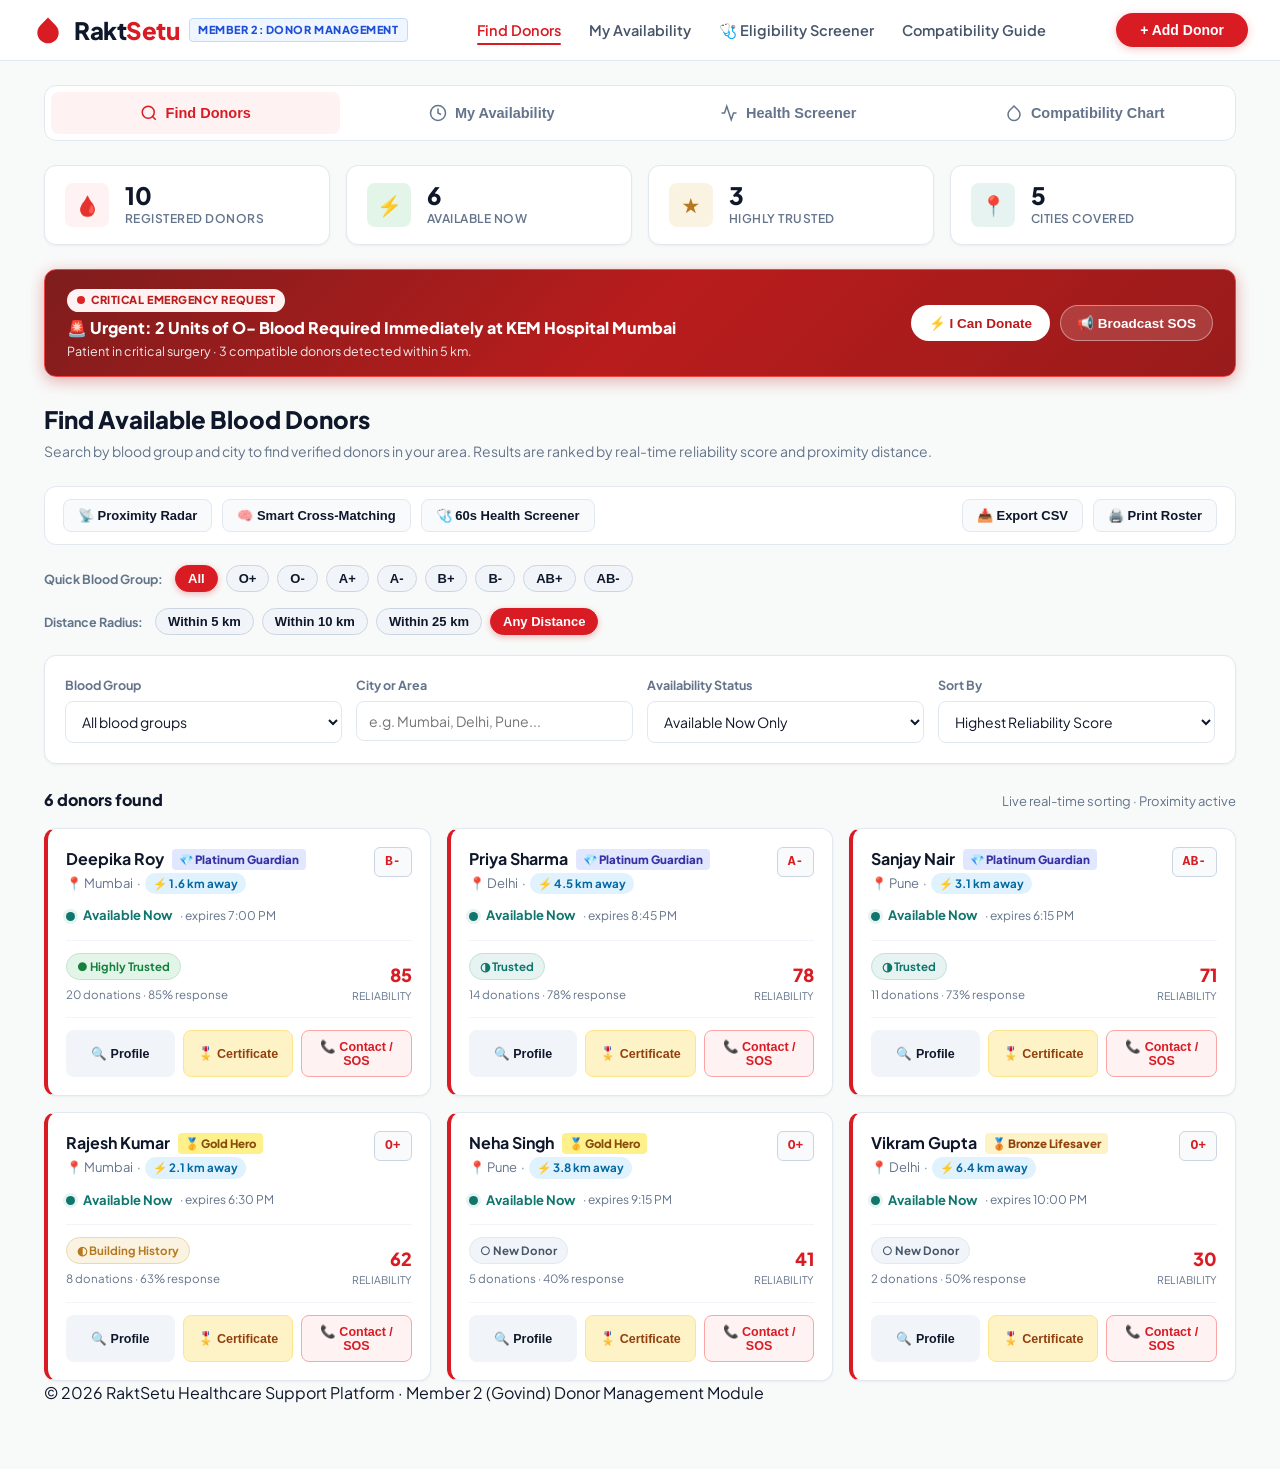
==== commit 5b697bc6: "Merge remote-tracking branch 'origin/dev' into feature/harshika :wq# the commit." ====
--- a/index.html
+++ b/index.html
@@ -1,24 +1,12 @@
 <!DOCTYPE html>
 <html lang="en">
-
 <head>
   <meta charset="UTF-8" />
   <meta name="viewport" content="width=device-width, initial-scale=1.0" />
   <title>RaktSetu — Donor Management Module (Member 2)</title>
-  <meta name="description"
-    content="Connecting blood donors with those in need. RaktSetu Donor Management Module makes searching, tracking, and contacting blood donors fast and reliable." />
+  <meta name="description" content="Connecting blood donors with those in need. RaktSetu Donor Management Module makes searching, tracking, and contacting blood donors fast and reliable." />
   <link rel="stylesheet" href="styles.css" />
-  <script>
-    // ✅ Auth Guard — Login nahi hai toh login page pe bhejo
-    (function() {
-      var user = localStorage.getItem('currentUser');
-      if (!user) {
-        window.location.replace('pages/auth/login.html');
-      }
-    })();
-  </script>
 </head>
-
 <body>
 
   <!-- ================= SITE HEADER ================= -->
@@ -49,29 +37,19 @@
     <!-- Section Navigation Tabs -->
     <div class="section-nav-tabs">
       <button class="tab-btn active" data-tab="search" onclick="goTab('search')">
-        <svg width="18" height="18" fill="none" stroke="currentColor" stroke-width="2" viewBox="0 0 24 24">
-          <circle cx="11" cy="11" r="8" />
-          <path d="M21 21l-4.35-4.35" />
-        </svg>
+        <svg width="18" height="18" fill="none" stroke="currentColor" stroke-width="2" viewBox="0 0 24 24"><circle cx="11" cy="11" r="8"/><path d="M21 21l-4.35-4.35"/></svg>
         Find Donors
       </button>
       <button class="tab-btn" data-tab="myavail" onclick="goTab('myavail')">
-        <svg width="18" height="18" fill="none" stroke="currentColor" stroke-width="2" viewBox="0 0 24 24">
-          <circle cx="12" cy="12" r="10" />
-          <polyline points="12 6 12 12 16 14" />
-        </svg>
+        <svg width="18" height="18" fill="none" stroke="currentColor" stroke-width="2" viewBox="0 0 24 24"><circle cx="12" cy="12" r="10"/><polyline points="12 6 12 12 16 14"/></svg>
         My Availability
       </button>
       <button class="tab-btn" onclick="openModal('screener')">
-        <svg width="18" height="18" fill="none" stroke="currentColor" stroke-width="2" viewBox="0 0 24 24">
-          <path d="M22 12h-4l-3 9L9 3l-3 9H2" />
-        </svg>
+        <svg width="18" height="18" fill="none" stroke="currentColor" stroke-width="2" viewBox="0 0 24 24"><path d="M22 12h-4l-3 9L9 3l-3 9H2"/></svg>
         Health Screener
       </button>
       <button class="tab-btn" onclick="openModal('compat')">
-        <svg width="18" height="18" fill="none" stroke="currentColor" stroke-width="2" viewBox="0 0 24 24">
-          <path d="M12 2.69l5.66 5.66a8 8 0 1 1-11.31 0z" />
-        </svg>
+        <svg width="18" height="18" fill="none" stroke="currentColor" stroke-width="2" viewBox="0 0 24 24"><path d="M12 2.69l5.66 5.66a8 8 0 1 1-11.31 0z"/></svg>
         Compatibility Chart
       </button>
     </div>
@@ -79,28 +57,28 @@
     <!-- Overview Stats Bar -->
     <div class="stats-summary-bar">
       <div class="summary-card">
-        <div class="summary-icon"><i class="fa-solid fa-droplet"></i></div>
+        <div class="summary-icon">🩸</div>
         <div class="summary-info">
           <div class="val" id="stat-total-donors">10</div>
           <div class="lbl">Registered Donors</div>
         </div>
       </div>
       <div class="summary-card">
-        <div class="summary-icon green"><i class="fa-solid fa-bolt"></i></div>
+        <div class="summary-icon green">⚡</div>
         <div class="summary-info">
           <div class="val" id="stat-avail-donors">6</div>
           <div class="lbl">Available Now</div>
         </div>
       </div>
       <div class="summary-card">
-        <div class="summary-icon amber"><i class="fa-solid fa-star"></i></div>
+        <div class="summary-icon amber">★</div>
         <div class="summary-info">
           <div class="val" id="stat-trusted-donors">7</div>
           <div class="lbl">Highly Trusted</div>
         </div>
       </div>
       <div class="summary-card">
-        <div class="summary-icon teal"><i class="fa-solid fa-location-dot"></i></div>
+        <div class="summary-icon teal">📍</div>
         <div class="summary-info">
           <div class="val" id="stat-cities-count">5</div>
           <div class="lbl">Cities Covered</div>
@@ -119,22 +97,21 @@
             Critical Emergency Request
           </div>
           <div style="font-size:16px; font-weight:800; margin-bottom:2px;">
-            <i class="fa-solid fa-circle-exclamation" style="color:#fca5a5;"></i> Urgent: 2 Units of O- Blood Required Immediately at KEM Hospital Mumbai
+            🚨 Urgent: 2 Units of O- Blood Required Immediately at KEM Hospital Mumbai
           </div>
           <div style="font-size:12.5px; opacity:0.9;">
             Patient in critical surgery · 3 compatible donors detected within 5 km.
           </div>
         </div>
         <div class="sos-actions">
-          <button class="btn-sos-respond" onclick="respondToEmergencyAlert()"><i class="fa-solid fa-bolt"></i> I Can Donate</button>
-          <button class="btn-sos-broadcast" onclick="broadcastEmergencyAlert()"><i class="fa-solid fa-tower-broadcast"></i> Broadcast SOS</button>
+          <button class="btn-sos-respond" onclick="respondToEmergencyAlert()">⚡ I Can Donate</button>
+          <button class="btn-sos-broadcast" onclick="broadcastEmergencyAlert()">📢 Broadcast SOS</button>
         </div>
       </div>
 
       <div class="view-header">
         <h2>Find Available Blood Donors</h2>
-        <p>Search by blood group and city to find verified donors in your area. Results are ranked by real-time
-          reliability score and proximity distance.</p>
+        <p>Search by blood group and city to find verified donors in your area. Results are ranked by real-time reliability score and proximity distance.</p>
       </div>
 
       <!-- 2. Advanced Feature Toolbar -->
@@ -184,8 +161,7 @@
           <div id="radar-blips-container"></div>
         </div>
 
-        <div
-          style="display:flex; justify-content:space-between; align-items:center; margin-top:14px; font-size:12px; color:#94A3B8;">
+        <div style="display:flex; justify-content:space-between; align-items:center; margin-top:14px; font-size:12px; color:#94A3B8;">
           <div style="display:flex; gap:16px;">
             <span><span style="color:#10B981;">●</span> Available Now</span>
             <span><span style="color:#64748B;">●</span> Offline / Unavailable</span>
@@ -215,8 +191,7 @@
         <button class="blood-chip btn-dist-filter" data-km="5" onclick="setDistanceRadius(5)">Within 5 km</button>
         <button class="blood-chip btn-dist-filter" data-km="10" onclick="setDistanceRadius(10)">Within 10 km</button>
         <button class="blood-chip btn-dist-filter" data-km="25" onclick="setDistanceRadius(25)">Within 25 km</button>
-        <button class="blood-chip btn-dist-filter active" data-km="50" onclick="setDistanceRadius(50)">Any
-          Distance</button>
+        <button class="blood-chip btn-dist-filter active" data-km="50" onclick="setDistanceRadius(50)">Any Distance</button>
       </div>
 
       <!-- Filters Card -->
@@ -226,21 +201,14 @@
             <label>Blood Group</label>
             <select id="f-bg" class="form-control" onchange="runSearch()">
               <option value="">All blood groups</option>
-              <option>O+</option>
-              <option>O-</option>
-              <option>A+</option>
-              <option>A-</option>
-              <option>B+</option>
-              <option>B-</option>
-              <option>AB+</option>
-              <option>AB-</option>
+              <option>O+</option><option>O-</option><option>A+</option><option>A-</option>
+              <option>B+</option><option>B-</option><option>AB+</option><option>AB-</option>
             </select>
           </div>
 
           <div class="filter-group">
             <label>City or Area</label>
-            <input type="text" id="f-city" class="form-control" placeholder="e.g. Mumbai, Delhi, Pune..."
-              oninput="runSearch()" />
+            <input type="text" id="f-city" class="form-control" placeholder="e.g. Mumbai, Delhi, Pune..." oninput="runSearch()" />
           </div>
 
           <div class="filter-group">
@@ -271,15 +239,13 @@
       </div>
 
       <div class="donor-grid" id="donor-grid"></div>
-
+      
       <div class="empty-state" id="empty-state" style="display:none;">
         <h3>No matching donors found</h3>
         <p>Try enabling <b>Smart Cross-Matching</b> or expanding your distance radius.</p>
         <div style="display:flex; gap:10px; justify-content:center; margin-top:14px;">
-          <button class="btn-filter-search" style="width:auto;" onclick="toggleSmartCrossMatching()">🧠 Enable
-            Cross-Matching</button>
-          <button class="btn-filter-search" style="width:auto; background:#475569;"
-            onclick="setDistanceRadius(50)">Reset Distance</button>
+          <button class="btn-filter-search" style="width:auto;" onclick="toggleSmartCrossMatching()">🧠 Enable Cross-Matching</button>
+          <button class="btn-filter-search" style="width:auto; background:#475569;" onclick="setDistanceRadius(50)">Reset Distance</button>
         </div>
       </div>
     </section>
@@ -288,8 +254,7 @@
     <section class="page-view" id="view-myavail">
       <div class="view-header">
         <h2>My Donation Availability Window</h2>
-        <p>Manage when you are on-call to donate blood. Hospitals and patients only see you in the active search list
-          while your window is open.</p>
+        <p>Manage when you are on-call to donate blood. Hospitals and patients only see you in the active search list while your window is open.</p>
       </div>
 
       <div class="avail-layout">
@@ -327,17 +292,14 @@
                 <option value="12">12 hours</option>
                 <option value="24">24 hours</option>
               </select>
-              <button class="btn-filter-search" style="width:auto; padding:10px 22px;" onclick="setAvailability()">Go
-                Live</button>
-            </div>
-          </div>
-
-          <button class="btn-secondary-outline" style="margin-bottom:18px;" onclick="expireAvailability()">Turn Off
-            Availability Now</button>
+              <button class="btn-filter-search" style="width:auto; padding:10px 22px;" onclick="setAvailability()">Go Live</button>
+            </div>
+          </div>
+
+          <button class="btn-secondary-outline" style="margin-bottom:18px;" onclick="expireAvailability()">Turn Off Availability Now</button>
 
           <div class="info-tip">
-            💡 <b>Why dynamic availability matters:</b> In emergencies, contacting inactive donors wastes crucial
-            minutes. RaktSetu automatically de-lists donors when their active window ends.
+            💡 <b>Why dynamic availability matters:</b> In emergencies, contacting inactive donors wastes crucial minutes. RaktSetu automatically de-lists donors when their active window ends.
           </div>
         </div>
 
@@ -349,8 +311,7 @@
               <span class="badge-pill badge-trusted">◑ Trusted Donor</span>
             </div>
             <div class="row-line"><span class="k">Donor Name</span><span class="v">Govind Sharma</span></div>
-            <div class="row-line"><span class="k">Blood Group</span><span class="v mono"
-                style="color:var(--primary-red); font-size:16px;">O+</span></div>
+            <div class="row-line"><span class="k">Blood Group</span><span class="v mono" style="color:var(--primary-red); font-size:16px;">O+</span></div>
             <div class="row-line"><span class="k">Registered City</span><span class="v">Mumbai</span></div>
             <div class="row-line"><span class="k">Emergency Contact</span><span class="v">+91-9876543210</span></div>
           </div>
@@ -362,39 +323,25 @@
               <span style="font-size:36px; font-weight:800; color:var(--primary-red);">78</span>
               <span style="font-size:14px; color:var(--text-muted); margin-bottom:4px;">/ 100</span>
             </div>
-            <div style="font-size:12px; color:var(--text-muted); margin-bottom:16px;">Calculated based on response rate,
-              verified donations, and user feedback</div>
+            <div style="font-size:12px; color:var(--text-muted); margin-bottom:16px;">Calculated based on response rate, verified donations, and user feedback</div>
 
             <div class="stat-triple">
-              <div>
-                <div class="num">12</div>
-                <div class="lbl">Total Requests</div>
-              </div>
-              <div class="stat-accept">
-                <div class="num">10</div>
-                <div class="lbl">Accepted</div>
-              </div>
-              <div>
-                <div class="num">1</div>
-                <div class="lbl">Declined</div>
-              </div>
+              <div><div class="num">12</div><div class="lbl">Total Requests</div></div>
+              <div class="stat-accept"><div class="num">10</div><div class="lbl">Accepted</div></div>
+              <div><div class="num">1</div><div class="lbl">Declined</div></div>
             </div>
 
             <div style="padding-top:14px; border-top:1px solid var(--border-color); margin-top:14px;">
               <div style="font-size:13px; color:var(--text-muted); margin-bottom:4px;">Acceptance Rate (83%)</div>
-              <div class="progress-track">
-                <div class="progress-fill" style="width:83%;"></div>
-              </div>
+              <div class="progress-track"><div class="progress-fill" style="width:83%;"></div></div>
             </div>
           </div>
 
           <div class="card-box">
             <h3>Medical Eligibility Status</h3>
-            <div
-              style="background:var(--success-soft); border:1px solid #BFE6CB; border-radius:8px; padding:12px 14px;">
+            <div style="background:var(--success-soft); border:1px solid #BFE6CB; border-radius:8px; padding:12px 14px;">
               <div style="font-weight:700; color:var(--success-green);">✓ Eligible to Donate</div>
-              <div style="font-size:13px; color:#1E8449; margin-top:2px;">Last donated 98 days ago (Required cooldown:
-                90 days). Weight: 68 kg.</div>
+              <div style="font-size:13px; color:#1E8449; margin-top:2px;">Last donated 98 days ago (Required cooldown: 90 days). Weight: 68 kg.</div>
             </div>
           </div>
         </div>
@@ -430,14 +377,10 @@
           <div class="form-group">
             <label>Blood Group *</label>
             <select id="reg-bg" class="form-control" required>
-              <option value="O+">O+</option>
-              <option value="O-">O-</option>
-              <option value="A+">A+</option>
-              <option value="A-">A-</option>
-              <option value="B+">B+</option>
-              <option value="B-">B-</option>
-              <option value="AB+">AB+</option>
-              <option value="AB-">AB-</option>
+              <option value="O+">O+</option><option value="O-">O-</option>
+              <option value="A+">A+</option><option value="A-">A-</option>
+              <option value="B+">B+</option><option value="B-">B-</option>
+              <option value="AB+">AB+</option><option value="AB-">AB-</option>
             </select>
           </div>
           <div class="form-group">
@@ -449,20 +392,17 @@
         <div style="display:grid; grid-template-columns:1fr 1fr; gap:12px;">
           <div class="form-group">
             <label>Age (Years) *</label>
-            <input type="number" id="reg-age" class="form-control" placeholder="18 - 65" min="18" max="65" value="25"
-              required />
+            <input type="number" id="reg-age" class="form-control" placeholder="18 - 65" min="18" max="65" value="25" required />
           </div>
           <div class="form-group">
             <label>Weight (kg) *</label>
-            <input type="number" id="reg-weight" class="form-control" placeholder="Min 50kg" min="50" max="150"
-              value="62" required />
+            <input type="number" id="reg-weight" class="form-control" placeholder="Min 50kg" min="50" max="150" value="62" required />
           </div>
         </div>
 
         <div class="form-group">
           <label>Contact Phone (10 digits) *</label>
-          <input type="tel" id="reg-phone" class="form-control" placeholder="e.g. 9876543210" pattern="[0-9]{10}"
-            required />
+          <input type="tel" id="reg-phone" class="form-control" placeholder="e.g. 9876543210" pattern="[0-9]{10}" required />
         </div>
 
         <div class="form-group">
@@ -497,8 +437,7 @@
         <div class="contact-option-icon">📞</div>
         <div>
           <div>Direct Voice Call</div>
-          <div style="font-size:12px; color:var(--text-muted); font-weight:normal;" id="contact-phone-text">
-            +91-9876543210</div>
+          <div style="font-size:12px; color:var(--text-muted); font-weight:normal;" id="contact-phone-text">+91-9876543210</div>
         </div>
       </a>
 
@@ -506,8 +445,7 @@
         <div class="contact-option-icon">💬</div>
         <div>
           <div>WhatsApp Message</div>
-          <div style="font-size:12px; color:var(--text-muted); font-weight:normal;">Send pre-filled emergency blood
-            request</div>
+          <div style="font-size:12px; color:var(--text-muted); font-weight:normal;">Send pre-filled emergency blood request</div>
         </div>
       </a>
 
@@ -515,8 +453,7 @@
         <div class="contact-option-icon">🚨</div>
         <div>
           <div>Send Immediate SOS Alert</div>
-          <div style="font-size:12px; color:var(--text-muted); font-weight:normal;">Broadcast urgent SMS notification to
-            donor</div>
+          <div style="font-size:12px; color:var(--text-muted); font-weight:normal;">Broadcast urgent SMS notification to donor</div>
         </div>
       </button>
     </div>
@@ -538,46 +475,14 @@
           </tr>
         </thead>
         <tbody>
-          <tr style="border-bottom:1px solid var(--border-light);">
-            <td style="padding:8px; font-weight:800; color:var(--primary-red);">O-</td>
-            <td style="padding:8px;">O- only</td>
-            <td style="padding:8px; font-weight:700;">Everyone (Universal)</td>
-          </tr>
-          <tr style="border-bottom:1px solid var(--border-light);">
-            <td style="padding:8px; font-weight:800; color:var(--primary-red);">O+</td>
-            <td style="padding:8px;">O+, O-</td>
-            <td style="padding:8px;">O+, A+, B+, AB+</td>
-          </tr>
-          <tr style="border-bottom:1px solid var(--border-light);">
-            <td style="padding:8px; font-weight:800; color:var(--primary-red);">A-</td>
-            <td style="padding:8px;">A-, O-</td>
-            <td style="padding:8px;">A-, A+, AB-, AB+</td>
-          </tr>
-          <tr style="border-bottom:1px solid var(--border-light);">
-            <td style="padding:8px; font-weight:800; color:var(--primary-red);">A+</td>
-            <td style="padding:8px;">A+, A-, O+, O-</td>
-            <td style="padding:8px;">A+, AB+</td>
-          </tr>
-          <tr style="border-bottom:1px solid var(--border-light);">
-            <td style="padding:8px; font-weight:800; color:var(--primary-red);">B-</td>
-            <td style="padding:8px;">B-, O-</td>
-            <td style="padding:8px;">B-, B+, AB-, AB+</td>
-          </tr>
-          <tr style="border-bottom:1px solid var(--border-light);">
-            <td style="padding:8px; font-weight:800; color:var(--primary-red);">B+</td>
-            <td style="padding:8px;">B+, B-, O+, O-</td>
-            <td style="padding:8px;">B+, AB+</td>
-          </tr>
-          <tr style="border-bottom:1px solid var(--border-light);">
-            <td style="padding:8px; font-weight:800; color:var(--primary-red);">AB-</td>
-            <td style="padding:8px;">AB-, A-, B-, O-</td>
-            <td style="padding:8px;">AB-, AB+</td>
-          </tr>
-          <tr>
-            <td style="padding:8px; font-weight:800; color:var(--primary-red);">AB+</td>
-            <td style="padding:8px; font-weight:700;">Everyone (Universal)</td>
-            <td style="padding:8px;">AB+ only</td>
-          </tr>
+          <tr style="border-bottom:1px solid var(--border-light);"><td style="padding:8px; font-weight:800; color:var(--primary-red);">O-</td><td style="padding:8px;">O- only</td><td style="padding:8px; font-weight:700;">Everyone (Universal)</td></tr>
+          <tr style="border-bottom:1px solid var(--border-light);"><td style="padding:8px; font-weight:800; color:var(--primary-red);">O+</td><td style="padding:8px;">O+, O-</td><td style="padding:8px;">O+, A+, B+, AB+</td></tr>
+          <tr style="border-bottom:1px solid var(--border-light);"><td style="padding:8px; font-weight:800; color:var(--primary-red);">A-</td><td style="padding:8px;">A-, O-</td><td style="padding:8px;">A-, A+, AB-, AB+</td></tr>
+          <tr style="border-bottom:1px solid var(--border-light);"><td style="padding:8px; font-weight:800; color:var(--primary-red);">A+</td><td style="padding:8px;">A+, A-, O+, O-</td><td style="padding:8px;">A+, AB+</td></tr>
+          <tr style="border-bottom:1px solid var(--border-light);"><td style="padding:8px; font-weight:800; color:var(--primary-red);">B-</td><td style="padding:8px;">B-, O-</td><td style="padding:8px;">B-, B+, AB-, AB+</td></tr>
+          <tr style="border-bottom:1px solid var(--border-light);"><td style="padding:8px; font-weight:800; color:var(--primary-red);">B+</td><td style="padding:8px;">B+, B-, O+, O-</td><td style="padding:8px;">B+, AB+</td></tr>
+          <tr style="border-bottom:1px solid var(--border-light);"><td style="padding:8px; font-weight:800; color:var(--primary-red);">AB-</td><td style="padding:8px;">AB-, A-, B-, O-</td><td style="padding:8px;">AB-, AB+</td></tr>
+          <tr><td style="padding:8px; font-weight:800; color:var(--primary-red);">AB+</td><td style="padding:8px; font-weight:700;">Everyone (Universal)</td><td style="padding:8px;">AB+ only</td></tr>
         </tbody>
       </table>
 
@@ -592,14 +497,12 @@
         <button class="modal-close" style="top:12px; right:12px;" onclick="closeModal('certificate')">✕</button>
         <div class="cert-header">National Blood Transfusion Network · Verified Donor Recognition</div>
         <div class="cert-main-title">Certificate of Appreciation</div>
-        <p style="font-size:13px; color:#4B5563; margin-bottom:8px;">This certificate of life-saving honor is proudly
-          presented to</p>
+        <p style="font-size:13px; color:#4B5563; margin-bottom:8px;">This certificate of life-saving honor is proudly presented to</p>
 
         <div class="cert-recipient" id="cert-donor-name">Rajesh Kumar</div>
 
         <p style="font-size:13.5px; color:#374151; max-width:440px; margin:0 auto 12px; line-height:1.6;">
-          In grateful recognition of your voluntary contribution as a certified blood donor (<span class="mono"
-            style="font-weight:800; color:#B91C1C;" id="cert-donor-bg">O+</span>), having contributed:
+          In grateful recognition of your voluntary contribution as a certified blood donor (<span class="mono" style="font-weight:800; color:#B91C1C;" id="cert-donor-bg">O+</span>), having contributed:
         </p>
 
         <div style="font-size:16px; font-weight:800; color:#B45309;" id="cert-units-count">
@@ -615,16 +518,13 @@
           </div>
           <div>
             <div style="font-family:serif; font-size:16px; font-weight:800; color:#1F2937;">Dr. A. K. Sen</div>
-            <div style="font-size:11px; color:#6B7280; border-top:1px solid #9CA3AF; padding-top:2px;">Medical Director,
-              RaktSetu</div>
+            <div style="font-size:11px; color:#6B7280; border-top:1px solid #9CA3AF; padding-top:2px;">Medical Director, RaktSetu</div>
           </div>
         </div>
 
         <div style="display:flex; gap:10px; justify-content:center; margin-top:20px;">
-          <button class="btn-filter-search" style="width:auto; padding:8px 20px;" onclick="printCertificate()">🖨️ Print
-            Certificate</button>
-          <button class="btn-secondary-outline" style="width:auto; padding:8px 20px;"
-            onclick="closeModal('certificate')">Close</button>
+          <button class="btn-filter-search" style="width:auto; padding:8px 20px;" onclick="printCertificate()">🖨️ Print Certificate</button>
+          <button class="btn-secondary-outline" style="width:auto; padding:8px 20px;" onclick="closeModal('certificate')">Close</button>
         </div>
       </div>
     </div>
@@ -643,7 +543,6 @@
     </div>
   </div>
 
-  <script src="js/navbar.js"></script>`n  <script src="script.js"></script>
+  <script src="script.js"></script>
 </body>
-
-</html>+</html>
--- a/styles.css
+++ b/styles.css
@@ -911,33 +911,21 @@
   transition: width 0.4s ease;
 }
 
-/* Toast alert - FIXED: now shows as floating notification */
+/* Toast alert */
 .toast-banner {
-  position: fixed;
-  bottom: 30px;
-  right: 30px;
-  z-index: 99999;
-  font-size: 14px;
+  font-size: 13px;
   font-weight: 600;
-  padding: 14px 20px;
-  border-radius: 10px;
-  min-width: 280px;
-  max-width: 420px;
+  padding: 10px 14px;
+  border-radius: var(--radius-sm);
+  margin-bottom: 16px;
   display: none;
-  box-shadow: 0 8px 30px rgba(0,0,0,0.2);
-  animation: slideInToast 0.3s ease;
-}
-
-@keyframes slideInToast {
-  from { transform: translateY(20px); opacity: 0; }
-  to   { transform: translateY(0);    opacity: 1; }
 }
 
 .toast-banner.show {
   display: block;
-  background: #0f0c29;
-  color: #fff;
-  border-left: 4px solid #ef4444;
+  background: var(--teal-soft);
+  color: var(--teal-green);
+  border: 1px solid #BFE0DB;
 }
 
 /* ================= MODAL DIALOGS ================= */
@@ -1058,11 +1046,10 @@
   display: flex;
   align-items: center;
   justify-content: center;
-  font-size: 18px;
+  font-size: 20px;
   background: var(--primary-red-soft);
   color: var(--primary-red);
 }
-.summary-icon i { font-size: 18px; }
 
 .summary-icon.green {
   background: var(--success-soft);
